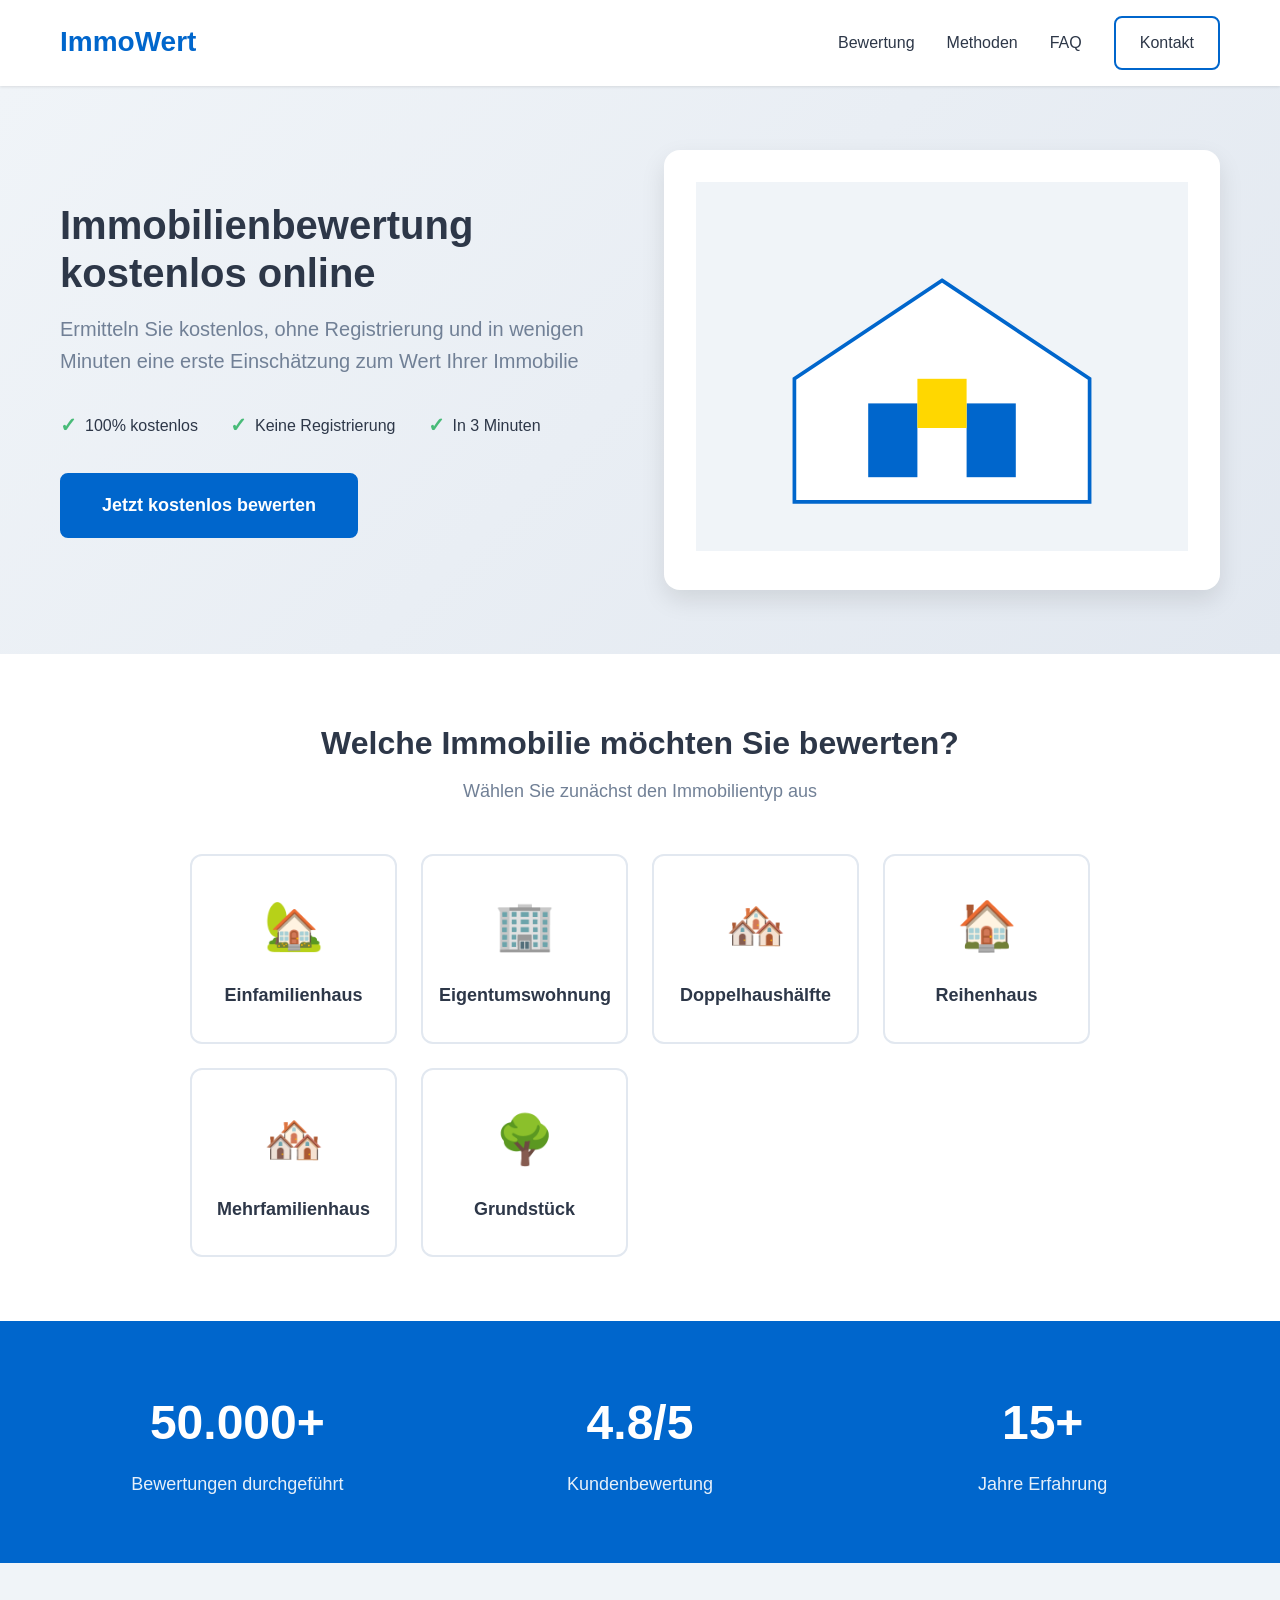
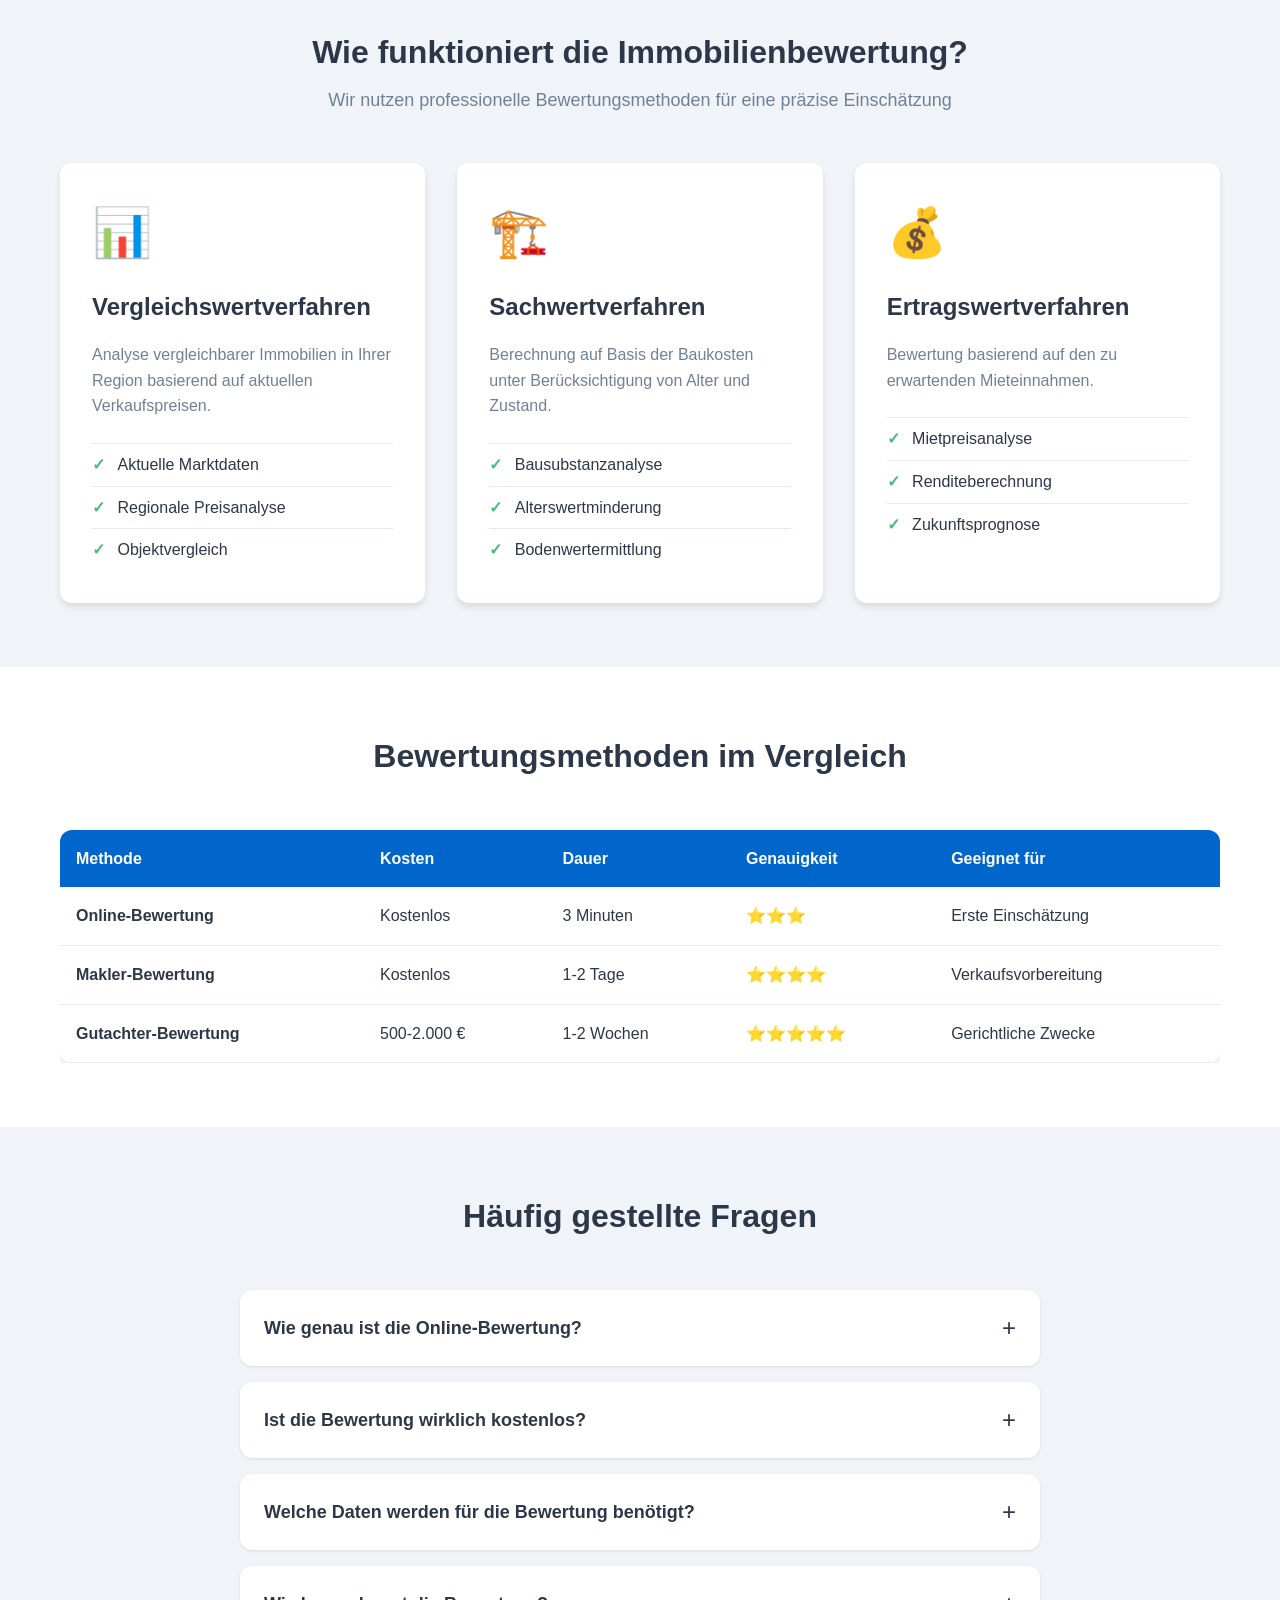
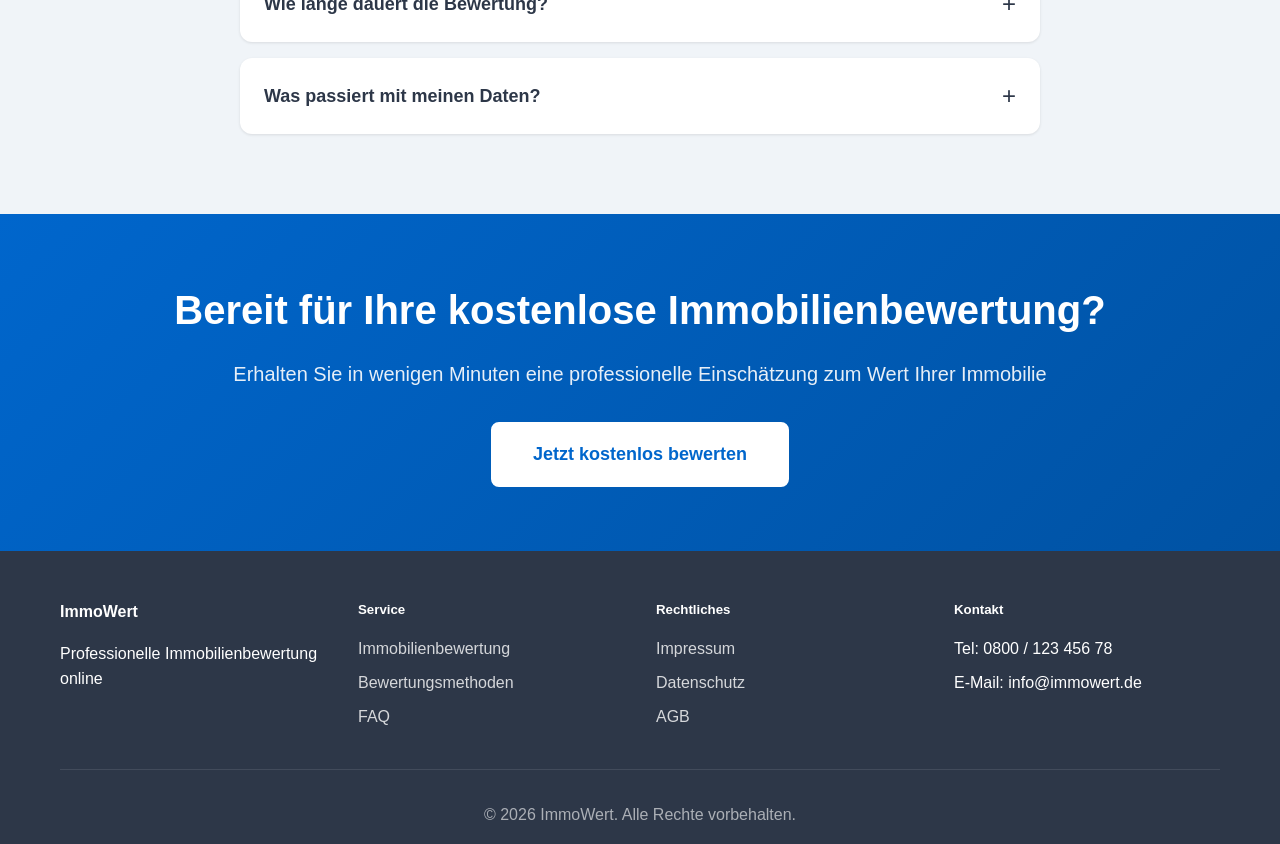
==== index.html @ 7e0a6a35 "Conversion-optimierte Immobilienbewertungs-Landingpage - Erstelle moderne, responsive Landingpage fü" ====
<!DOCTYPE html>
<html lang="de">
<head>
    <meta charset="UTF-8">
    <meta name="viewport" content="width=device-width, initial-scale=1.0">
    <meta name="description" content="Kostenlose Immobilienbewertung online - Ermitteln Sie den Wert Ihrer Immobilie in wenigen Minuten ohne Registrierung.">
    <title>Kostenlose Immobilienbewertung - Jetzt Immobilienwert ermitteln</title>
    <link rel="stylesheet" href="styles.css">
</head>
<body>
    <!-- Header -->
    <header class="header">
        <div class="container">
            <div class="header-content">
                <div class="logo">
                    <h1>ImmoWert</h1>
                </div>
                <nav class="main-nav">
                    <a href="#rechner">Bewertung</a>
                    <a href="#methoden">Methoden</a>
                    <a href="#faq">FAQ</a>
                    <a href="#kontakt" class="btn-secondary">Kontakt</a>
                </nav>
            </div>
        </div>
    </header>

    <!-- Hero Section -->
    <section class="hero">
        <div class="container">
            <div class="hero-content">
                <div class="hero-text">
                    <h2 class="hero-title">Immobilienbewertung kostenlos online</h2>
                    <p class="hero-subtitle">Ermitteln Sie kostenlos, ohne Registrierung und in wenigen Minuten eine erste Einschätzung zum Wert Ihrer Immobilie</p>
                    <div class="trust-badges">
                        <div class="trust-item">
                            <span class="trust-icon">✓</span>
                            <span>100% kostenlos</span>
                        </div>
                        <div class="trust-item">
                            <span class="trust-icon">✓</span>
                            <span>Keine Registrierung</span>
                        </div>
                        <div class="trust-item">
                            <span class="trust-icon">✓</span>
                            <span>In 3 Minuten</span>
                        </div>
                    </div>
                    <a href="#rechner" class="btn-primary btn-large">Jetzt kostenlos bewerten</a>
                </div>
                <div class="hero-image">
                    <div class="hero-image-placeholder">
                        <svg viewBox="0 0 400 300" xmlns="http://www.w3.org/2000/svg">
                            <rect width="400" height="300" fill="#f0f4f8"/>
                            <path d="M200 80 L320 160 L320 260 L80 260 L80 160 Z" fill="#fff" stroke="#0066cc" stroke-width="3"/>
                            <rect x="140" y="180" width="40" height="60" fill="#0066cc"/>
                            <rect x="220" y="180" width="40" height="60" fill="#0066cc"/>
                            <rect x="180" y="160" width="40" height="40" fill="#ffd700"/>
                        </svg>
                    </div>
                </div>
            </div>
        </div>
    </section>

    <!-- Calculator Section -->
    <section id="rechner" class="calculator-section">
        <div class="container">
            <div class="section-header">
                <h3>Welche Immobilie möchten Sie bewerten?</h3>
                <p>Wählen Sie zunächst den Immobilientyp aus</p>
            </div>

            <!-- Property Type Selection -->
            <div id="step-1" class="calculator-step active">
                <div class="property-types">
                    <div class="property-type-card" data-type="einfamilienhaus">
                        <div class="property-icon">🏡</div>
                        <h4>Einfamilienhaus</h4>
                    </div>
                    <div class="property-type-card" data-type="eigentumswohnung">
                        <div class="property-icon">🏢</div>
                        <h4>Eigentumswohnung</h4>
                    </div>
                    <div class="property-type-card" data-type="doppelhaushaelfte">
                        <div class="property-icon">🏘️</div>
                        <h4>Doppelhaushälfte</h4>
                    </div>
                    <div class="property-type-card" data-type="reihenhaus">
                        <div class="property-icon">🏠</div>
                        <h4>Reihenhaus</h4>
                    </div>
                    <div class="property-type-card" data-type="mehrfamilienhaus">
                        <div class="property-icon">🏘️</div>
                        <h4>Mehrfamilienhaus</h4>
                    </div>
                    <div class="property-type-card" data-type="grundstueck">
                        <div class="property-icon">🌳</div>
                        <h4>Grundstück</h4>
                    </div>
                </div>
            </div>

            <!-- Property Details Form -->
            <div id="step-2" class="calculator-step">
                <div class="progress-bar">
                    <div class="progress-bar-fill" style="width: 33%"></div>
                </div>
                <form id="property-form" class="property-form">
                    <div class="form-section">
                        <h4>Adresse der Immobilie</h4>
                        <div class="form-row">
                            <div class="form-group">
                                <label for="street">Straße und Hausnummer*</label>
                                <input type="text" id="street" name="street" required>
                            </div>
                        </div>
                        <div class="form-row">
                            <div class="form-group">
                                <label for="zipcode">Postleitzahl*</label>
                                <input type="text" id="zipcode" name="zipcode" pattern="[0-9]{5}" required>
                            </div>
                            <div class="form-group">
                                <label for="city">Ort*</label>
                                <input type="text" id="city" name="city" required>
                            </div>
                        </div>
                    </div>

                    <div class="form-section">
                        <h4>Details zur Immobilie</h4>
                        <div class="form-row">
                            <div class="form-group">
                                <label for="living-area">Wohnfläche (m²)*</label>
                                <input type="number" id="living-area" name="living-area" min="1" required>
                            </div>
                            <div class="form-group">
                                <label for="plot-area">Grundstücksfläche (m²)</label>
                                <input type="number" id="plot-area" name="plot-area" min="1">
                            </div>
                        </div>
                        <div class="form-row">
                            <div class="form-group">
                                <label for="rooms">Anzahl Zimmer*</label>
                                <input type="number" id="rooms" name="rooms" min="1" step="0.5" required>
                            </div>
                            <div class="form-group">
                                <label for="construction-year">Baujahr*</label>
                                <input type="number" id="construction-year" name="construction-year" min="1800" max="2026" required>
                            </div>
                        </div>
                        <div class="form-row">
                            <div class="form-group">
                                <label for="condition">Zustand*</label>
                                <select id="condition" name="condition" required>
                                    <option value="">Bitte wählen</option>
                                    <option value="neuwertig">Neuwertig</option>
                                    <option value="gepflegt">Gepflegt</option>
                                    <option value="renovierungsbeduerftig">Renovierungsbedürftig</option>
                                    <option value="sanierungsbeduerftig">Sanierungsbedürftig</option>
                                </select>
                            </div>
                            <div class="form-group">
                                <label for="renovation-year">Letzte Renovierung (Jahr)</label>
                                <input type="number" id="renovation-year" name="renovation-year" min="1900" max="2026">
                            </div>
                        </div>
                    </div>

                    <div class="form-section">
                        <h4>Ausstattung</h4>
                        <div class="checkbox-group">
                            <label class="checkbox-label">
                                <input type="checkbox" name="features" value="balkon">
                                <span>Balkon/Terrasse</span>
                            </label>
                            <label class="checkbox-label">
                                <input type="checkbox" name="features" value="garten">
                                <span>Garten</span>
                            </label>
                            <label class="checkbox-label">
                                <input type="checkbox" name="features" value="keller">
                                <span>Keller</span>
                            </label>
                            <label class="checkbox-label">
                                <input type="checkbox" name="features" value="garage">
                                <span>Garage/Stellplatz</span>
                            </label>
                            <label class="checkbox-label">
                                <input type="checkbox" name="features" value="aufzug">
                                <span>Aufzug</span>
                            </label>
                            <label class="checkbox-label">
                                <input type="checkbox" name="features" value="einbaukueche">
                                <span>Einbauküche</span>
                            </label>
                        </div>
                    </div>

                    <div class="form-section">
                        <h4>Kontaktdaten für Ihr Ergebnis</h4>
                        <div class="form-row">
                            <div class="form-group">
                                <label for="name">Name*</label>
                                <input type="text" id="name" name="name" required>
                            </div>
                            <div class="form-group">
                                <label for="email">E-Mail*</label>
                                <input type="email" id="email" name="email" required>
                            </div>
                        </div>
                        <div class="form-row">
                            <div class="form-group">
                                <label for="phone">Telefon (optional)</label>
                                <input type="tel" id="phone" name="phone">
                            </div>
                        </div>
                        <label class="checkbox-label">
                            <input type="checkbox" name="privacy" required>
                            <span>Ich akzeptiere die Datenschutzbestimmungen*</span>
                        </label>
                    </div>

                    <div class="form-actions">
                        <button type="button" class="btn-secondary" onclick="goToStep(1)">Zurück</button>
                        <button type="submit" class="btn-primary">Bewertung erhalten</button>
                    </div>
                </form>
            </div>

            <!-- Results Section -->
            <div id="step-3" class="calculator-step">
                <div class="result-container">
                    <div class="result-header">
                        <h3>Ihre Immobilienbewertung</h3>
                        <p>Basierend auf Ihren Angaben und aktuellen Marktdaten</p>
                    </div>
                    <div class="result-value">
                        <div class="value-range">
                            <span class="value-label">Geschätzter Wert</span>
                            <span class="value-amount" id="estimated-value">€ 0</span>
                            <span class="value-range-text">Wertspanne: <span id="value-range">€ 0 - € 0</span></span>
                        </div>
                    </div>
                    <div class="result-details">
                        <div class="detail-item">
                            <span class="detail-label">Quadratmeterpreis</span>
                            <span class="detail-value" id="price-per-sqm">€ 0/m²</span>
                        </div>
                        <div class="detail-item">
                            <span class="detail-label">Bewertungsmethode</span>
                            <span class="detail-value">Vergleichswertverfahren</span>
                        </div>
                    </div>
                    <div class="result-disclaimer">
                        <p><strong>Hinweis:</strong> Diese Bewertung ist eine unverbindliche Schätzung und ersetzt keine professionelle Immobilienbewertung durch einen Sachverständigen.</p>
                    </div>
                    <div class="result-actions">
                        <button class="btn-primary" onclick="window.print()">Bewertung als PDF speichern</button>
                        <button class="btn-secondary" onclick="resetCalculator()">Neue Bewertung</button>
                    </div>
                    <div class="next-steps">
                        <h4>Nächste Schritte</h4>
                        <div class="next-steps-cards">
                            <div class="next-step-card">
                                <h5>Professionelle Bewertung</h5>
                                <p>Erhalten Sie eine detaillierte Bewertung durch unsere Experten</p>
                                <a href="#kontakt" class="btn-link">Termin vereinbaren →</a>
                            </div>
                            <div class="next-step-card">
                                <h5>Verkaufsberatung</h5>
                                <p>Kostenlose Beratung zum optimalen Verkauf Ihrer Immobilie</p>
                                <a href="#kontakt" class="btn-link">Beratung anfordern →</a>
                            </div>
                        </div>
                    </div>
                </div>
            </div>
        </div>
    </section>

    <!-- Trust Section -->
    <section class="trust-section">
        <div class="container">
            <div class="trust-content">
                <div class="trust-stats">
                    <div class="stat-item">
                        <div class="stat-number">50.000+</div>
                        <div class="stat-label">Bewertungen durchgeführt</div>
                    </div>
                    <div class="stat-item">
                        <div class="stat-number">4.8/5</div>
                        <div class="stat-label">Kundenbewertung</div>
                    </div>
                    <div class="stat-item">
                        <div class="stat-number">15+</div>
                        <div class="stat-label">Jahre Erfahrung</div>
                    </div>
                </div>
            </div>
        </div>
    </section>

    <!-- Methods Section -->
    <section id="methoden" class="methods-section">
        <div class="container">
            <div class="section-header centered">
                <h3>Wie funktioniert die Immobilienbewertung?</h3>
                <p>Wir nutzen professionelle Bewertungsmethoden für eine präzise Einschätzung</p>
            </div>
            <div class="methods-grid">
                <div class="method-card">
                    <div class="method-icon">📊</div>
                    <h4>Vergleichswertverfahren</h4>
                    <p>Analyse vergleichbarer Immobilien in Ihrer Region basierend auf aktuellen Verkaufspreisen.</p>
                    <ul class="method-features">
                        <li>Aktuelle Marktdaten</li>
                        <li>Regionale Preisanalyse</li>
                        <li>Objektvergleich</li>
                    </ul>
                </div>
                <div class="method-card">
                    <div class="method-icon">🏗️</div>
                    <h4>Sachwertverfahren</h4>
                    <p>Berechnung auf Basis der Baukosten unter Berücksichtigung von Alter und Zustand.</p>
                    <ul class="method-features">
                        <li>Bausubstanzanalyse</li>
                        <li>Alterswertminderung</li>
                        <li>Bodenwertermittlung</li>
                    </ul>
                </div>
                <div class="method-card">
                    <div class="method-icon">💰</div>
                    <h4>Ertragswertverfahren</h4>
                    <p>Bewertung basierend auf den zu erwartenden Mieteinnahmen.</p>
                    <ul class="method-features">
                        <li>Mietpreisanalyse</li>
                        <li>Renditeberechnung</li>
                        <li>Zukunftsprognose</li>
                    </ul>
                </div>
            </div>
        </div>
    </section>

    <!-- Comparison Table -->
    <section class="comparison-section">
        <div class="container">
            <div class="section-header centered">
                <h3>Bewertungsmethoden im Vergleich</h3>
            </div>
            <div class="comparison-table">
                <table>
                    <thead>
                        <tr>
                            <th>Methode</th>
                            <th>Kosten</th>
                            <th>Dauer</th>
                            <th>Genauigkeit</th>
                            <th>Geeignet für</th>
                        </tr>
                    </thead>
                    <tbody>
                        <tr>
                            <td><strong>Online-Bewertung</strong></td>
                            <td>Kostenlos</td>
                            <td>3 Minuten</td>
                            <td>⭐⭐⭐</td>
                            <td>Erste Einschätzung</td>
                        </tr>
                        <tr>
                            <td><strong>Makler-Bewertung</strong></td>
                            <td>Kostenlos</td>
                            <td>1-2 Tage</td>
                            <td>⭐⭐⭐⭐</td>
                            <td>Verkaufsvorbereitung</td>
                        </tr>
                        <tr>
                            <td><strong>Gutachter-Bewertung</strong></td>
                            <td>500-2.000 €</td>
                            <td>1-2 Wochen</td>
                            <td>⭐⭐⭐⭐⭐</td>
                            <td>Gerichtliche Zwecke</td>
                        </tr>
                    </tbody>
                </table>
            </div>
        </div>
    </section>

    <!-- FAQ Section -->
    <section id="faq" class="faq-section">
        <div class="container">
            <div class="section-header centered">
                <h3>Häufig gestellte Fragen</h3>
            </div>
            <div class="faq-list">
                <div class="faq-item">
                    <button class="faq-question">
                        <span>Wie genau ist die Online-Bewertung?</span>
                        <span class="faq-icon">+</span>
                    </button>
                    <div class="faq-answer">
                        <p>Unsere Online-Bewertung bietet eine solide erste Einschätzung des Immobilienwerts basierend auf aktuellen Marktdaten und Vergleichsobjekten. Für rechtlich bindende Zwecke empfehlen wir eine professionelle Bewertung durch einen Sachverständigen.</p>
                    </div>
                </div>
                <div class="faq-item">
                    <button class="faq-question">
                        <span>Ist die Bewertung wirklich kostenlos?</span>
                        <span class="faq-icon">+</span>
                    </button>
                    <div class="faq-answer">
                        <p>Ja, unsere Online-Immobilienbewertung ist zu 100% kostenlos und unverbindlich. Es entstehen keinerlei Kosten oder Verpflichtungen.</p>
                    </div>
                </div>
                <div class="faq-item">
                    <button class="faq-question">
                        <span>Welche Daten werden für die Bewertung benötigt?</span>
                        <span class="faq-icon">+</span>
                    </button>
                    <div class="faq-answer">
                        <p>Für eine präzise Bewertung benötigen wir grundlegende Informationen wie Adresse, Wohnfläche, Grundstücksgröße, Baujahr, Zustand und Ausstattung der Immobilie.</p>
                    </div>
                </div>
                <div class="faq-item">
                    <button class="faq-question">
                        <span>Wie lange dauert die Bewertung?</span>
                        <span class="faq-icon">+</span>
                    </button>
                    <div class="faq-answer">
                        <p>Die Online-Bewertung erhalten Sie sofort nach Eingabe aller erforderlichen Daten - in der Regel dauert der gesamte Prozess nur 3-5 Minuten.</p>
                    </div>
                </div>
                <div class="faq-item">
                    <button class="faq-question">
                        <span>Was passiert mit meinen Daten?</span>
                        <span class="faq-icon">+</span>
                    </button>
                    <div class="faq-answer">
                        <p>Ihre Daten werden vertraulich behandelt und nur für die Erstellung der Immobilienbewertung verwendet. Wir geben Ihre Daten nicht an Dritte weiter.</p>
                    </div>
                </div>
            </div>
        </div>
    </section>

    <!-- CTA Section -->
    <section id="kontakt" class="cta-section">
        <div class="container">
            <div class="cta-content">
                <h3>Bereit für Ihre kostenlose Immobilienbewertung?</h3>
                <p>Erhalten Sie in wenigen Minuten eine professionelle Einschätzung zum Wert Ihrer Immobilie</p>
                <a href="#rechner" class="btn-primary btn-large">Jetzt kostenlos bewerten</a>
            </div>
        </div>
    </section>

    <!-- Footer -->
    <footer class="footer">
        <div class="container">
            <div class="footer-content">
                <div class="footer-section">
                    <h4>ImmoWert</h4>
                    <p>Professionelle Immobilienbewertung online</p>
                </div>
                <div class="footer-section">
                    <h5>Service</h5>
                    <ul>
                        <li><a href="#rechner">Immobilienbewertung</a></li>
                        <li><a href="#methoden">Bewertungsmethoden</a></li>
                        <li><a href="#faq">FAQ</a></li>
                    </ul>
                </div>
                <div class="footer-section">
                    <h5>Rechtliches</h5>
                    <ul>
                        <li><a href="#">Impressum</a></li>
                        <li><a href="#">Datenschutz</a></li>
                        <li><a href="#">AGB</a></li>
                    </ul>
                </div>
                <div class="footer-section">
                    <h5>Kontakt</h5>
                    <ul>
                        <li>Tel: 0800 / 123 456 78</li>
                        <li>E-Mail: info@immowert.de</li>
                    </ul>
                </div>
            </div>
            <div class="footer-bottom">
                <p>&copy; 2026 ImmoWert. Alle Rechte vorbehalten.</p>
            </div>
        </div>
    </footer>

    <script src="script.js"></script>
</body>
</html>
---- styles.css ----
/* Reset and Base Styles */
* {
    margin: 0;
    padding: 0;
    box-sizing: border-box;
}

:root {
    --primary-color: #0066cc;
    --primary-hover: #0052a3;
    --secondary-color: #f0f4f8;
    --text-color: #2d3748;
    --text-light: #718096;
    --border-color: #e2e8f0;
    --success-color: #48bb78;
    --warning-color: #f6ad55;
    --error-color: #fc8181;
    --white: #ffffff;
    --shadow-sm: 0 1px 3px rgba(0, 0, 0, 0.1);
    --shadow-md: 0 4px 6px rgba(0, 0, 0, 0.1);
    --shadow-lg: 0 10px 25px rgba(0, 0, 0, 0.1);
    --transition: all 0.3s ease;
}

body {
    font-family: -apple-system, BlinkMacSystemFont, 'Segoe UI', Roboto, Oxygen, Ubuntu, Cantarell, sans-serif;
    line-height: 1.6;
    color: var(--text-color);
    background-color: var(--white);
}

.container {
    max-width: 1200px;
    margin: 0 auto;
    padding: 0 20px;
}

/* Header */
.header {
    background: var(--white);
    box-shadow: var(--shadow-sm);
    position: sticky;
    top: 0;
    z-index: 1000;
    padding: 1rem 0;
}

.header-content {
    display: flex;
    justify-content: space-between;
    align-items: center;
}

.logo h1 {
    color: var(--primary-color);
    font-size: 1.75rem;
    font-weight: 700;
}

.main-nav {
    display: flex;
    gap: 2rem;
    align-items: center;
}

.main-nav a {
    text-decoration: none;
    color: var(--text-color);
    font-weight: 500;
    transition: var(--transition);
}

.main-nav a:hover {
    color: var(--primary-color);
}

/* Buttons */
.btn-primary,
.btn-secondary {
    display: inline-block;
    padding: 0.75rem 1.5rem;
    border-radius: 8px;
    font-weight: 600;
    text-decoration: none;
    transition: var(--transition);
    border: 2px solid transparent;
    cursor: pointer;
    font-size: 1rem;
}

.btn-primary {
    background: var(--primary-color);
    color: var(--white);
    border-color: var(--primary-color);
}

.btn-primary:hover {
    background: var(--primary-hover);
    transform: translateY(-2px);
    box-shadow: var(--shadow-md);
}

.btn-secondary {
    background: transparent;
    color: var(--primary-color);
    border-color: var(--primary-color);
}

.btn-secondary:hover {
    background: var(--secondary-color);
}

.btn-large {
    padding: 1rem 2.5rem;
    font-size: 1.125rem;
}

.btn-link {
    color: var(--primary-color);
    text-decoration: none;
    font-weight: 600;
    transition: var(--transition);
}

.btn-link:hover {
    color: var(--primary-hover);
}

/* Hero Section */
.hero {
    padding: 4rem 0;
    background: linear-gradient(135deg, #f0f4f8 0%, #e2e8f0 100%);
}

.hero-content {
    display: grid;
    grid-template-columns: 1fr 1fr;
    gap: 3rem;
    align-items: center;
}

.hero-title {
    font-size: 2.5rem;
    font-weight: 700;
    color: var(--text-color);
    margin-bottom: 1rem;
    line-height: 1.2;
}

.hero-subtitle {
    font-size: 1.25rem;
    color: var(--text-light);
    margin-bottom: 2rem;
}

.trust-badges {
    display: flex;
    gap: 2rem;
    margin-bottom: 2rem;
}

.trust-item {
    display: flex;
    align-items: center;
    gap: 0.5rem;
}

.trust-icon {
    color: var(--success-color);
    font-weight: 700;
    font-size: 1.25rem;
}

.hero-image-placeholder {
    background: var(--white);
    border-radius: 16px;
    padding: 2rem;
    box-shadow: var(--shadow-lg);
}

.hero-image-placeholder svg {
    width: 100%;
    height: auto;
}

/* Calculator Section */
.calculator-section {
    padding: 4rem 0;
    background: var(--white);
}

.section-header {
    text-align: center;
    margin-bottom: 3rem;
}

.section-header.centered {
    text-align: center;
}

.section-header h3 {
    font-size: 2rem;
    font-weight: 700;
    color: var(--text-color);
    margin-bottom: 0.5rem;
}

.section-header p {
    font-size: 1.125rem;
    color: var(--text-light);
}

.calculator-step {
    display: none;
}

.calculator-step.active {
    display: block;
    animation: fadeIn 0.5s ease;
}

@keyframes fadeIn {
    from {
        opacity: 0;
        transform: translateY(20px);
    }
    to {
        opacity: 1;
        transform: translateY(0);
    }
}

/* Property Type Selection */
.property-types {
    display: grid;
    grid-template-columns: repeat(auto-fit, minmax(200px, 1fr));
    gap: 1.5rem;
    max-width: 900px;
    margin: 0 auto;
}

.property-type-card {
    background: var(--white);
    border: 2px solid var(--border-color);
    border-radius: 12px;
    padding: 2rem 1rem;
    text-align: center;
    cursor: pointer;
    transition: var(--transition);
}

.property-type-card:hover {
    border-color: var(--primary-color);
    transform: translateY(-4px);
    box-shadow: var(--shadow-md);
}

.property-type-card.selected {
    border-color: var(--primary-color);
    background: var(--secondary-color);
}

.property-icon {
    font-size: 3rem;
    margin-bottom: 1rem;
}

.property-type-card h4 {
    font-size: 1.125rem;
    color: var(--text-color);
}

/* Progress Bar */
.progress-bar {
    width: 100%;
    height: 8px;
    background: var(--border-color);
    border-radius: 4px;
    margin-bottom: 3rem;
    overflow: hidden;
}

.progress-bar-fill {
    height: 100%;
    background: var(--primary-color);
    transition: width 0.5s ease;
}

/* Form Styles */
.property-form {
    max-width: 800px;
    margin: 0 auto;
}

.form-section {
    background: var(--secondary-color);
    padding: 2rem;
    border-radius: 12px;
    margin-bottom: 2rem;
}

.form-section h4 {
    font-size: 1.25rem;
    color: var(--text-color);
    margin-bottom: 1.5rem;
}

.form-row {
    display: grid;
    grid-template-columns: 1fr 1fr;
    gap: 1.5rem;
    margin-bottom: 1.5rem;
}

.form-row:last-child {
    margin-bottom: 0;
}

.form-group {
    display: flex;
    flex-direction: column;
}

.form-group label {
    font-weight: 600;
    color: var(--text-color);
    margin-bottom: 0.5rem;
    font-size: 0.9rem;
}

.form-group input,
.form-group select {
    padding: 0.75rem;
    border: 2px solid var(--border-color);
    border-radius: 8px;
    font-size: 1rem;
    transition: var(--transition);
    background: var(--white);
}

.form-group input:focus,
.form-group select:focus {
    outline: none;
    border-color: var(--primary-color);
    box-shadow: 0 0 0 3px rgba(0, 102, 204, 0.1);
}

.checkbox-group {
    display: grid;
    grid-template-columns: repeat(auto-fit, minmax(200px, 1fr));
    gap: 1rem;
}

.checkbox-label {
    display: flex;
    align-items: center;
    gap: 0.5rem;
    cursor: pointer;
    font-weight: 500;
}

.checkbox-label input[type="checkbox"] {
    width: 20px;
    height: 20px;
    cursor: pointer;
}

.form-actions {
    display: flex;
    justify-content: space-between;
    gap: 1rem;
    margin-top: 2rem;
}

/* Results Section */
.result-container {
    max-width: 800px;
    margin: 0 auto;
}

.result-header {
    text-align: center;
    margin-bottom: 2rem;
}

.result-header h3 {
    font-size: 2rem;
    color: var(--text-color);
    margin-bottom: 0.5rem;
}

.result-value {
    background: linear-gradient(135deg, var(--primary-color) 0%, #0052a3 100%);
    color: var(--white);
    padding: 3rem;
    border-radius: 16px;
    text-align: center;
    margin-bottom: 2rem;
    box-shadow: var(--shadow-lg);
}

.value-label {
    display: block;
    font-size: 1rem;
    opacity: 0.9;
    margin-bottom: 0.5rem;
}

.value-amount {
    display: block;
    font-size: 3rem;
    font-weight: 700;
    margin-bottom: 0.5rem;
}

.value-range-text {
    display: block;
    font-size: 1rem;
    opacity: 0.9;
}

.result-details {
    display: grid;
    grid-template-columns: 1fr 1fr;
    gap: 1.5rem;
    margin-bottom: 2rem;
}

.detail-item {
    background: var(--secondary-color);
    padding: 1.5rem;
    border-radius: 12px;
    display: flex;
    flex-direction: column;
}

.detail-label {
    font-size: 0.875rem;
    color: var(--text-light);
    margin-bottom: 0.5rem;
}

.detail-value {
    font-size: 1.5rem;
    font-weight: 700;
    color: var(--text-color);
}

.result-disclaimer {
    background: var(--warning-color);
    background: rgba(246, 173, 85, 0.1);
    border-left: 4px solid var(--warning-color);
    padding: 1.5rem;
    border-radius: 8px;
    margin-bottom: 2rem;
}

.result-disclaimer p {
    color: var(--text-color);
    font-size: 0.9rem;
}

.result-actions {
    display: flex;
    gap: 1rem;
    margin-bottom: 3rem;
}

.result-actions button {
    flex: 1;
}

.next-steps h4 {
    font-size: 1.5rem;
    color: var(--text-color);
    margin-bottom: 1.5rem;
    text-align: center;
}

.next-steps-cards {
    display: grid;
    grid-template-columns: 1fr 1fr;
    gap: 1.5rem;
}

.next-step-card {
    background: var(--secondary-color);
    padding: 2rem;
    border-radius: 12px;
    border: 2px solid var(--border-color);
    transition: var(--transition);
}

.next-step-card:hover {
    border-color: var(--primary-color);
    transform: translateY(-4px);
    box-shadow: var(--shadow-md);
}

.next-step-card h5 {
    font-size: 1.25rem;
    color: var(--text-color);
    margin-bottom: 0.5rem;
}

.next-step-card p {
    color: var(--text-light);
    margin-bottom: 1rem;
}

/* Trust Section */
.trust-section {
    padding: 4rem 0;
    background: var(--primary-color);
    color: var(--white);
}

.trust-stats {
    display: grid;
    grid-template-columns: repeat(3, 1fr);
    gap: 3rem;
    text-align: center;
}

.stat-number {
    font-size: 3rem;
    font-weight: 700;
    margin-bottom: 0.5rem;
}

.stat-label {
    font-size: 1.125rem;
    opacity: 0.9;
}

/* Methods Section */
.methods-section {
    padding: 4rem 0;
    background: var(--secondary-color);
}

.methods-grid {
    display: grid;
    grid-template-columns: repeat(auto-fit, minmax(300px, 1fr));
    gap: 2rem;
}

.method-card {
    background: var(--white);
    padding: 2rem;
    border-radius: 12px;
    box-shadow: var(--shadow-md);
    transition: var(--transition);
}

.method-card:hover {
    transform: translateY(-4px);
    box-shadow: var(--shadow-lg);
}

.method-icon {
    font-size: 3rem;
    margin-bottom: 1rem;
}

.method-card h4 {
    font-size: 1.5rem;
    color: var(--text-color);
    margin-bottom: 1rem;
}

.method-card p {
    color: var(--text-light);
    margin-bottom: 1.5rem;
}

.method-features {
    list-style: none;
}

.method-features li {
    padding: 0.5rem 0;
    border-top: 1px solid var(--border-color);
    color: var(--text-color);
}

.method-features li:before {
    content: "✓ ";
    color: var(--success-color);
    font-weight: 700;
    margin-right: 0.5rem;
}

/* Comparison Section */
.comparison-section {
    padding: 4rem 0;
    background: var(--white);
}

.comparison-table {
    overflow-x: auto;
}

.comparison-table table {
    width: 100%;
    border-collapse: collapse;
    background: var(--white);
    box-shadow: var(--shadow-md);
    border-radius: 12px;
    overflow: hidden;
}

.comparison-table th {
    background: var(--primary-color);
    color: var(--white);
    padding: 1rem;
    text-align: left;
    font-weight: 600;
}

.comparison-table td {
    padding: 1rem;
    border-bottom: 1px solid var(--border-color);
}

.comparison-table tbody tr:hover {
    background: var(--secondary-color);
}

/* FAQ Section */
.faq-section {
    padding: 4rem 0;
    background: var(--secondary-color);
}

.faq-list {
    max-width: 800px;
    margin: 0 auto;
}

.faq-item {
    background: var(--white);
    border-radius: 12px;
    margin-bottom: 1rem;
    overflow: hidden;
    box-shadow: var(--shadow-sm);
}

.faq-question {
    width: 100%;
    padding: 1.5rem;
    background: none;
    border: none;
    text-align: left;
    font-size: 1.125rem;
    font-weight: 600;
    color: var(--text-color);
    cursor: pointer;
    display: flex;
    justify-content: space-between;
    align-items: center;
    transition: var(--transition);
}

.faq-question:hover {
    color: var(--primary-color);
}

.faq-icon {
    font-size: 1.5rem;
    font-weight: 400;
    transition: var(--transition);
}

.faq-item.active .faq-icon {
    transform: rotate(45deg);
}

.faq-answer {
    max-height: 0;
    overflow: hidden;
    transition: max-height 0.3s ease;
}

.faq-item.active .faq-answer {
    max-height: 500px;
}

.faq-answer p {
    padding: 0 1.5rem 1.5rem;
    color: var(--text-light);
    line-height: 1.8;
}

/* CTA Section */
.cta-section {
    padding: 4rem 0;
    background: linear-gradient(135deg, var(--primary-color) 0%, #0052a3 100%);
    color: var(--white);
    text-align: center;
}

.cta-content h3 {
    font-size: 2.5rem;
    margin-bottom: 1rem;
}

.cta-content p {
    font-size: 1.25rem;
    margin-bottom: 2rem;
    opacity: 0.9;
}

.cta-section .btn-primary {
    background: var(--white);
    color: var(--primary-color);
    border-color: var(--white);
}

.cta-section .btn-primary:hover {
    background: var(--secondary-color);
}

/* Footer */
.footer {
    padding: 3rem 0 1rem;
    background: var(--text-color);
    color: var(--white);
}

.footer-content {
    display: grid;
    grid-template-columns: repeat(auto-fit, minmax(200px, 1fr));
    gap: 2rem;
    margin-bottom: 2rem;
}

.footer-section h4,
.footer-section h5 {
    margin-bottom: 1rem;
}

.footer-section ul {
    list-style: none;
}

.footer-section ul li {
    margin-bottom: 0.5rem;
}

.footer-section a {
    color: rgba(255, 255, 255, 0.8);
    text-decoration: none;
    transition: var(--transition);
}

.footer-section a:hover {
    color: var(--white);
}

.footer-bottom {
    text-align: center;
    padding-top: 2rem;
    border-top: 1px solid rgba(255, 255, 255, 0.1);
    color: rgba(255, 255, 255, 0.6);
}

/* Responsive Design */
@media (max-width: 768px) {
    .hero-content {
        grid-template-columns: 1fr;
    }

    .hero-title {
        font-size: 2rem;
    }

    .hero-subtitle {
        font-size: 1rem;
    }

    .trust-badges {
        flex-direction: column;
        gap: 1rem;
    }

    .property-types {
        grid-template-columns: repeat(auto-fit, minmax(150px, 1fr));
    }

    .form-row {
        grid-template-columns: 1fr;
    }

    .trust-stats {
        grid-template-columns: 1fr;
        gap: 2rem;
    }

    .methods-grid {
        grid-template-columns: 1fr;
    }

    .result-details,
    .next-steps-cards {
        grid-template-columns: 1fr;
    }

    .result-actions {
        flex-direction: column;
    }

    .main-nav {
        display: none;
    }

    .cta-content h3 {
        font-size: 1.75rem;
    }

    .value-amount {
        font-size: 2rem;
    }
}

/* Print Styles */
@media print {
    .header,
    .main-nav,
    .hero,
    .trust-section,
    .methods-section,
    .comparison-section,
    .faq-section,
    .cta-section,
    .footer,
    .result-actions,
    .next-steps {
        display: none !important;
    }

    .result-container {
        padding: 2rem;
    }
}
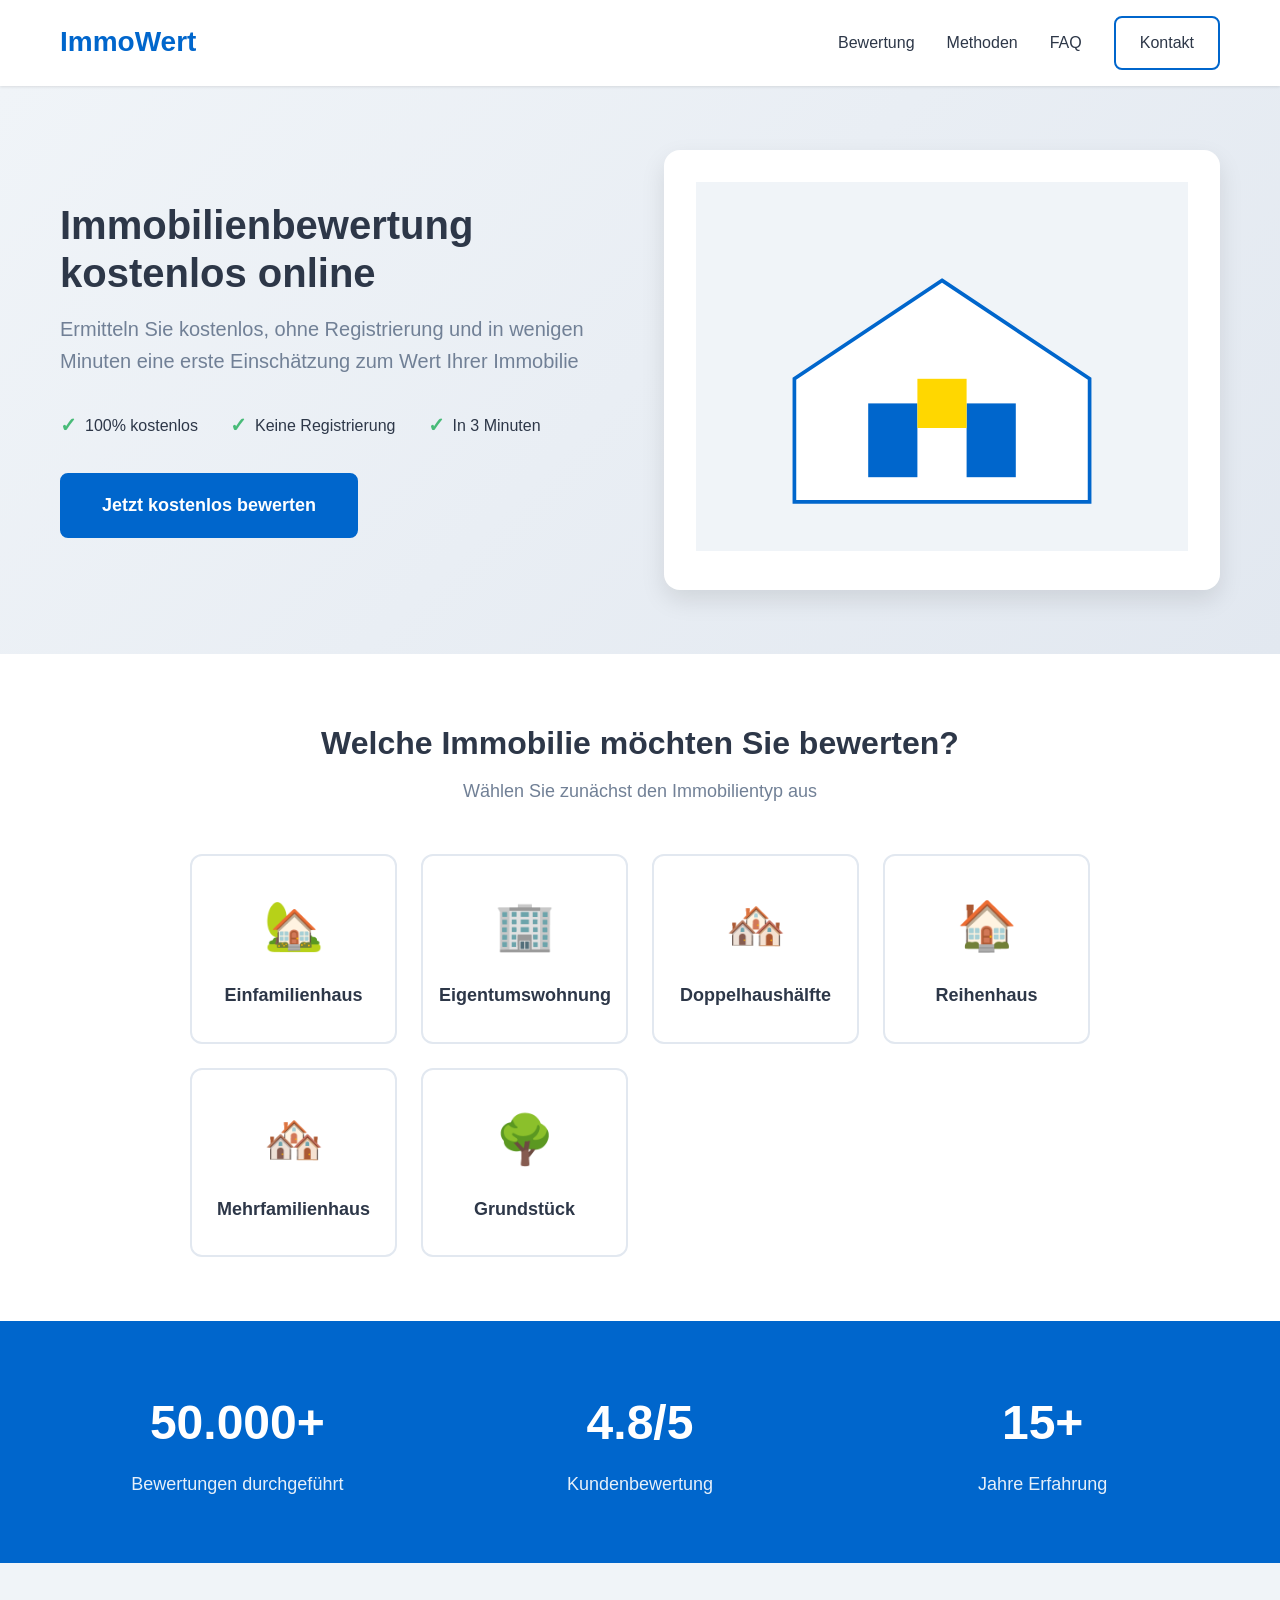
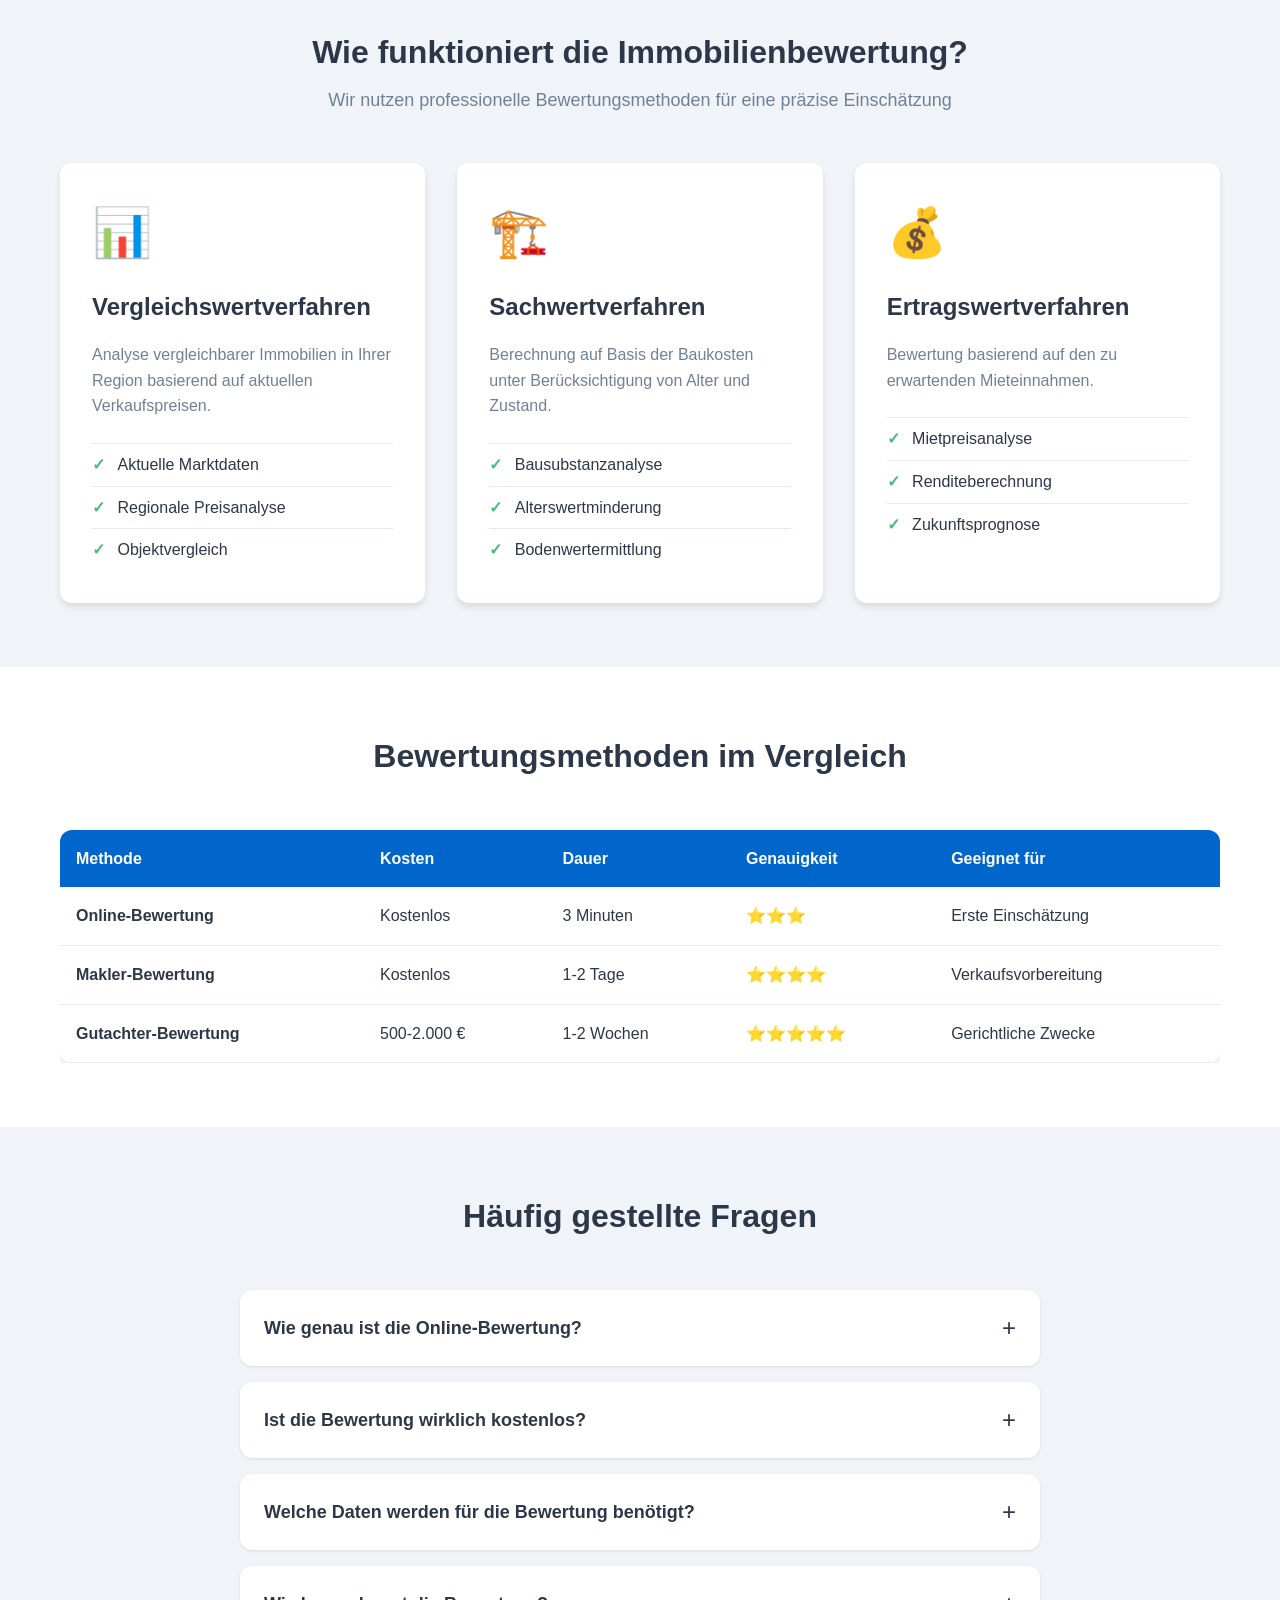
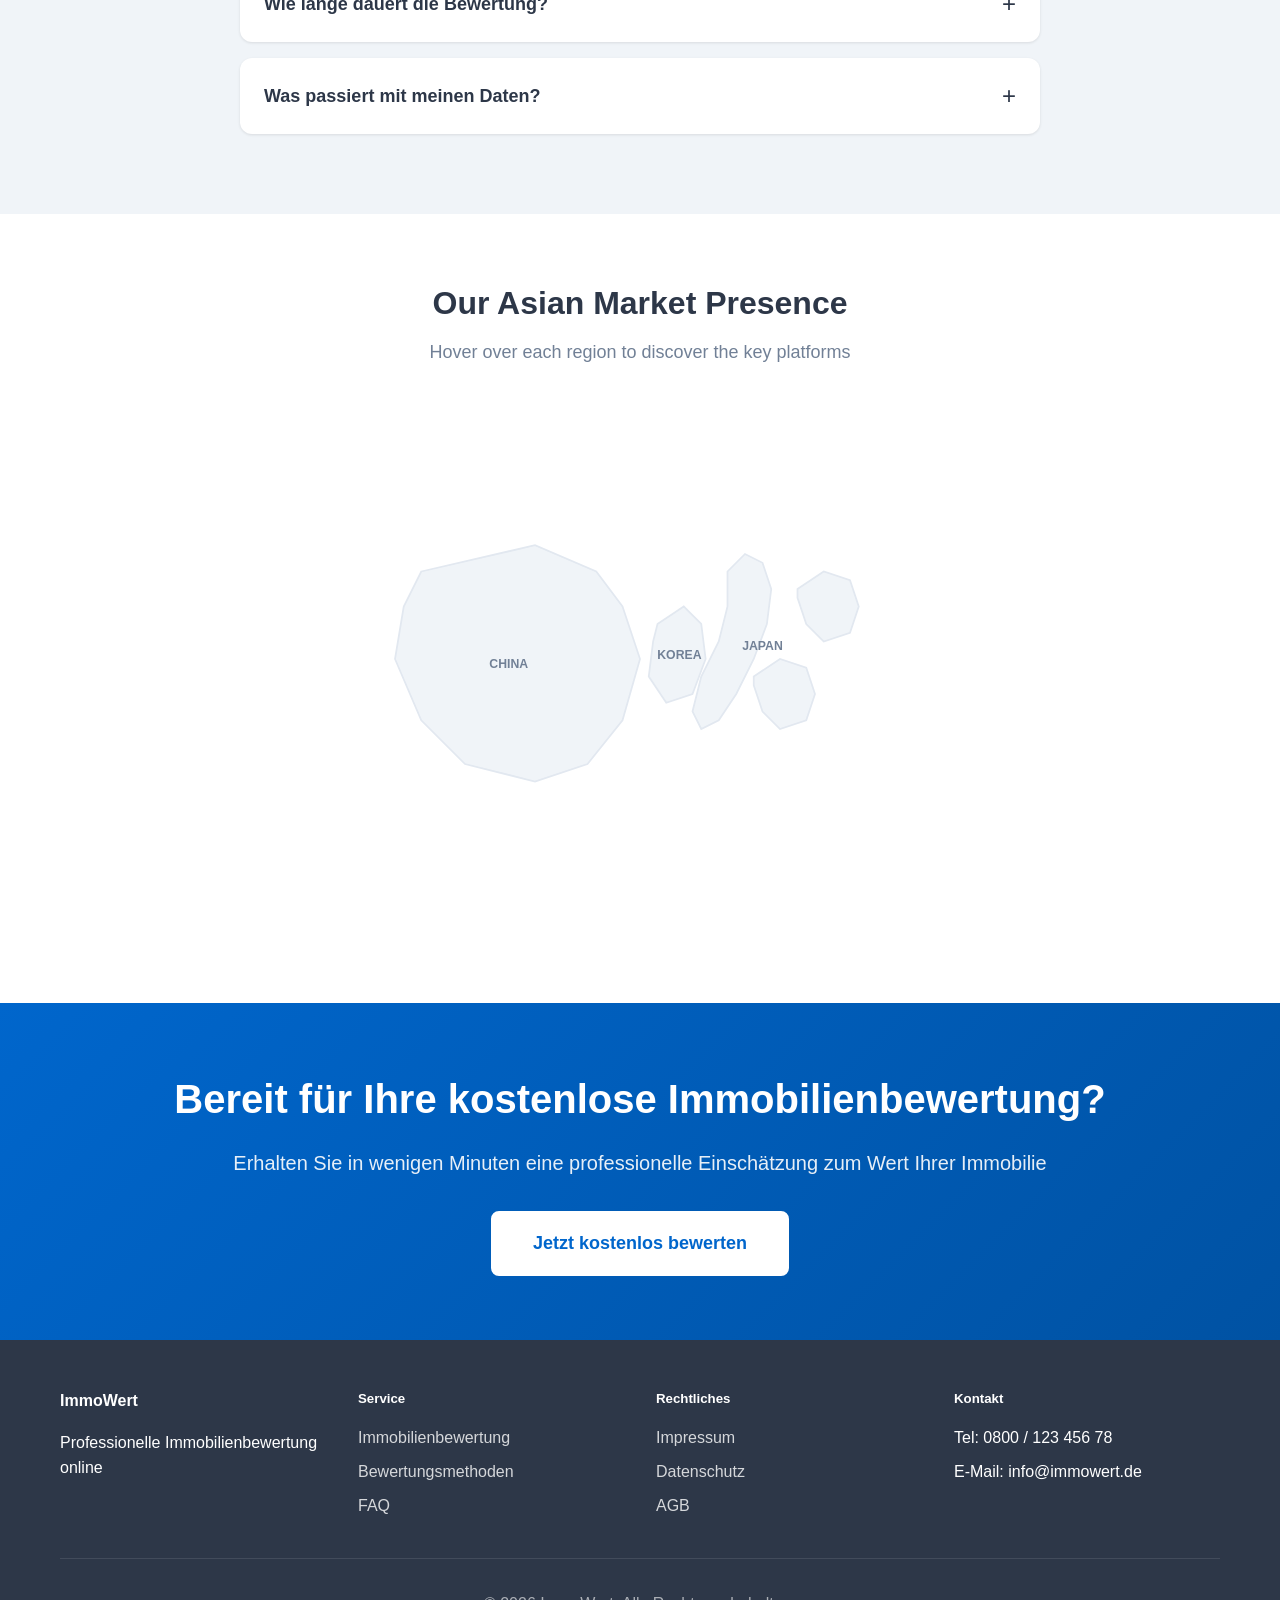
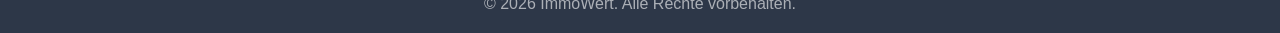
==== commit a132b91b: "Add interactive Asia market map section - Add SVG-based map highlighting China, Japan, and South Kor" ====
--- a/index.html
+++ b/index.html
@@ -444,6 +444,64 @@
         </div>
     </section>
 
+    <!-- Asia Market Map Section -->
+    <section id="asia-markets" class="asia-markets-section">
+        <div class="container">
+            <div class="section-header centered">
+                <h3>Our Asian Market Presence</h3>
+                <p>Hover over each region to discover the key platforms</p>
+            </div>
+            <div class="asia-map-container">
+                <svg viewBox="0 0 800 600" class="asia-map" xmlns="http://www.w3.org/2000/svg">
+                    <!-- China -->
+                    <path class="country china" data-country="china" d="M150 180 L280 150 L350 180 L380 220 L400 280 L380 350 L340 400 L280 420 L200 400 L150 350 L120 280 L130 220 Z" />
+
+                    <!-- South Korea -->
+                    <path class="country korea" data-country="korea" d="M420 240 L450 220 L470 240 L475 280 L460 320 L430 330 L410 300 L415 260 Z" />
+
+                    <!-- Japan (Main Islands) -->
+                    <path class="country japan" data-country="japan" d="M500 180 L520 160 L540 170 L550 200 L545 240 L530 280 L510 320 L490 350 L470 360 L460 340 L470 300 L490 260 L500 220 Z" />
+                    <path class="country japan" data-country="japan" d="M530 300 L560 280 L590 290 L600 320 L590 350 L560 360 L540 340 L530 310 Z" />
+                    <path class="country japan" data-country="japan" d="M580 200 L610 180 L640 190 L650 220 L640 250 L610 260 L590 240 L580 210 Z" />
+
+                    <!-- Country Labels -->
+                    <text x="250" y="290" class="country-label" data-country="china">CHINA</text>
+                    <text x="445" y="280" class="country-label" data-country="korea">KOREA</text>
+                    <text x="540" y="270" class="country-label" data-country="japan">JAPAN</text>
+                </svg>
+
+                <!-- Info Panels -->
+                <div class="market-info-panel" id="china-panel">
+                    <h4>China</h4>
+                    <p>Key Platforms:</p>
+                    <ul class="platform-list">
+                        <li><span class="platform-icon">💬</span> WeChat</li>
+                        <li><span class="platform-icon">📕</span> Red (Xiaohongshu)</li>
+                        <li><span class="platform-icon">📺</span> iQiyi</li>
+                    </ul>
+                </div>
+
+                <div class="market-info-panel" id="korea-panel">
+                    <h4>South Korea</h4>
+                    <p>Key Platforms:</p>
+                    <ul class="platform-list">
+                        <li><span class="platform-icon">🔍</span> Naver</li>
+                    </ul>
+                </div>
+
+                <div class="market-info-panel" id="japan-panel">
+                    <h4>Japan</h4>
+                    <p>Key Platforms:</p>
+                    <ul class="platform-list">
+                        <li><span class="platform-icon">🔍</span> Google</li>
+                        <li><span class="platform-icon">🌐</span> Yahoo Japan</li>
+                        <li><span class="platform-icon">💚</span> Line</li>
+                    </ul>
+                </div>
+            </div>
+        </div>
+    </section>
+
     <!-- CTA Section -->
     <section id="kontakt" class="cta-section">
         <div class="container">
--- a/styles.css
+++ b/styles.css
@@ -823,6 +823,202 @@
     }
 }
 
+/* Asia Markets Map Section */
+.asia-markets-section {
+    padding: 4rem 0;
+    background: var(--white);
+}
+
+.asia-map-container {
+    position: relative;
+    max-width: 800px;
+    margin: 0 auto;
+    display: flex;
+    justify-content: center;
+    align-items: center;
+    min-height: 500px;
+}
+
+.asia-map {
+    width: 100%;
+    max-width: 700px;
+    height: auto;
+}
+
+.asia-map .country {
+    fill: var(--secondary-color);
+    stroke: var(--border-color);
+    stroke-width: 2;
+    cursor: pointer;
+    transition: var(--transition);
+}
+
+.asia-map .country.china:hover,
+.asia-map .country.china.active {
+    fill: #e74c3c;
+    stroke: #c0392b;
+    filter: drop-shadow(0 4px 8px rgba(231, 76, 60, 0.3));
+}
+
+.asia-map .country.korea:hover,
+.asia-map .country.korea.active {
+    fill: #3498db;
+    stroke: #2980b9;
+    filter: drop-shadow(0 4px 8px rgba(52, 152, 219, 0.3));
+}
+
+.asia-map .country.japan:hover,
+.asia-map .country.japan.active {
+    fill: #e91e63;
+    stroke: #c2185b;
+    filter: drop-shadow(0 4px 8px rgba(233, 30, 99, 0.3));
+}
+
+.asia-map .country-label {
+    font-size: 14px;
+    font-weight: 700;
+    fill: var(--text-light);
+    text-anchor: middle;
+    pointer-events: none;
+    transition: var(--transition);
+}
+
+.asia-map .country.china:hover ~ .country-label[data-country="china"],
+.asia-map .country.china.active ~ .country-label[data-country="china"] {
+    fill: #c0392b;
+}
+
+.market-info-panel {
+    position: absolute;
+    background: var(--white);
+    border-radius: 12px;
+    padding: 1.5rem;
+    box-shadow: var(--shadow-lg);
+    border: 2px solid var(--border-color);
+    min-width: 200px;
+    opacity: 0;
+    visibility: hidden;
+    transform: translateY(10px);
+    transition: var(--transition);
+    z-index: 100;
+}
+
+.market-info-panel.active {
+    opacity: 1;
+    visibility: visible;
+    transform: translateY(0);
+}
+
+#china-panel {
+    left: 5%;
+    top: 50%;
+    transform: translateY(-50%);
+    border-color: #e74c3c;
+}
+
+#china-panel.active {
+    transform: translateY(-50%);
+}
+
+#korea-panel {
+    right: 25%;
+    top: 15%;
+    border-color: #3498db;
+}
+
+#japan-panel {
+    right: 5%;
+    top: 50%;
+    transform: translateY(-50%);
+    border-color: #e91e63;
+}
+
+#japan-panel.active {
+    transform: translateY(-50%);
+}
+
+.market-info-panel h4 {
+    font-size: 1.25rem;
+    color: var(--text-color);
+    margin-bottom: 0.5rem;
+}
+
+#china-panel h4 {
+    color: #e74c3c;
+}
+
+#korea-panel h4 {
+    color: #3498db;
+}
+
+#japan-panel h4 {
+    color: #e91e63;
+}
+
+.market-info-panel p {
+    font-size: 0.875rem;
+    color: var(--text-light);
+    margin-bottom: 0.75rem;
+}
+
+.platform-list {
+    list-style: none;
+    margin: 0;
+    padding: 0;
+}
+
+.platform-list li {
+    display: flex;
+    align-items: center;
+    gap: 0.5rem;
+    padding: 0.5rem 0;
+    border-top: 1px solid var(--border-color);
+    font-weight: 500;
+    color: var(--text-color);
+}
+
+.platform-list li:first-child {
+    border-top: none;
+}
+
+.platform-icon {
+    font-size: 1.25rem;
+}
+
+/* Responsive Asia Map */
+@media (max-width: 768px) {
+    .asia-map-container {
+        flex-direction: column;
+        min-height: auto;
+    }
+
+    .asia-map {
+        max-width: 100%;
+    }
+
+    .market-info-panel {
+        position: relative;
+        left: auto !important;
+        right: auto !important;
+        top: auto !important;
+        transform: none !important;
+        margin: 1rem 0;
+        width: 100%;
+    }
+
+    .market-info-panel.active {
+        transform: none !important;
+    }
+
+    .asia-markets-section .section-header p {
+        margin-bottom: 1rem;
+    }
+
+    .asia-markets-section .section-header p::after {
+        content: " (Tap on countries)";
+    }
+}
+
 /* Print Styles */
 @media print {
     .header,
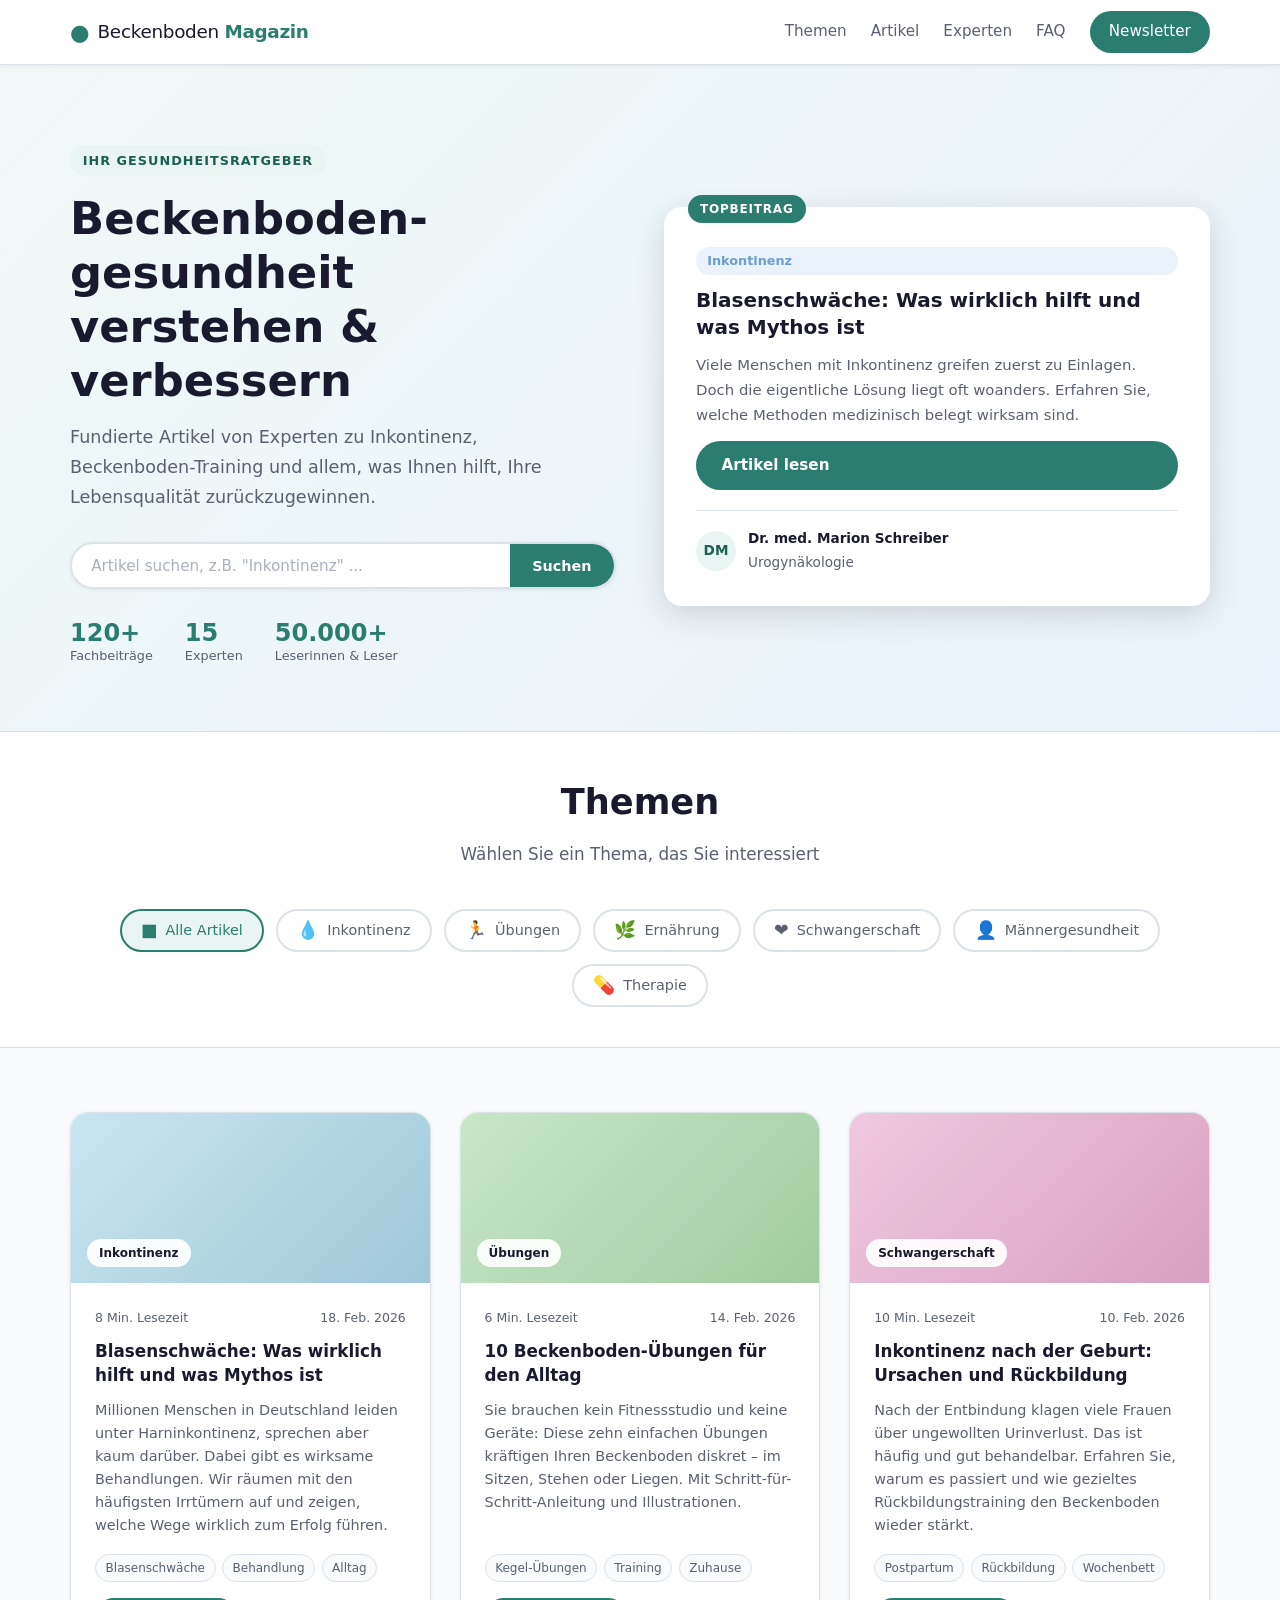
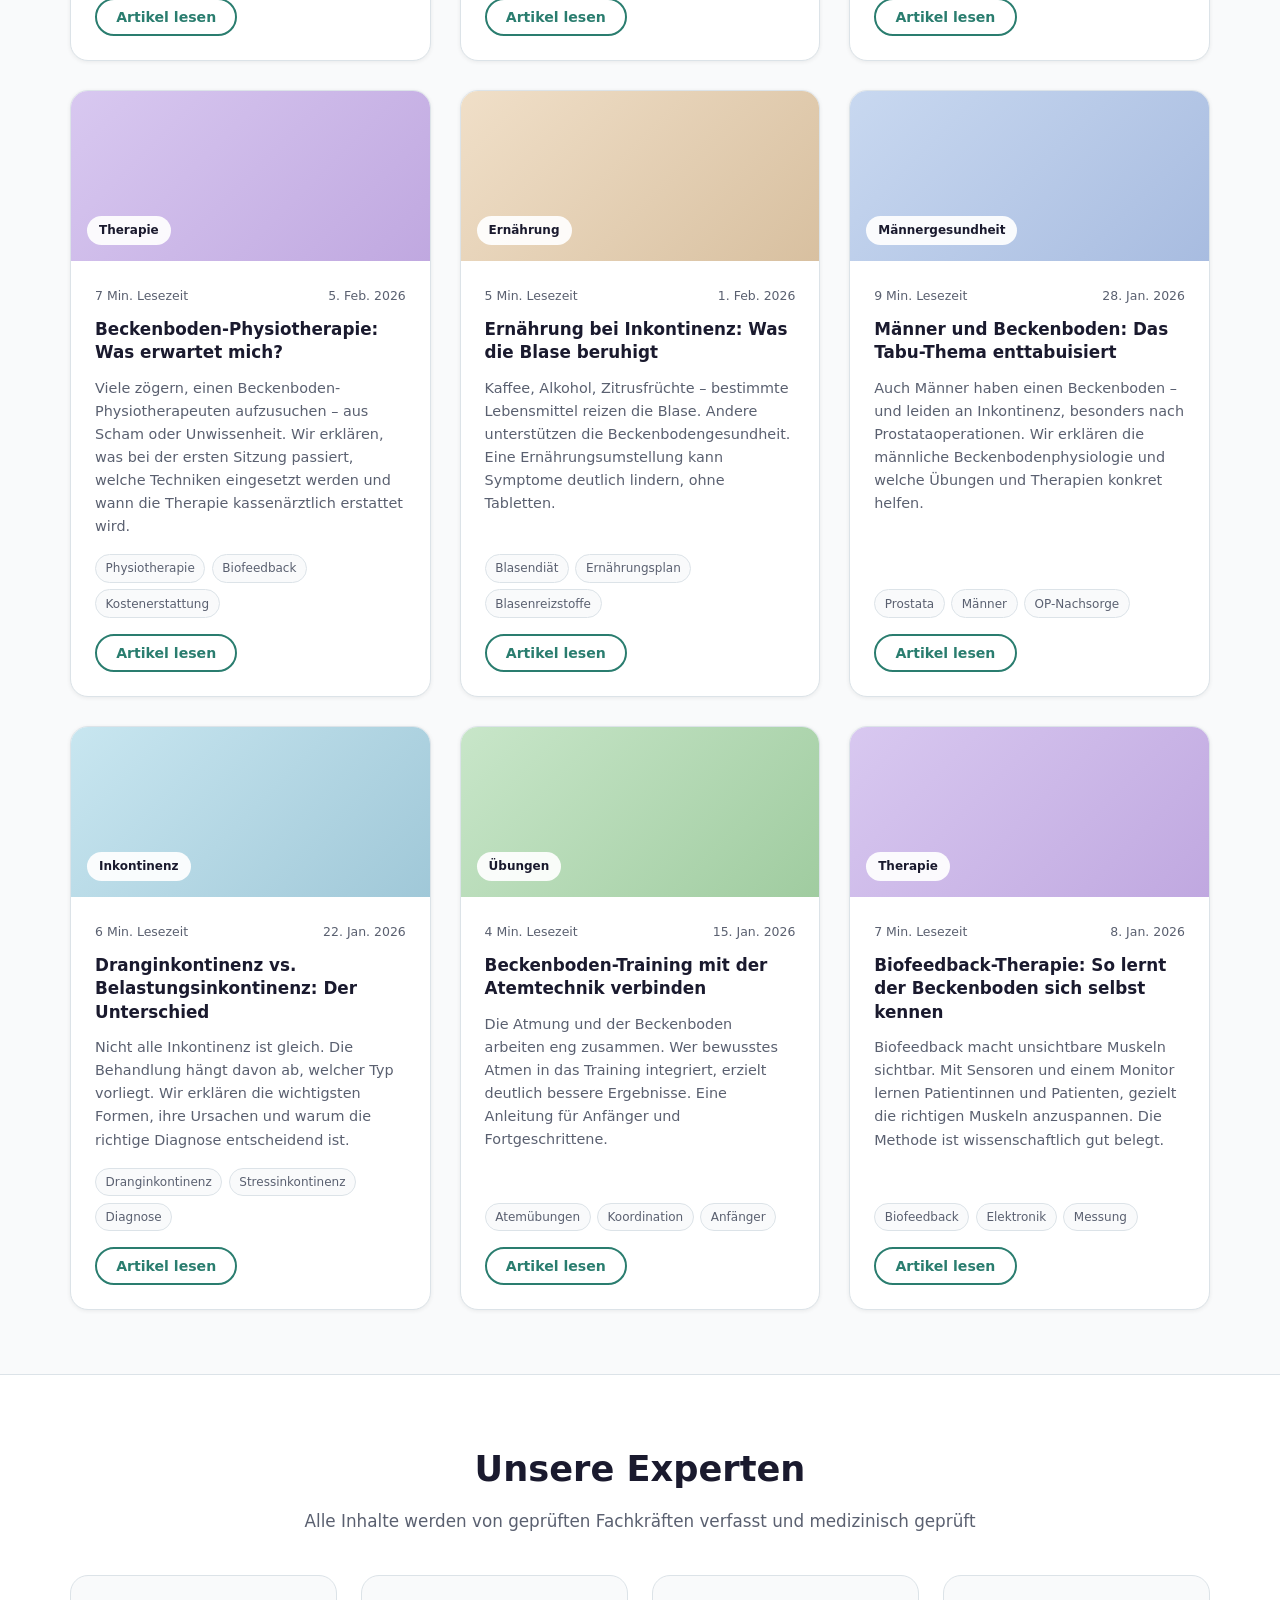
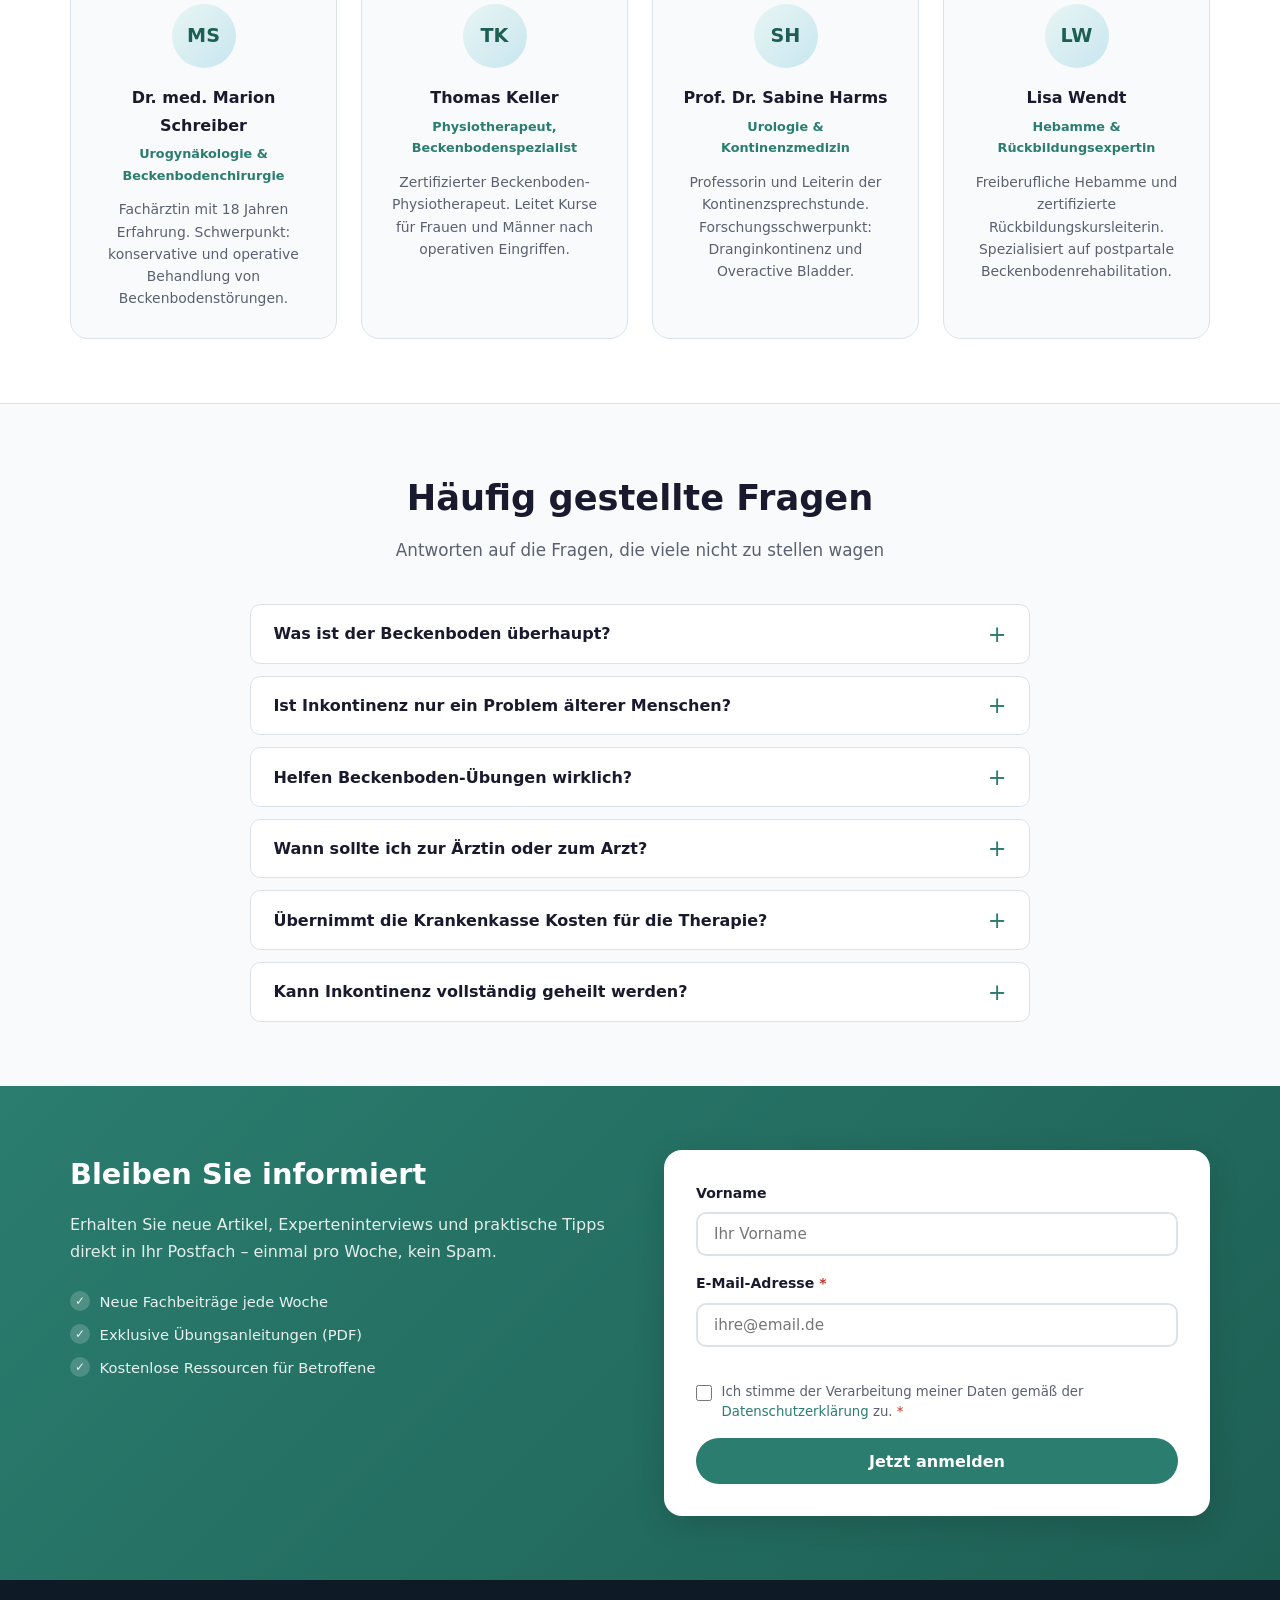
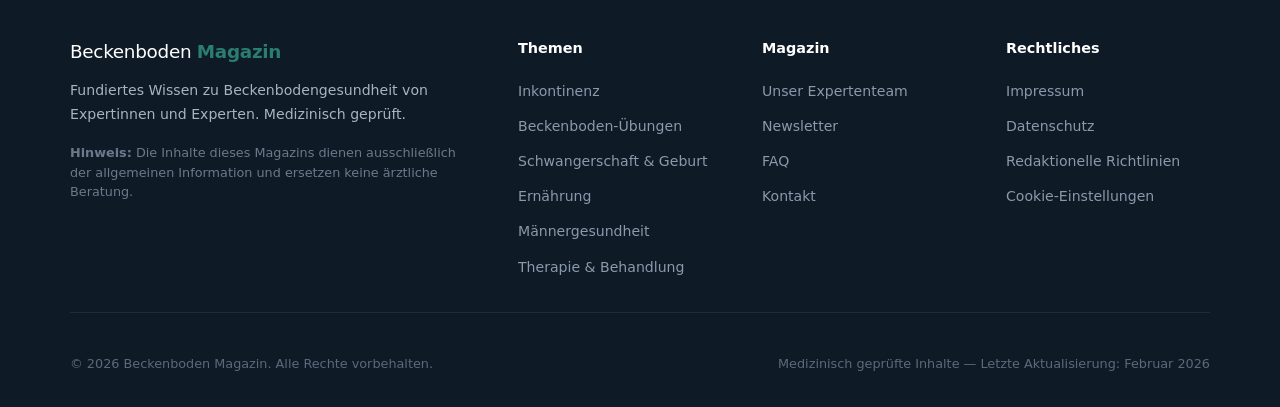
==== commit 176628ab: "feat: Beckenboden Magazin Website erstellt Vollständige HTML/CSS/JS-Website für das Beckenboden Maga" ====
--- a/index.html
+++ b/index.html
@@ -3,553 +3,519 @@
 <head>
     <meta charset="UTF-8">
     <meta name="viewport" content="width=device-width, initial-scale=1.0">
-    <meta name="description" content="Kostenlose Immobilienbewertung online - Ermitteln Sie den Wert Ihrer Immobilie in wenigen Minuten ohne Registrierung.">
-    <title>Kostenlose Immobilienbewertung - Jetzt Immobilienwert ermitteln</title>
+    <meta name="description" content="Beckenboden Magazin - Expertenwissen zu Inkontinenz, Beckenboden-Übungen und Blasenschwäche. Hilfreiche Artikel für Ihre Gesundheit.">
+    <title>Beckenboden Magazin - Ihr Ratgeber für Beckenbodengesundheit</title>
     <link rel="stylesheet" href="styles.css">
 </head>
 <body>
+
     <!-- Header -->
-    <header class="header">
+    <header class="header" id="top">
         <div class="container">
             <div class="header-content">
                 <div class="logo">
-                    <h1>ImmoWert</h1>
-                </div>
-                <nav class="main-nav">
-                    <a href="#rechner">Bewertung</a>
-                    <a href="#methoden">Methoden</a>
+                    <span class="logo-icon">&#9679;</span>
+                    <span class="logo-text">Beckenboden <strong>Magazin</strong></span>
+                </div>
+                <nav class="main-nav" id="main-nav">
+                    <a href="#kategorien">Themen</a>
+                    <a href="#artikel">Artikel</a>
+                    <a href="#experten">Experten</a>
                     <a href="#faq">FAQ</a>
-                    <a href="#kontakt" class="btn-secondary">Kontakt</a>
+                    <a href="#newsletter" class="btn-nav">Newsletter</a>
                 </nav>
+                <button class="nav-toggle" id="nav-toggle" aria-label="Menü öffnen">
+                    <span></span><span></span><span></span>
+                </button>
             </div>
         </div>
     </header>
 
-    <!-- Hero Section -->
+    <!-- Hero -->
     <section class="hero">
         <div class="container">
-            <div class="hero-content">
+            <div class="hero-inner">
                 <div class="hero-text">
-                    <h2 class="hero-title">Immobilienbewertung kostenlos online</h2>
-                    <p class="hero-subtitle">Ermitteln Sie kostenlos, ohne Registrierung und in wenigen Minuten eine erste Einschätzung zum Wert Ihrer Immobilie</p>
-                    <div class="trust-badges">
-                        <div class="trust-item">
-                            <span class="trust-icon">✓</span>
-                            <span>100% kostenlos</span>
-                        </div>
-                        <div class="trust-item">
-                            <span class="trust-icon">✓</span>
-                            <span>Keine Registrierung</span>
-                        </div>
-                        <div class="trust-item">
-                            <span class="trust-icon">✓</span>
-                            <span>In 3 Minuten</span>
-                        </div>
-                    </div>
-                    <a href="#rechner" class="btn-primary btn-large">Jetzt kostenlos bewerten</a>
-                </div>
-                <div class="hero-image">
-                    <div class="hero-image-placeholder">
-                        <svg viewBox="0 0 400 300" xmlns="http://www.w3.org/2000/svg">
-                            <rect width="400" height="300" fill="#f0f4f8"/>
-                            <path d="M200 80 L320 160 L320 260 L80 260 L80 160 Z" fill="#fff" stroke="#0066cc" stroke-width="3"/>
-                            <rect x="140" y="180" width="40" height="60" fill="#0066cc"/>
-                            <rect x="220" y="180" width="40" height="60" fill="#0066cc"/>
-                            <rect x="180" y="160" width="40" height="40" fill="#ffd700"/>
-                        </svg>
+                    <span class="hero-tag">Ihr Gesundheitsratgeber</span>
+                    <h1>Beckenboden&shy;gesundheit verstehen &amp; verbessern</h1>
+                    <p class="hero-lead">Fundierte Artikel von Experten zu Inkontinenz, Beckenboden-Training und allem, was Ihnen hilft, Ihre Lebensqualität zurückzugewinnen.</p>
+                    <div class="hero-search">
+                        <input type="text" id="search-input" placeholder="Artikel suchen, z.B. &quot;Inkontinenz&quot; ..." aria-label="Artikel suchen">
+                        <button id="search-btn" aria-label="Suchen">Suchen</button>
+                    </div>
+                    <div class="hero-stats">
+                        <div class="stat">
+                            <strong>120+</strong>
+                            <span>Fachbeiträge</span>
+                        </div>
+                        <div class="stat">
+                            <strong>15</strong>
+                            <span>Experten</span>
+                        </div>
+                        <div class="stat">
+                            <strong>50.000+</strong>
+                            <span>Leserinnen &amp; Leser</span>
+                        </div>
+                    </div>
+                </div>
+                <div class="hero-featured">
+                    <div class="featured-card">
+                        <span class="featured-label">Topbeitrag</span>
+                        <span class="featured-category">Inkontinenz</span>
+                        <h2>Blasenschwäche: Was wirklich hilft und was Mythos ist</h2>
+                        <p>Viele Menschen mit Inkontinenz greifen zuerst zu Einlagen. Doch die eigentliche Lösung liegt oft woanders. Erfahren Sie, welche Methoden medizinisch belegt wirksam sind.</p>
+                        <a href="#artikel-inkontinenz" class="btn-primary">Artikel lesen</a>
+                        <div class="author-row">
+                            <div class="author-avatar" aria-hidden="true">DM</div>
+                            <div class="author-info">
+                                <strong>Dr. med. Marion Schreiber</strong>
+                                <span>Urogynäkologie</span>
+                            </div>
+                        </div>
                     </div>
                 </div>
             </div>
         </div>
     </section>
 
-    <!-- Calculator Section -->
-    <section id="rechner" class="calculator-section">
-        <div class="container">
-            <div class="section-header">
-                <h3>Welche Immobilie möchten Sie bewerten?</h3>
-                <p>Wählen Sie zunächst den Immobilientyp aus</p>
-            </div>
-
-            <!-- Property Type Selection -->
-            <div id="step-1" class="calculator-step active">
-                <div class="property-types">
-                    <div class="property-type-card" data-type="einfamilienhaus">
-                        <div class="property-icon">🏡</div>
-                        <h4>Einfamilienhaus</h4>
-                    </div>
-                    <div class="property-type-card" data-type="eigentumswohnung">
-                        <div class="property-icon">🏢</div>
-                        <h4>Eigentumswohnung</h4>
-                    </div>
-                    <div class="property-type-card" data-type="doppelhaushaelfte">
-                        <div class="property-icon">🏘️</div>
-                        <h4>Doppelhaushälfte</h4>
-                    </div>
-                    <div class="property-type-card" data-type="reihenhaus">
-                        <div class="property-icon">🏠</div>
-                        <h4>Reihenhaus</h4>
-                    </div>
-                    <div class="property-type-card" data-type="mehrfamilienhaus">
-                        <div class="property-icon">🏘️</div>
-                        <h4>Mehrfamilienhaus</h4>
-                    </div>
-                    <div class="property-type-card" data-type="grundstueck">
-                        <div class="property-icon">🌳</div>
-                        <h4>Grundstück</h4>
-                    </div>
-                </div>
-            </div>
-
-            <!-- Property Details Form -->
-            <div id="step-2" class="calculator-step">
-                <div class="progress-bar">
-                    <div class="progress-bar-fill" style="width: 33%"></div>
-                </div>
-                <form id="property-form" class="property-form">
-                    <div class="form-section">
-                        <h4>Adresse der Immobilie</h4>
-                        <div class="form-row">
-                            <div class="form-group">
-                                <label for="street">Straße und Hausnummer*</label>
-                                <input type="text" id="street" name="street" required>
-                            </div>
-                        </div>
-                        <div class="form-row">
-                            <div class="form-group">
-                                <label for="zipcode">Postleitzahl*</label>
-                                <input type="text" id="zipcode" name="zipcode" pattern="[0-9]{5}" required>
-                            </div>
-                            <div class="form-group">
-                                <label for="city">Ort*</label>
-                                <input type="text" id="city" name="city" required>
-                            </div>
-                        </div>
-                    </div>
-
-                    <div class="form-section">
-                        <h4>Details zur Immobilie</h4>
-                        <div class="form-row">
-                            <div class="form-group">
-                                <label for="living-area">Wohnfläche (m²)*</label>
-                                <input type="number" id="living-area" name="living-area" min="1" required>
-                            </div>
-                            <div class="form-group">
-                                <label for="plot-area">Grundstücksfläche (m²)</label>
-                                <input type="number" id="plot-area" name="plot-area" min="1">
-                            </div>
-                        </div>
-                        <div class="form-row">
-                            <div class="form-group">
-                                <label for="rooms">Anzahl Zimmer*</label>
-                                <input type="number" id="rooms" name="rooms" min="1" step="0.5" required>
-                            </div>
-                            <div class="form-group">
-                                <label for="construction-year">Baujahr*</label>
-                                <input type="number" id="construction-year" name="construction-year" min="1800" max="2026" required>
-                            </div>
-                        </div>
-                        <div class="form-row">
-                            <div class="form-group">
-                                <label for="condition">Zustand*</label>
-                                <select id="condition" name="condition" required>
-                                    <option value="">Bitte wählen</option>
-                                    <option value="neuwertig">Neuwertig</option>
-                                    <option value="gepflegt">Gepflegt</option>
-                                    <option value="renovierungsbeduerftig">Renovierungsbedürftig</option>
-                                    <option value="sanierungsbeduerftig">Sanierungsbedürftig</option>
-                                </select>
-                            </div>
-                            <div class="form-group">
-                                <label for="renovation-year">Letzte Renovierung (Jahr)</label>
-                                <input type="number" id="renovation-year" name="renovation-year" min="1900" max="2026">
-                            </div>
-                        </div>
-                    </div>
-
-                    <div class="form-section">
-                        <h4>Ausstattung</h4>
-                        <div class="checkbox-group">
-                            <label class="checkbox-label">
-                                <input type="checkbox" name="features" value="balkon">
-                                <span>Balkon/Terrasse</span>
-                            </label>
-                            <label class="checkbox-label">
-                                <input type="checkbox" name="features" value="garten">
-                                <span>Garten</span>
-                            </label>
-                            <label class="checkbox-label">
-                                <input type="checkbox" name="features" value="keller">
-                                <span>Keller</span>
-                            </label>
-                            <label class="checkbox-label">
-                                <input type="checkbox" name="features" value="garage">
-                                <span>Garage/Stellplatz</span>
-                            </label>
-                            <label class="checkbox-label">
-                                <input type="checkbox" name="features" value="aufzug">
-                                <span>Aufzug</span>
-                            </label>
-                            <label class="checkbox-label">
-                                <input type="checkbox" name="features" value="einbaukueche">
-                                <span>Einbauküche</span>
-                            </label>
-                        </div>
-                    </div>
-
-                    <div class="form-section">
-                        <h4>Kontaktdaten für Ihr Ergebnis</h4>
-                        <div class="form-row">
-                            <div class="form-group">
-                                <label for="name">Name*</label>
-                                <input type="text" id="name" name="name" required>
-                            </div>
-                            <div class="form-group">
-                                <label for="email">E-Mail*</label>
-                                <input type="email" id="email" name="email" required>
-                            </div>
-                        </div>
-                        <div class="form-row">
-                            <div class="form-group">
-                                <label for="phone">Telefon (optional)</label>
-                                <input type="tel" id="phone" name="phone">
-                            </div>
-                        </div>
-                        <label class="checkbox-label">
-                            <input type="checkbox" name="privacy" required>
-                            <span>Ich akzeptiere die Datenschutzbestimmungen*</span>
-                        </label>
-                    </div>
-
-                    <div class="form-actions">
-                        <button type="button" class="btn-secondary" onclick="goToStep(1)">Zurück</button>
-                        <button type="submit" class="btn-primary">Bewertung erhalten</button>
-                    </div>
-                </form>
-            </div>
-
-            <!-- Results Section -->
-            <div id="step-3" class="calculator-step">
-                <div class="result-container">
-                    <div class="result-header">
-                        <h3>Ihre Immobilienbewertung</h3>
-                        <p>Basierend auf Ihren Angaben und aktuellen Marktdaten</p>
-                    </div>
-                    <div class="result-value">
-                        <div class="value-range">
-                            <span class="value-label">Geschätzter Wert</span>
-                            <span class="value-amount" id="estimated-value">€ 0</span>
-                            <span class="value-range-text">Wertspanne: <span id="value-range">€ 0 - € 0</span></span>
-                        </div>
-                    </div>
-                    <div class="result-details">
-                        <div class="detail-item">
-                            <span class="detail-label">Quadratmeterpreis</span>
-                            <span class="detail-value" id="price-per-sqm">€ 0/m²</span>
-                        </div>
-                        <div class="detail-item">
-                            <span class="detail-label">Bewertungsmethode</span>
-                            <span class="detail-value">Vergleichswertverfahren</span>
-                        </div>
-                    </div>
-                    <div class="result-disclaimer">
-                        <p><strong>Hinweis:</strong> Diese Bewertung ist eine unverbindliche Schätzung und ersetzt keine professionelle Immobilienbewertung durch einen Sachverständigen.</p>
-                    </div>
-                    <div class="result-actions">
-                        <button class="btn-primary" onclick="window.print()">Bewertung als PDF speichern</button>
-                        <button class="btn-secondary" onclick="resetCalculator()">Neue Bewertung</button>
-                    </div>
-                    <div class="next-steps">
-                        <h4>Nächste Schritte</h4>
-                        <div class="next-steps-cards">
-                            <div class="next-step-card">
-                                <h5>Professionelle Bewertung</h5>
-                                <p>Erhalten Sie eine detaillierte Bewertung durch unsere Experten</p>
-                                <a href="#kontakt" class="btn-link">Termin vereinbaren →</a>
-                            </div>
-                            <div class="next-step-card">
-                                <h5>Verkaufsberatung</h5>
-                                <p>Kostenlose Beratung zum optimalen Verkauf Ihrer Immobilie</p>
-                                <a href="#kontakt" class="btn-link">Beratung anfordern →</a>
-                            </div>
-                        </div>
-                    </div>
-                </div>
+    <!-- Kategorien -->
+    <section class="kategorien" id="kategorien">
+        <div class="container">
+            <h2 class="section-title">Themen</h2>
+            <p class="section-subtitle">Wählen Sie ein Thema, das Sie interessiert</p>
+            <div class="kategorie-grid">
+                <button class="kategorie-btn active" data-filter="alle">
+                    <span class="kat-icon">&#9632;</span>
+                    <span>Alle Artikel</span>
+                </button>
+                <button class="kategorie-btn" data-filter="inkontinenz">
+                    <span class="kat-icon">&#128167;</span>
+                    <span>Inkontinenz</span>
+                </button>
+                <button class="kategorie-btn" data-filter="uebungen">
+                    <span class="kat-icon">&#127939;</span>
+                    <span>Übungen</span>
+                </button>
+                <button class="kategorie-btn" data-filter="ernaehrung">
+                    <span class="kat-icon">&#127807;</span>
+                    <span>Ernährung</span>
+                </button>
+                <button class="kategorie-btn" data-filter="schwangerschaft">
+                    <span class="kat-icon">&#10084;</span>
+                    <span>Schwangerschaft</span>
+                </button>
+                <button class="kategorie-btn" data-filter="maenner">
+                    <span class="kat-icon">&#128100;</span>
+                    <span>Männergesundheit</span>
+                </button>
+                <button class="kategorie-btn" data-filter="therapie">
+                    <span class="kat-icon">&#128138;</span>
+                    <span>Therapie</span>
+                </button>
             </div>
         </div>
     </section>
 
-    <!-- Trust Section -->
-    <section class="trust-section">
-        <div class="container">
-            <div class="trust-content">
-                <div class="trust-stats">
-                    <div class="stat-item">
-                        <div class="stat-number">50.000+</div>
-                        <div class="stat-label">Bewertungen durchgeführt</div>
-                    </div>
-                    <div class="stat-item">
-                        <div class="stat-number">4.8/5</div>
-                        <div class="stat-label">Kundenbewertung</div>
-                    </div>
-                    <div class="stat-item">
-                        <div class="stat-number">15+</div>
-                        <div class="stat-label">Jahre Erfahrung</div>
-                    </div>
-                </div>
+    <!-- Artikel -->
+    <section class="artikel-section" id="artikel">
+        <div class="container">
+            <div id="no-results" class="no-results hidden">
+                <p>Keine Artikel gefunden. Versuchen Sie einen anderen Suchbegriff.</p>
+                <button id="reset-search">Alle Artikel anzeigen</button>
+            </div>
+            <div class="artikel-grid" id="artikel-grid">
+
+                <!-- Artikel 1 -->
+                <article class="artikel-karte" data-kategorie="inkontinenz" id="artikel-inkontinenz">
+                    <div class="artikel-bild inkontinenz-bg">
+                        <span class="artikel-kategorie-badge">Inkontinenz</span>
+                    </div>
+                    <div class="artikel-inhalt">
+                        <div class="artikel-meta">
+                            <span class="lesezeit">8 Min. Lesezeit</span>
+                            <span class="datum">18. Feb. 2026</span>
+                        </div>
+                        <h3>Blasenschwäche: Was wirklich hilft und was Mythos ist</h3>
+                        <p>Millionen Menschen in Deutschland leiden unter Harninkontinenz, sprechen aber kaum darüber. Dabei gibt es wirksame Behandlungen. Wir räumen mit den häufigsten Irrtümern auf und zeigen, welche Wege wirklich zum Erfolg führen.</p>
+                        <div class="artikel-tags">
+                            <span>Blasenschwäche</span>
+                            <span>Behandlung</span>
+                            <span>Alltag</span>
+                        </div>
+                        <button class="artikel-lesen-btn">Artikel lesen</button>
+                    </div>
+                </article>
+
+                <!-- Artikel 2 -->
+                <article class="artikel-karte" data-kategorie="uebungen">
+                    <div class="artikel-bild uebungen-bg">
+                        <span class="artikel-kategorie-badge">Übungen</span>
+                    </div>
+                    <div class="artikel-inhalt">
+                        <div class="artikel-meta">
+                            <span class="lesezeit">6 Min. Lesezeit</span>
+                            <span class="datum">14. Feb. 2026</span>
+                        </div>
+                        <h3>10 Beckenboden-Übungen für den Alltag</h3>
+                        <p>Sie brauchen kein Fitnessstudio und keine Geräte: Diese zehn einfachen Übungen kräftigen Ihren Beckenboden diskret – im Sitzen, Stehen oder Liegen. Mit Schritt-für-Schritt-Anleitung und Illustrationen.</p>
+                        <div class="artikel-tags">
+                            <span>Kegel-Übungen</span>
+                            <span>Training</span>
+                            <span>Zuhause</span>
+                        </div>
+                        <button class="artikel-lesen-btn">Artikel lesen</button>
+                    </div>
+                </article>
+
+                <!-- Artikel 3 -->
+                <article class="artikel-karte" data-kategorie="schwangerschaft">
+                    <div class="artikel-bild schwangerschaft-bg">
+                        <span class="artikel-kategorie-badge">Schwangerschaft</span>
+                    </div>
+                    <div class="artikel-inhalt">
+                        <div class="artikel-meta">
+                            <span class="lesezeit">10 Min. Lesezeit</span>
+                            <span class="datum">10. Feb. 2026</span>
+                        </div>
+                        <h3>Inkontinenz nach der Geburt: Ursachen und Rückbildung</h3>
+                        <p>Nach der Entbindung klagen viele Frauen über ungewollten Urinverlust. Das ist häufig und gut behandelbar. Erfahren Sie, warum es passiert und wie gezieltes Rückbildungstraining den Beckenboden wieder stärkt.</p>
+                        <div class="artikel-tags">
+                            <span>Postpartum</span>
+                            <span>Rückbildung</span>
+                            <span>Wochenbett</span>
+                        </div>
+                        <button class="artikel-lesen-btn">Artikel lesen</button>
+                    </div>
+                </article>
+
+                <!-- Artikel 4 -->
+                <article class="artikel-karte" data-kategorie="therapie">
+                    <div class="artikel-bild therapie-bg">
+                        <span class="artikel-kategorie-badge">Therapie</span>
+                    </div>
+                    <div class="artikel-inhalt">
+                        <div class="artikel-meta">
+                            <span class="lesezeit">7 Min. Lesezeit</span>
+                            <span class="datum">5. Feb. 2026</span>
+                        </div>
+                        <h3>Beckenboden-Physiotherapie: Was erwartet mich?</h3>
+                        <p>Viele zögern, einen Beckenboden-Physiotherapeuten aufzusuchen – aus Scham oder Unwissenheit. Wir erklären, was bei der ersten Sitzung passiert, welche Techniken eingesetzt werden und wann die Therapie kassenärztlich erstattet wird.</p>
+                        <div class="artikel-tags">
+                            <span>Physiotherapie</span>
+                            <span>Biofeedback</span>
+                            <span>Kostenerstattung</span>
+                        </div>
+                        <button class="artikel-lesen-btn">Artikel lesen</button>
+                    </div>
+                </article>
+
+                <!-- Artikel 5 -->
+                <article class="artikel-karte" data-kategorie="ernaehrung">
+                    <div class="artikel-bild ernaehrung-bg">
+                        <span class="artikel-kategorie-badge">Ernährung</span>
+                    </div>
+                    <div class="artikel-inhalt">
+                        <div class="artikel-meta">
+                            <span class="lesezeit">5 Min. Lesezeit</span>
+                            <span class="datum">1. Feb. 2026</span>
+                        </div>
+                        <h3>Ernährung bei Inkontinenz: Was die Blase beruhigt</h3>
+                        <p>Kaffee, Alkohol, Zitrusfrüchte – bestimmte Lebensmittel reizen die Blase. Andere unterstützen die Beckenbodengesundheit. Eine Ernährungsumstellung kann Symptome deutlich lindern, ohne Tabletten.</p>
+                        <div class="artikel-tags">
+                            <span>Blasendiät</span>
+                            <span>Ernährungsplan</span>
+                            <span>Blasenreizstoffe</span>
+                        </div>
+                        <button class="artikel-lesen-btn">Artikel lesen</button>
+                    </div>
+                </article>
+
+                <!-- Artikel 6 -->
+                <article class="artikel-karte" data-kategorie="maenner">
+                    <div class="artikel-bild maenner-bg">
+                        <span class="artikel-kategorie-badge">Männergesundheit</span>
+                    </div>
+                    <div class="artikel-inhalt">
+                        <div class="artikel-meta">
+                            <span class="lesezeit">9 Min. Lesezeit</span>
+                            <span class="datum">28. Jan. 2026</span>
+                        </div>
+                        <h3>Männer und Beckenboden: Das Tabu-Thema enttabuisiert</h3>
+                        <p>Auch Männer haben einen Beckenboden – und leiden an Inkontinenz, besonders nach Prostataoperationen. Wir erklären die männliche Beckenbodenphysiologie und welche Übungen und Therapien konkret helfen.</p>
+                        <div class="artikel-tags">
+                            <span>Prostata</span>
+                            <span>Männer</span>
+                            <span>OP-Nachsorge</span>
+                        </div>
+                        <button class="artikel-lesen-btn">Artikel lesen</button>
+                    </div>
+                </article>
+
+                <!-- Artikel 7 -->
+                <article class="artikel-karte" data-kategorie="inkontinenz">
+                    <div class="artikel-bild inkontinenz-bg">
+                        <span class="artikel-kategorie-badge">Inkontinenz</span>
+                    </div>
+                    <div class="artikel-inhalt">
+                        <div class="artikel-meta">
+                            <span class="lesezeit">6 Min. Lesezeit</span>
+                            <span class="datum">22. Jan. 2026</span>
+                        </div>
+                        <h3>Dranginkontinenz vs. Belastungsinkontinenz: Der Unterschied</h3>
+                        <p>Nicht alle Inkontinenz ist gleich. Die Behandlung hängt davon ab, welcher Typ vorliegt. Wir erklären die wichtigsten Formen, ihre Ursachen und warum die richtige Diagnose entscheidend ist.</p>
+                        <div class="artikel-tags">
+                            <span>Dranginkontinenz</span>
+                            <span>Stressinkontinenz</span>
+                            <span>Diagnose</span>
+                        </div>
+                        <button class="artikel-lesen-btn">Artikel lesen</button>
+                    </div>
+                </article>
+
+                <!-- Artikel 8 -->
+                <article class="artikel-karte" data-kategorie="uebungen">
+                    <div class="artikel-bild uebungen-bg">
+                        <span class="artikel-kategorie-badge">Übungen</span>
+                    </div>
+                    <div class="artikel-inhalt">
+                        <div class="artikel-meta">
+                            <span class="lesezeit">4 Min. Lesezeit</span>
+                            <span class="datum">15. Jan. 2026</span>
+                        </div>
+                        <h3>Beckenboden-Training mit der Atemtechnik verbinden</h3>
+                        <p>Die Atmung und der Beckenboden arbeiten eng zusammen. Wer bewusstes Atmen in das Training integriert, erzielt deutlich bessere Ergebnisse. Eine Anleitung für Anfänger und Fortgeschrittene.</p>
+                        <div class="artikel-tags">
+                            <span>Atemübungen</span>
+                            <span>Koordination</span>
+                            <span>Anfänger</span>
+                        </div>
+                        <button class="artikel-lesen-btn">Artikel lesen</button>
+                    </div>
+                </article>
+
+                <!-- Artikel 9 -->
+                <article class="artikel-karte" data-kategorie="therapie">
+                    <div class="artikel-bild therapie-bg">
+                        <span class="artikel-kategorie-badge">Therapie</span>
+                    </div>
+                    <div class="artikel-inhalt">
+                        <div class="artikel-meta">
+                            <span class="lesezeit">7 Min. Lesezeit</span>
+                            <span class="datum">8. Jan. 2026</span>
+                        </div>
+                        <h3>Biofeedback-Therapie: So lernt der Beckenboden sich selbst kennen</h3>
+                        <p>Biofeedback macht unsichtbare Muskeln sichtbar. Mit Sensoren und einem Monitor lernen Patientinnen und Patienten, gezielt die richtigen Muskeln anzuspannen. Die Methode ist wissenschaftlich gut belegt.</p>
+                        <div class="artikel-tags">
+                            <span>Biofeedback</span>
+                            <span>Elektronik</span>
+                            <span>Messung</span>
+                        </div>
+                        <button class="artikel-lesen-btn">Artikel lesen</button>
+                    </div>
+                </article>
+
             </div>
         </div>
     </section>
 
-    <!-- Methods Section -->
-    <section id="methoden" class="methods-section">
-        <div class="container">
-            <div class="section-header centered">
-                <h3>Wie funktioniert die Immobilienbewertung?</h3>
-                <p>Wir nutzen professionelle Bewertungsmethoden für eine präzise Einschätzung</p>
-            </div>
-            <div class="methods-grid">
-                <div class="method-card">
-                    <div class="method-icon">📊</div>
-                    <h4>Vergleichswertverfahren</h4>
-                    <p>Analyse vergleichbarer Immobilien in Ihrer Region basierend auf aktuellen Verkaufspreisen.</p>
-                    <ul class="method-features">
-                        <li>Aktuelle Marktdaten</li>
-                        <li>Regionale Preisanalyse</li>
-                        <li>Objektvergleich</li>
+    <!-- Experten -->
+    <section class="experten-section" id="experten">
+        <div class="container">
+            <h2 class="section-title">Unsere Experten</h2>
+            <p class="section-subtitle">Alle Inhalte werden von geprüften Fachkräften verfasst und medizinisch geprüft</p>
+            <div class="experten-grid">
+                <div class="experten-karte">
+                    <div class="experte-avatar" aria-hidden="true">MS</div>
+                    <h3>Dr. med. Marion Schreiber</h3>
+                    <span class="experte-fach">Urogynäkologie &amp; Beckenbodenchirurgie</span>
+                    <p>Fachärztin mit 18 Jahren Erfahrung. Schwerpunkt: konservative und operative Behandlung von Beckenbodenstörungen.</p>
+                </div>
+                <div class="experten-karte">
+                    <div class="experte-avatar" aria-hidden="true">TK</div>
+                    <h3>Thomas Keller</h3>
+                    <span class="experte-fach">Physiotherapeut, Beckenbodenspezialist</span>
+                    <p>Zertifizierter Beckenboden-Physiotherapeut. Leitet Kurse für Frauen und Männer nach operativen Eingriffen.</p>
+                </div>
+                <div class="experten-karte">
+                    <div class="experte-avatar" aria-hidden="true">SH</div>
+                    <h3>Prof. Dr. Sabine Harms</h3>
+                    <span class="experte-fach">Urologie &amp; Kontinenzmedizin</span>
+                    <p>Professorin und Leiterin der Kontinenzsprechstunde. Forschungsschwerpunkt: Dranginkontinenz und Overactive Bladder.</p>
+                </div>
+                <div class="experten-karte">
+                    <div class="experte-avatar" aria-hidden="true">LW</div>
+                    <h3>Lisa Wendt</h3>
+                    <span class="experte-fach">Hebamme &amp; Rückbildungsexpertin</span>
+                    <p>Freiberufliche Hebamme und zertifizierte Rückbildungskursleiterin. Spezialisiert auf postpartale Beckenbodenrehabilitation.</p>
+                </div>
+            </div>
+        </div>
+    </section>
+
+    <!-- FAQ -->
+    <section class="faq-section" id="faq">
+        <div class="container">
+            <h2 class="section-title">Häufig gestellte Fragen</h2>
+            <p class="section-subtitle">Antworten auf die Fragen, die viele nicht zu stellen wagen</p>
+            <div class="faq-liste" id="faq-liste">
+
+                <div class="faq-item">
+                    <button class="faq-frage" aria-expanded="false">
+                        <span>Was ist der Beckenboden überhaupt?</span>
+                        <span class="faq-icon" aria-hidden="true">+</span>
+                    </button>
+                    <div class="faq-antwort" hidden>
+                        <p>Der Beckenboden ist eine Muskelplatte, die das Becken nach unten abschließt. Er besteht aus mehreren Schichten von Muskeln und Bindegewebe und trägt die Organe des kleinen Beckens: Blase, Darm und – bei Frauen – die Gebärmutter. Er spielt eine zentrale Rolle bei der Kontrolle von Blase und Darm sowie bei der sexuellen Funktion.</p>
+                    </div>
+                </div>
+
+                <div class="faq-item">
+                    <button class="faq-frage" aria-expanded="false">
+                        <span>Ist Inkontinenz nur ein Problem älterer Menschen?</span>
+                        <span class="faq-icon" aria-hidden="true">+</span>
+                    </button>
+                    <div class="faq-antwort" hidden>
+                        <p>Nein. Inkontinenz betrifft Menschen jeden Alters. Besonders häufig tritt sie nach Schwangerschaften und Geburten auf, nach Prostataoperationen bei Männern sowie in den Wechseljahren. Schätzungsweise leidet jede dritte Frau und jeder zehnte Mann im Laufe des Lebens an Harninkontinenz – unabhängig vom Alter.</p>
+                    </div>
+                </div>
+
+                <div class="faq-item">
+                    <button class="faq-frage" aria-expanded="false">
+                        <span>Helfen Beckenboden-Übungen wirklich?</span>
+                        <span class="faq-icon" aria-hidden="true">+</span>
+                    </button>
+                    <div class="faq-antwort" hidden>
+                        <p>Ja – bei vielen Formen der Inkontinenz sind gezielte Beckenboden-Übungen die erste und wirksamste Behandlungsoption. Studien zeigen, dass regelmäßiges Training (3–4 Mal täglich, über mindestens 12 Wochen) die Symptome bei 60–80 % der Betroffenen deutlich reduziert. Wichtig ist, die Übungen korrekt auszuführen – viele Menschen spannen unbewusst die falschen Muskeln an.</p>
+                    </div>
+                </div>
+
+                <div class="faq-item">
+                    <button class="faq-frage" aria-expanded="false">
+                        <span>Wann sollte ich zur Ärztin oder zum Arzt?</span>
+                        <span class="faq-icon" aria-hidden="true">+</span>
+                    </button>
+                    <div class="faq-antwort" hidden>
+                        <p>Suchen Sie ärztliche Hilfe, wenn: ungewollter Urinverlust Ihren Alltag einschränkt, die Symptome plötzlich auftreten oder sich verschlechtern, Sie Blut im Urin bemerken, Sie Schmerzen beim Wasserlassen haben, oder Hausmittel und Übungen nach 8–12 Wochen keine Verbesserung bringen. Inkontinenz ist behandelbar – sprechen Sie offen mit Ihrer Ärztin oder Ihrem Arzt.</p>
+                    </div>
+                </div>
+
+                <div class="faq-item">
+                    <button class="faq-frage" aria-expanded="false">
+                        <span>Übernimmt die Krankenkasse Kosten für die Therapie?</span>
+                        <span class="faq-icon" aria-hidden="true">+</span>
+                    </button>
+                    <div class="faq-antwort" hidden>
+                        <p>Ja, in vielen Fällen. Gesetzliche Krankenkassen übernehmen in der Regel die Kosten für Beckenboden-Physiotherapie, wenn sie ärztlich verordnet wird. Auch Biofeedback-Therapie und bestimmte Hilfsmittel können erstattet werden. Fragen Sie Ihre Krankenkasse nach den genauen Bedingungen. Privatkassen erstatten häufig ein breiteres Spektrum an Behandlungen.</p>
+                    </div>
+                </div>
+
+                <div class="faq-item">
+                    <button class="faq-frage" aria-expanded="false">
+                        <span>Kann Inkontinenz vollständig geheilt werden?</span>
+                        <span class="faq-icon" aria-hidden="true">+</span>
+                    </button>
+                    <div class="faq-antwort" hidden>
+                        <p>Das hängt von der Art und Ursache der Inkontinenz ab. Viele Betroffene erreichen durch konservative Behandlung (Übungen, Physiotherapie, Verhaltensänderungen) eine deutliche oder vollständige Besserung. In anderen Fällen können Medikamente oder operative Eingriffe helfen. Selbst wenn eine vollständige Heilung nicht möglich ist, lässt sich die Lebensqualität in fast allen Fällen erheblich verbessern.</p>
+                    </div>
+                </div>
+
+            </div>
+        </div>
+    </section>
+
+    <!-- Newsletter -->
+    <section class="newsletter-section" id="newsletter">
+        <div class="container">
+            <div class="newsletter-inner">
+                <div class="newsletter-text">
+                    <h2>Bleiben Sie informiert</h2>
+                    <p>Erhalten Sie neue Artikel, Experteninterviews und praktische Tipps direkt in Ihr Postfach – einmal pro Woche, kein Spam.</p>
+                    <ul class="newsletter-vorteile">
+                        <li>Neue Fachbeiträge jede Woche</li>
+                        <li>Exklusive Übungsanleitungen (PDF)</li>
+                        <li>Kostenlose Ressourcen für Betroffene</li>
                     </ul>
                 </div>
-                <div class="method-card">
-                    <div class="method-icon">🏗️</div>
-                    <h4>Sachwertverfahren</h4>
-                    <p>Berechnung auf Basis der Baukosten unter Berücksichtigung von Alter und Zustand.</p>
-                    <ul class="method-features">
-                        <li>Bausubstanzanalyse</li>
-                        <li>Alterswertminderung</li>
-                        <li>Bodenwertermittlung</li>
+                <div class="newsletter-form-wrap">
+                    <form class="newsletter-form" id="newsletter-form" novalidate>
+                        <div class="form-group">
+                            <label for="nl-name">Vorname</label>
+                            <input type="text" id="nl-name" name="name" placeholder="Ihr Vorname" autocomplete="given-name">
+                        </div>
+                        <div class="form-group">
+                            <label for="nl-email">E-Mail-Adresse <span class="required" aria-hidden="true">*</span></label>
+                            <input type="email" id="nl-email" name="email" placeholder="ihre@email.de" required autocomplete="email">
+                            <span class="field-error" id="email-error" role="alert"></span>
+                        </div>
+                        <div class="form-group form-checkbox">
+                            <input type="checkbox" id="nl-datenschutz" name="datenschutz" required>
+                            <label for="nl-datenschutz">Ich stimme der Verarbeitung meiner Daten gemäß der <a href="#datenschutz">Datenschutzerklärung</a> zu. <span class="required" aria-hidden="true">*</span></label>
+                        </div>
+                        <button type="submit" class="btn-primary btn-full">Jetzt anmelden</button>
+                        <div class="form-success hidden" id="form-success" role="status">
+                            Danke! Bitte bestatigen Sie Ihre Anmeldung per E-Mail.
+                        </div>
+                    </form>
+                </div>
+            </div>
+        </div>
+    </section>
+
+    <!-- Footer -->
+    <footer class="footer" id="datenschutz">
+        <div class="container">
+            <div class="footer-grid">
+                <div class="footer-brand">
+                    <span class="logo-text footer-logo">Beckenboden <strong>Magazin</strong></span>
+                    <p>Fundiertes Wissen zu Beckenbodengesundheit von Expertinnen und Experten. Medizinisch geprüft.</p>
+                    <p class="disclaimer"><strong>Hinweis:</strong> Die Inhalte dieses Magazins dienen ausschließlich der allgemeinen Information und ersetzen keine ärztliche Beratung.</p>
+                </div>
+                <div class="footer-nav">
+                    <h4>Themen</h4>
+                    <ul>
+                        <li><a href="#" data-filter="inkontinenz">Inkontinenz</a></li>
+                        <li><a href="#" data-filter="uebungen">Beckenboden-Übungen</a></li>
+                        <li><a href="#" data-filter="schwangerschaft">Schwangerschaft &amp; Geburt</a></li>
+                        <li><a href="#" data-filter="ernaehrung">Ernährung</a></li>
+                        <li><a href="#" data-filter="maenner">Männergesundheit</a></li>
+                        <li><a href="#" data-filter="therapie">Therapie &amp; Behandlung</a></li>
                     </ul>
                 </div>
-                <div class="method-card">
-                    <div class="method-icon">💰</div>
-                    <h4>Ertragswertverfahren</h4>
-                    <p>Bewertung basierend auf den zu erwartenden Mieteinnahmen.</p>
-                    <ul class="method-features">
-                        <li>Mietpreisanalyse</li>
-                        <li>Renditeberechnung</li>
-                        <li>Zukunftsprognose</li>
+                <div class="footer-nav">
+                    <h4>Magazin</h4>
+                    <ul>
+                        <li><a href="#experten">Unser Expertenteam</a></li>
+                        <li><a href="#newsletter">Newsletter</a></li>
+                        <li><a href="#faq">FAQ</a></li>
+                        <li><a href="#kontakt">Kontakt</a></li>
                     </ul>
                 </div>
-            </div>
-        </div>
-    </section>
-
-    <!-- Comparison Table -->
-    <section class="comparison-section">
-        <div class="container">
-            <div class="section-header centered">
-                <h3>Bewertungsmethoden im Vergleich</h3>
-            </div>
-            <div class="comparison-table">
-                <table>
-                    <thead>
-                        <tr>
-                            <th>Methode</th>
-                            <th>Kosten</th>
-                            <th>Dauer</th>
-                            <th>Genauigkeit</th>
-                            <th>Geeignet für</th>
-                        </tr>
-                    </thead>
-                    <tbody>
-                        <tr>
-                            <td><strong>Online-Bewertung</strong></td>
-                            <td>Kostenlos</td>
-                            <td>3 Minuten</td>
-                            <td>⭐⭐⭐</td>
-                            <td>Erste Einschätzung</td>
-                        </tr>
-                        <tr>
-                            <td><strong>Makler-Bewertung</strong></td>
-                            <td>Kostenlos</td>
-                            <td>1-2 Tage</td>
-                            <td>⭐⭐⭐⭐</td>
-                            <td>Verkaufsvorbereitung</td>
-                        </tr>
-                        <tr>
-                            <td><strong>Gutachter-Bewertung</strong></td>
-                            <td>500-2.000 €</td>
-                            <td>1-2 Wochen</td>
-                            <td>⭐⭐⭐⭐⭐</td>
-                            <td>Gerichtliche Zwecke</td>
-                        </tr>
-                    </tbody>
-                </table>
-            </div>
-        </div>
-    </section>
-
-    <!-- FAQ Section -->
-    <section id="faq" class="faq-section">
-        <div class="container">
-            <div class="section-header centered">
-                <h3>Häufig gestellte Fragen</h3>
-            </div>
-            <div class="faq-list">
-                <div class="faq-item">
-                    <button class="faq-question">
-                        <span>Wie genau ist die Online-Bewertung?</span>
-                        <span class="faq-icon">+</span>
-                    </button>
-                    <div class="faq-answer">
-                        <p>Unsere Online-Bewertung bietet eine solide erste Einschätzung des Immobilienwerts basierend auf aktuellen Marktdaten und Vergleichsobjekten. Für rechtlich bindende Zwecke empfehlen wir eine professionelle Bewertung durch einen Sachverständigen.</p>
-                    </div>
-                </div>
-                <div class="faq-item">
-                    <button class="faq-question">
-                        <span>Ist die Bewertung wirklich kostenlos?</span>
-                        <span class="faq-icon">+</span>
-                    </button>
-                    <div class="faq-answer">
-                        <p>Ja, unsere Online-Immobilienbewertung ist zu 100% kostenlos und unverbindlich. Es entstehen keinerlei Kosten oder Verpflichtungen.</p>
-                    </div>
-                </div>
-                <div class="faq-item">
-                    <button class="faq-question">
-                        <span>Welche Daten werden für die Bewertung benötigt?</span>
-                        <span class="faq-icon">+</span>
-                    </button>
-                    <div class="faq-answer">
-                        <p>Für eine präzise Bewertung benötigen wir grundlegende Informationen wie Adresse, Wohnfläche, Grundstücksgröße, Baujahr, Zustand und Ausstattung der Immobilie.</p>
-                    </div>
-                </div>
-                <div class="faq-item">
-                    <button class="faq-question">
-                        <span>Wie lange dauert die Bewertung?</span>
-                        <span class="faq-icon">+</span>
-                    </button>
-                    <div class="faq-answer">
-                        <p>Die Online-Bewertung erhalten Sie sofort nach Eingabe aller erforderlichen Daten - in der Regel dauert der gesamte Prozess nur 3-5 Minuten.</p>
-                    </div>
-                </div>
-                <div class="faq-item">
-                    <button class="faq-question">
-                        <span>Was passiert mit meinen Daten?</span>
-                        <span class="faq-icon">+</span>
-                    </button>
-                    <div class="faq-answer">
-                        <p>Ihre Daten werden vertraulich behandelt und nur für die Erstellung der Immobilienbewertung verwendet. Wir geben Ihre Daten nicht an Dritte weiter.</p>
-                    </div>
-                </div>
-            </div>
-        </div>
-    </section>
-
-    <!-- Asia Market Map Section -->
-    <section id="asia-markets" class="asia-markets-section">
-        <div class="container">
-            <div class="section-header centered">
-                <h3>Our Asian Market Presence</h3>
-                <p>Hover over each region to discover the key platforms</p>
-            </div>
-            <div class="asia-map-container">
-                <svg viewBox="0 0 800 600" class="asia-map" xmlns="http://www.w3.org/2000/svg">
-                    <!-- China -->
-                    <path class="country china" data-country="china" d="M150 180 L280 150 L350 180 L380 220 L400 280 L380 350 L340 400 L280 420 L200 400 L150 350 L120 280 L130 220 Z" />
-
-                    <!-- South Korea -->
-                    <path class="country korea" data-country="korea" d="M420 240 L450 220 L470 240 L475 280 L460 320 L430 330 L410 300 L415 260 Z" />
-
-                    <!-- Japan (Main Islands) -->
-                    <path class="country japan" data-country="japan" d="M500 180 L520 160 L540 170 L550 200 L545 240 L530 280 L510 320 L490 350 L470 360 L460 340 L470 300 L490 260 L500 220 Z" />
-                    <path class="country japan" data-country="japan" d="M530 300 L560 280 L590 290 L600 320 L590 350 L560 360 L540 340 L530 310 Z" />
-                    <path class="country japan" data-country="japan" d="M580 200 L610 180 L640 190 L650 220 L640 250 L610 260 L590 240 L580 210 Z" />
-
-                    <!-- Country Labels -->
-                    <text x="250" y="290" class="country-label" data-country="china">CHINA</text>
-                    <text x="445" y="280" class="country-label" data-country="korea">KOREA</text>
-                    <text x="540" y="270" class="country-label" data-country="japan">JAPAN</text>
-                </svg>
-
-                <!-- Info Panels -->
-                <div class="market-info-panel" id="china-panel">
-                    <h4>China</h4>
-                    <p>Key Platforms:</p>
-                    <ul class="platform-list">
-                        <li><span class="platform-icon">💬</span> WeChat</li>
-                        <li><span class="platform-icon">📕</span> Red (Xiaohongshu)</li>
-                        <li><span class="platform-icon">📺</span> iQiyi</li>
-                    </ul>
-                </div>
-
-                <div class="market-info-panel" id="korea-panel">
-                    <h4>South Korea</h4>
-                    <p>Key Platforms:</p>
-                    <ul class="platform-list">
-                        <li><span class="platform-icon">🔍</span> Naver</li>
-                    </ul>
-                </div>
-
-                <div class="market-info-panel" id="japan-panel">
-                    <h4>Japan</h4>
-                    <p>Key Platforms:</p>
-                    <ul class="platform-list">
-                        <li><span class="platform-icon">🔍</span> Google</li>
-                        <li><span class="platform-icon">🌐</span> Yahoo Japan</li>
-                        <li><span class="platform-icon">💚</span> Line</li>
-                    </ul>
-                </div>
-            </div>
-        </div>
-    </section>
-
-    <!-- CTA Section -->
-    <section id="kontakt" class="cta-section">
-        <div class="container">
-            <div class="cta-content">
-                <h3>Bereit für Ihre kostenlose Immobilienbewertung?</h3>
-                <p>Erhalten Sie in wenigen Minuten eine professionelle Einschätzung zum Wert Ihrer Immobilie</p>
-                <a href="#rechner" class="btn-primary btn-large">Jetzt kostenlos bewerten</a>
-            </div>
-        </div>
-    </section>
-
-    <!-- Footer -->
-    <footer class="footer">
-        <div class="container">
-            <div class="footer-content">
-                <div class="footer-section">
-                    <h4>ImmoWert</h4>
-                    <p>Professionelle Immobilienbewertung online</p>
-                </div>
-                <div class="footer-section">
-                    <h5>Service</h5>
-                    <ul>
-                        <li><a href="#rechner">Immobilienbewertung</a></li>
-                        <li><a href="#methoden">Bewertungsmethoden</a></li>
-                        <li><a href="#faq">FAQ</a></li>
-                    </ul>
-                </div>
-                <div class="footer-section">
-                    <h5>Rechtliches</h5>
+                <div class="footer-nav" id="kontakt">
+                    <h4>Rechtliches</h4>
                     <ul>
                         <li><a href="#">Impressum</a></li>
                         <li><a href="#">Datenschutz</a></li>
-                        <li><a href="#">AGB</a></li>
+                        <li><a href="#">Redaktionelle Richtlinien</a></li>
+                        <li><a href="#">Cookie-Einstellungen</a></li>
                     </ul>
                 </div>
-                <div class="footer-section">
-                    <h5>Kontakt</h5>
-                    <ul>
-                        <li>Tel: 0800 / 123 456 78</li>
-                        <li>E-Mail: info@immowert.de</li>
-                    </ul>
-                </div>
             </div>
             <div class="footer-bottom">
-                <p>&copy; 2026 ImmoWert. Alle Rechte vorbehalten.</p>
+                <p>&copy; 2026 Beckenboden Magazin. Alle Rechte vorbehalten.</p>
+                <p>Medizinisch geprüfte Inhalte &mdash; Letzte Aktualisierung: Februar 2026</p>
             </div>
         </div>
     </footer>
+
+    <!-- Artikel-Modal -->
+    <div class="modal-overlay" id="modal-overlay" hidden>
+        <div class="modal" role="dialog" aria-modal="true" aria-labelledby="modal-title">
+            <button class="modal-close" id="modal-close" aria-label="Artikel schließen">&times;</button>
+            <div class="modal-inhalt" id="modal-inhalt">
+                <!-- Wird dynamisch befüllt -->
+            </div>
+        </div>
+    </div>
 
     <script src="script.js"></script>
 </body>
--- a/styles.css
+++ b/styles.css
@@ -1,1041 +1,1040 @@
-/* Reset and Base Styles */
-* {
+/* =============================================
+   Beckenboden Magazin – Hauptstylesheet
+   ============================================= */
+
+/* --- Variablen --- */
+:root {
+    --primary:        #2a7d6f;
+    --primary-dark:   #1e5f54;
+    --primary-light:  #e8f5f3;
+    --accent:         #6c9ecf;
+    --accent-light:   #eaf2fb;
+    --text:           #1a1a2e;
+    --text-muted:     #5a6070;
+    --border:         #dce3e8;
+    --bg:             #f9fafb;
+    --white:          #ffffff;
+    --radius:         10px;
+    --radius-lg:      18px;
+    --shadow-sm:      0 1px 4px rgba(0,0,0,.07);
+    --shadow:         0 4px 16px rgba(0,0,0,.10);
+    --shadow-lg:      0 8px 32px rgba(0,0,0,.14);
+    --transition:     .22s ease;
+}
+
+/* --- Reset & Base --- */
+*, *::before, *::after {
+    box-sizing: border-box;
     margin: 0;
     padding: 0;
-    box-sizing: border-box;
-}
-
-:root {
-    --primary-color: #0066cc;
-    --primary-hover: #0052a3;
-    --secondary-color: #f0f4f8;
-    --text-color: #2d3748;
-    --text-light: #718096;
-    --border-color: #e2e8f0;
-    --success-color: #48bb78;
-    --warning-color: #f6ad55;
-    --error-color: #fc8181;
-    --white: #ffffff;
-    --shadow-sm: 0 1px 3px rgba(0, 0, 0, 0.1);
-    --shadow-md: 0 4px 6px rgba(0, 0, 0, 0.1);
-    --shadow-lg: 0 10px 25px rgba(0, 0, 0, 0.1);
-    --transition: all 0.3s ease;
+}
+
+html {
+    scroll-behavior: smooth;
+    font-size: 16px;
 }
 
 body {
-    font-family: -apple-system, BlinkMacSystemFont, 'Segoe UI', Roboto, Oxygen, Ubuntu, Cantarell, sans-serif;
-    line-height: 1.6;
-    color: var(--text-color);
-    background-color: var(--white);
-}
-
+    font-family: 'Segoe UI', system-ui, -apple-system, Arial, sans-serif;
+    color: var(--text);
+    background: var(--bg);
+    line-height: 1.7;
+    -webkit-font-smoothing: antialiased;
+}
+
+img { max-width: 100%; display: block; }
+
+a {
+    color: var(--primary);
+    text-decoration: none;
+    transition: color var(--transition);
+}
+a:hover { color: var(--primary-dark); text-decoration: underline; }
+
+ul { list-style: none; }
+
+button {
+    cursor: pointer;
+    font-family: inherit;
+    border: none;
+    background: none;
+}
+
+/* --- Utilities --- */
 .container {
-    max-width: 1200px;
+    width: 100%;
+    max-width: 1180px;
     margin: 0 auto;
     padding: 0 20px;
 }
 
-/* Header */
+.section-title {
+    font-size: clamp(1.6rem, 3vw, 2.2rem);
+    font-weight: 700;
+    color: var(--text);
+    margin-bottom: .5rem;
+    text-align: center;
+}
+
+.section-subtitle {
+    color: var(--text-muted);
+    text-align: center;
+    margin-bottom: 2.5rem;
+    font-size: 1.05rem;
+}
+
+.hidden { display: none !important; }
+
+/* --- Buttons --- */
+.btn-primary {
+    display: inline-block;
+    background: var(--primary);
+    color: var(--white);
+    padding: .75rem 1.6rem;
+    border-radius: 50px;
+    font-weight: 600;
+    font-size: .95rem;
+    transition: background var(--transition), transform var(--transition), box-shadow var(--transition);
+    border: none;
+    cursor: pointer;
+}
+.btn-primary:hover {
+    background: var(--primary-dark);
+    color: var(--white);
+    text-decoration: none;
+    transform: translateY(-1px);
+    box-shadow: 0 4px 12px rgba(42,125,111,.3);
+}
+
+.btn-full { width: 100%; text-align: center; padding: .85rem; font-size: 1rem; }
+
+.btn-nav {
+    background: var(--primary);
+    color: var(--white) !important;
+    padding: .5rem 1.2rem;
+    border-radius: 50px;
+    font-weight: 600;
+    font-size: .9rem;
+    transition: background var(--transition);
+}
+.btn-nav:hover { background: var(--primary-dark); text-decoration: none; }
+
+/* =============================================
+   Header
+   ============================================= */
 .header {
-    background: var(--white);
-    box-shadow: var(--shadow-sm);
     position: sticky;
     top: 0;
-    z-index: 1000;
-    padding: 1rem 0;
+    z-index: 100;
+    background: var(--white);
+    border-bottom: 1px solid var(--border);
+    box-shadow: var(--shadow-sm);
 }
 
 .header-content {
     display: flex;
+    align-items: center;
     justify-content: space-between;
-    align-items: center;
-}
-
-.logo h1 {
-    color: var(--primary-color);
-    font-size: 1.75rem;
-    font-weight: 700;
-}
+    height: 64px;
+    gap: 1rem;
+}
+
+.logo {
+    display: flex;
+    align-items: center;
+    gap: .5rem;
+    flex-shrink: 0;
+}
+
+.logo-icon {
+    color: var(--primary);
+    font-size: 1.4rem;
+}
+
+.logo-text {
+    font-size: 1.15rem;
+    color: var(--text);
+    letter-spacing: -.3px;
+}
+.logo-text strong { color: var(--primary); }
 
 .main-nav {
     display: flex;
-    gap: 2rem;
-    align-items: center;
+    align-items: center;
+    gap: 1.5rem;
 }
 
 .main-nav a {
-    text-decoration: none;
-    color: var(--text-color);
+    color: var(--text-muted);
+    font-size: .95rem;
     font-weight: 500;
+    transition: color var(--transition);
+}
+.main-nav a:hover { color: var(--primary); text-decoration: none; }
+
+.nav-toggle {
+    display: none;
+    flex-direction: column;
+    gap: 5px;
+    padding: 6px;
+    border-radius: 6px;
+    background: none;
+}
+.nav-toggle span {
+    display: block;
+    width: 22px;
+    height: 2px;
+    background: var(--text);
+    border-radius: 2px;
     transition: var(--transition);
 }
 
-.main-nav a:hover {
-    color: var(--primary-color);
-}
-
-/* Buttons */
-.btn-primary,
-.btn-secondary {
-    display: inline-block;
-    padding: 0.75rem 1.5rem;
-    border-radius: 8px;
-    font-weight: 600;
-    text-decoration: none;
-    transition: var(--transition);
-    border: 2px solid transparent;
-    cursor: pointer;
-    font-size: 1rem;
-}
-
-.btn-primary {
-    background: var(--primary-color);
-    color: var(--white);
-    border-color: var(--primary-color);
-}
-
-.btn-primary:hover {
-    background: var(--primary-hover);
-    transform: translateY(-2px);
-    box-shadow: var(--shadow-md);
-}
-
-.btn-secondary {
-    background: transparent;
-    color: var(--primary-color);
-    border-color: var(--primary-color);
-}
-
-.btn-secondary:hover {
-    background: var(--secondary-color);
-}
-
-.btn-large {
-    padding: 1rem 2.5rem;
-    font-size: 1.125rem;
-}
-
-.btn-link {
-    color: var(--primary-color);
-    text-decoration: none;
-    font-weight: 600;
-    transition: var(--transition);
-}
-
-.btn-link:hover {
-    color: var(--primary-hover);
-}
-
-/* Hero Section */
+/* =============================================
+   Hero
+   ============================================= */
 .hero {
-    padding: 4rem 0;
-    background: linear-gradient(135deg, #f0f4f8 0%, #e2e8f0 100%);
-}
-
-.hero-content {
+    background: linear-gradient(135deg, #f0f9f7 0%, #eaf2fb 100%);
+    padding: 5rem 0 4rem;
+    border-bottom: 1px solid var(--border);
+}
+
+.hero-inner {
     display: grid;
     grid-template-columns: 1fr 1fr;
     gap: 3rem;
     align-items: center;
 }
 
-.hero-title {
-    font-size: 2.5rem;
-    font-weight: 700;
-    color: var(--text-color);
+.hero-tag {
+    display: inline-block;
+    background: var(--primary-light);
+    color: var(--primary-dark);
+    font-size: .8rem;
+    font-weight: 700;
+    text-transform: uppercase;
+    letter-spacing: 1px;
+    padding: .3rem .8rem;
+    border-radius: 50px;
     margin-bottom: 1rem;
+}
+
+.hero-text h1 {
+    font-size: clamp(1.9rem, 4vw, 2.8rem);
+    font-weight: 800;
     line-height: 1.2;
-}
-
-.hero-subtitle {
-    font-size: 1.25rem;
-    color: var(--text-light);
+    color: var(--text);
+    margin-bottom: 1rem;
+}
+
+.hero-lead {
+    color: var(--text-muted);
+    font-size: 1.1rem;
+    margin-bottom: 1.8rem;
+    max-width: 480px;
+}
+
+.hero-search {
+    display: flex;
+    border: 2px solid var(--border);
+    border-radius: 50px;
+    overflow: hidden;
+    background: var(--white);
     margin-bottom: 2rem;
-}
-
-.trust-badges {
+    transition: border-color var(--transition);
+    box-shadow: var(--shadow-sm);
+}
+.hero-search:focus-within { border-color: var(--primary); }
+
+.hero-search input {
+    flex: 1;
+    border: none;
+    outline: none;
+    padding: .8rem 1.2rem;
+    font-size: .95rem;
+    font-family: inherit;
+    background: transparent;
+    color: var(--text);
+}
+.hero-search input::placeholder { color: #aab0bb; }
+
+.hero-search button {
+    background: var(--primary);
+    color: var(--white);
+    border: none;
+    padding: .8rem 1.4rem;
+    font-weight: 600;
+    font-size: .9rem;
+    transition: background var(--transition);
+}
+.hero-search button:hover { background: var(--primary-dark); }
+
+.hero-stats {
     display: flex;
     gap: 2rem;
-    margin-bottom: 2rem;
-}
-
-.trust-item {
-    display: flex;
-    align-items: center;
-    gap: 0.5rem;
-}
-
-.trust-icon {
-    color: var(--success-color);
-    font-weight: 700;
-    font-size: 1.25rem;
-}
-
-.hero-image-placeholder {
+}
+
+.stat {
+    display: flex;
+    flex-direction: column;
+}
+.stat strong {
+    font-size: 1.5rem;
+    font-weight: 800;
+    color: var(--primary);
+    line-height: 1;
+}
+.stat span {
+    font-size: .8rem;
+    color: var(--text-muted);
+    font-weight: 500;
+}
+
+/* Featured Card */
+.featured-card {
     background: var(--white);
-    border-radius: 16px;
+    border-radius: var(--radius-lg);
     padding: 2rem;
     box-shadow: var(--shadow-lg);
-}
-
-.hero-image-placeholder svg {
+    display: flex;
+    flex-direction: column;
+    gap: .75rem;
+    position: relative;
+}
+
+.featured-label {
+    position: absolute;
+    top: -12px;
+    left: 1.5rem;
+    background: var(--primary);
+    color: var(--white);
+    font-size: .75rem;
+    font-weight: 700;
+    text-transform: uppercase;
+    letter-spacing: .8px;
+    padding: .25rem .75rem;
+    border-radius: 50px;
+}
+
+.featured-category {
+    display: inline-block;
+    background: var(--accent-light);
+    color: var(--accent);
+    font-size: .8rem;
+    font-weight: 600;
+    padding: .2rem .7rem;
+    border-radius: 50px;
+    margin-top: .5rem;
+}
+
+.featured-card h2 {
+    font-size: 1.25rem;
+    font-weight: 700;
+    line-height: 1.35;
+    color: var(--text);
+}
+
+.featured-card p {
+    color: var(--text-muted);
+    font-size: .93rem;
+}
+
+.author-row {
+    display: flex;
+    align-items: center;
+    gap: .75rem;
+    margin-top: .5rem;
+    padding-top: 1rem;
+    border-top: 1px solid var(--border);
+}
+
+.author-avatar {
+    width: 40px;
+    height: 40px;
+    border-radius: 50%;
+    background: var(--primary-light);
+    color: var(--primary-dark);
+    display: flex;
+    align-items: center;
+    justify-content: center;
+    font-weight: 700;
+    font-size: .85rem;
+    flex-shrink: 0;
+}
+
+.author-info {
+    display: flex;
+    flex-direction: column;
+    font-size: .85rem;
+}
+.author-info strong { color: var(--text); }
+.author-info span { color: var(--text-muted); }
+
+/* =============================================
+   Kategorien
+   ============================================= */
+.kategorien {
+    background: var(--white);
+    padding: 2.5rem 0;
+    border-bottom: 1px solid var(--border);
+}
+
+.kategorie-grid {
+    display: flex;
+    flex-wrap: wrap;
+    gap: .75rem;
+    justify-content: center;
+}
+
+.kategorie-btn {
+    display: flex;
+    align-items: center;
+    gap: .5rem;
+    padding: .6rem 1.2rem;
+    border: 2px solid var(--border);
+    border-radius: 50px;
+    font-size: .9rem;
+    font-weight: 500;
+    color: var(--text-muted);
+    background: var(--white);
+    transition: all var(--transition);
+}
+
+.kategorie-btn:hover,
+.kategorie-btn.active {
+    border-color: var(--primary);
+    color: var(--primary);
+    background: var(--primary-light);
+}
+
+.kat-icon { font-size: 1.1rem; }
+
+/* =============================================
+   Artikel
+   ============================================= */
+.artikel-section {
+    padding: 4rem 0;
+}
+
+.artikel-grid {
+    display: grid;
+    grid-template-columns: repeat(auto-fill, minmax(320px, 1fr));
+    gap: 1.8rem;
+}
+
+.artikel-karte {
+    background: var(--white);
+    border-radius: var(--radius-lg);
+    overflow: hidden;
+    box-shadow: var(--shadow-sm);
+    border: 1px solid var(--border);
+    transition: transform var(--transition), box-shadow var(--transition);
+    display: flex;
+    flex-direction: column;
+}
+
+.artikel-karte:hover {
+    transform: translateY(-4px);
+    box-shadow: var(--shadow-lg);
+}
+
+.artikel-karte.filtered-out {
+    display: none;
+}
+
+.artikel-bild {
+    height: 170px;
+    display: flex;
+    align-items: flex-end;
+    padding: 1rem;
+    position: relative;
+}
+
+/* Kategorie-spezifische Hintergründe */
+.inkontinenz-bg     { background: linear-gradient(135deg, #c8e6f0 0%, #a0c8d8 100%); }
+.uebungen-bg        { background: linear-gradient(135deg, #c8e6c9 0%, #a0cca0 100%); }
+.schwangerschaft-bg { background: linear-gradient(135deg, #f0c8e0 0%, #d8a0c0 100%); }
+.therapie-bg        { background: linear-gradient(135deg, #d8c8f0 0%, #c0a8e0 100%); }
+.ernaehrung-bg      { background: linear-gradient(135deg, #f0dfc8 0%, #d8c0a0 100%); }
+.maenner-bg         { background: linear-gradient(135deg, #c8d8f0 0%, #a8bce0 100%); }
+
+.artikel-kategorie-badge {
+    background: rgba(255,255,255,.92);
+    color: var(--text);
+    font-size: .75rem;
+    font-weight: 700;
+    padding: .25rem .75rem;
+    border-radius: 50px;
+}
+
+.artikel-inhalt {
+    padding: 1.5rem;
+    display: flex;
+    flex-direction: column;
+    flex: 1;
+}
+
+.artikel-meta {
+    display: flex;
+    justify-content: space-between;
+    font-size: .78rem;
+    color: var(--text-muted);
+    margin-bottom: .75rem;
+}
+
+.artikel-inhalt h3 {
+    font-size: 1.05rem;
+    font-weight: 700;
+    line-height: 1.4;
+    color: var(--text);
+    margin-bottom: .75rem;
+}
+
+.artikel-inhalt p {
+    font-size: .9rem;
+    color: var(--text-muted);
+    line-height: 1.6;
+    flex: 1;
+    margin-bottom: 1rem;
+}
+
+.artikel-tags {
+    display: flex;
+    flex-wrap: wrap;
+    gap: .4rem;
+    margin-bottom: 1rem;
+}
+
+.artikel-tags span {
+    background: var(--bg);
+    color: var(--text-muted);
+    font-size: .75rem;
+    padding: .2rem .6rem;
+    border-radius: 50px;
+    border: 1px solid var(--border);
+}
+
+.artikel-lesen-btn {
+    background: transparent;
+    color: var(--primary);
+    border: 2px solid var(--primary);
+    border-radius: 50px;
+    padding: .55rem 1.2rem;
+    font-size: .88rem;
+    font-weight: 600;
+    transition: all var(--transition);
+    width: fit-content;
+}
+.artikel-lesen-btn:hover {
+    background: var(--primary);
+    color: var(--white);
+}
+
+/* Keine Ergebnisse */
+.no-results {
+    text-align: center;
+    padding: 3rem 1rem;
+    color: var(--text-muted);
+}
+.no-results button {
+    margin-top: 1rem;
+    color: var(--primary);
+    font-weight: 600;
+    font-size: .95rem;
+    text-decoration: underline;
+}
+
+/* =============================================
+   Experten
+   ============================================= */
+.experten-section {
+    background: var(--white);
+    padding: 4rem 0;
+    border-top: 1px solid var(--border);
+    border-bottom: 1px solid var(--border);
+}
+
+.experten-grid {
+    display: grid;
+    grid-template-columns: repeat(auto-fill, minmax(240px, 1fr));
+    gap: 1.5rem;
+}
+
+.experten-karte {
+    background: var(--bg);
+    border: 1px solid var(--border);
+    border-radius: var(--radius-lg);
+    padding: 1.75rem;
+    text-align: center;
+    transition: box-shadow var(--transition);
+}
+
+.experten-karte:hover { box-shadow: var(--shadow); }
+
+.experte-avatar {
+    width: 64px;
+    height: 64px;
+    border-radius: 50%;
+    background: linear-gradient(135deg, var(--primary-light), #c8e6f0);
+    color: var(--primary-dark);
+    display: flex;
+    align-items: center;
+    justify-content: center;
+    font-size: 1.2rem;
+    font-weight: 700;
+    margin: 0 auto 1rem;
+}
+
+.experten-karte h3 {
+    font-size: 1rem;
+    font-weight: 700;
+    margin-bottom: .25rem;
+}
+
+.experte-fach {
+    display: block;
+    color: var(--primary);
+    font-size: .8rem;
+    font-weight: 600;
+    margin-bottom: .75rem;
+}
+
+.experten-karte p {
+    font-size: .87rem;
+    color: var(--text-muted);
+    line-height: 1.6;
+}
+
+/* =============================================
+   FAQ
+   ============================================= */
+.faq-section {
+    padding: 4rem 0;
+}
+
+.faq-liste {
+    max-width: 780px;
+    margin: 0 auto;
+    display: flex;
+    flex-direction: column;
+    gap: .75rem;
+}
+
+.faq-item {
+    background: var(--white);
+    border: 1px solid var(--border);
+    border-radius: var(--radius);
+    overflow: hidden;
+}
+
+.faq-frage {
     width: 100%;
-    height: auto;
-}
-
-/* Calculator Section */
-.calculator-section {
+    display: flex;
+    align-items: center;
+    justify-content: space-between;
+    padding: 1.1rem 1.4rem;
+    text-align: left;
+    font-size: 1rem;
+    font-weight: 600;
+    color: var(--text);
+    background: none;
+    border: none;
+    transition: background var(--transition);
+    gap: 1rem;
+}
+
+.faq-frage:hover { background: var(--primary-light); }
+
+.faq-frage[aria-expanded="true"] {
+    color: var(--primary);
+    background: var(--primary-light);
+}
+
+.faq-icon {
+    font-size: 1.4rem;
+    font-weight: 400;
+    color: var(--primary);
+    transition: transform var(--transition);
+    flex-shrink: 0;
+    line-height: 1;
+}
+
+.faq-frage[aria-expanded="true"] .faq-icon {
+    transform: rotate(45deg);
+}
+
+.faq-antwort {
+    padding: 0 1.4rem 1.2rem;
+    color: var(--text-muted);
+    font-size: .95rem;
+    line-height: 1.7;
+    border-top: 1px solid var(--border);
+}
+
+/* =============================================
+   Newsletter
+   ============================================= */
+.newsletter-section {
+    background: linear-gradient(135deg, var(--primary) 0%, var(--primary-dark) 100%);
     padding: 4rem 0;
-    background: var(--white);
-}
-
-.section-header {
-    text-align: center;
-    margin-bottom: 3rem;
-}
-
-.section-header.centered {
-    text-align: center;
-}
-
-.section-header h3 {
-    font-size: 2rem;
-    font-weight: 700;
-    color: var(--text-color);
-    margin-bottom: 0.5rem;
-}
-
-.section-header p {
-    font-size: 1.125rem;
-    color: var(--text-light);
-}
-
-.calculator-step {
-    display: none;
-}
-
-.calculator-step.active {
-    display: block;
-    animation: fadeIn 0.5s ease;
-}
-
-@keyframes fadeIn {
-    from {
-        opacity: 0;
-        transform: translateY(20px);
-    }
-    to {
-        opacity: 1;
-        transform: translateY(0);
-    }
-}
-
-/* Property Type Selection */
-.property-types {
-    display: grid;
-    grid-template-columns: repeat(auto-fit, minmax(200px, 1fr));
-    gap: 1.5rem;
-    max-width: 900px;
-    margin: 0 auto;
-}
-
-.property-type-card {
-    background: var(--white);
-    border: 2px solid var(--border-color);
-    border-radius: 12px;
-    padding: 2rem 1rem;
-    text-align: center;
-    cursor: pointer;
-    transition: var(--transition);
-}
-
-.property-type-card:hover {
-    border-color: var(--primary-color);
-    transform: translateY(-4px);
-    box-shadow: var(--shadow-md);
-}
-
-.property-type-card.selected {
-    border-color: var(--primary-color);
-    background: var(--secondary-color);
-}
-
-.property-icon {
-    font-size: 3rem;
-    margin-bottom: 1rem;
-}
-
-.property-type-card h4 {
-    font-size: 1.125rem;
-    color: var(--text-color);
-}
-
-/* Progress Bar */
-.progress-bar {
-    width: 100%;
-    height: 8px;
-    background: var(--border-color);
-    border-radius: 4px;
-    margin-bottom: 3rem;
-    overflow: hidden;
-}
-
-.progress-bar-fill {
-    height: 100%;
-    background: var(--primary-color);
-    transition: width 0.5s ease;
-}
-
-/* Form Styles */
-.property-form {
-    max-width: 800px;
-    margin: 0 auto;
-}
-
-.form-section {
-    background: var(--secondary-color);
-    padding: 2rem;
-    border-radius: 12px;
-    margin-bottom: 2rem;
-}
-
-.form-section h4 {
-    font-size: 1.25rem;
-    color: var(--text-color);
-    margin-bottom: 1.5rem;
-}
-
-.form-row {
+    color: var(--white);
+}
+
+.newsletter-inner {
     display: grid;
     grid-template-columns: 1fr 1fr;
-    gap: 1.5rem;
+    gap: 3rem;
+    align-items: start;
+}
+
+.newsletter-text h2 {
+    font-size: 1.8rem;
+    font-weight: 700;
+    margin-bottom: .75rem;
+}
+
+.newsletter-text p {
+    opacity: .88;
     margin-bottom: 1.5rem;
-}
-
-.form-row:last-child {
-    margin-bottom: 0;
-}
-
-.form-group {
+    line-height: 1.7;
+}
+
+.newsletter-vorteile {
     display: flex;
     flex-direction: column;
-}
-
-.form-group label {
-    font-weight: 600;
-    color: var(--text-color);
-    margin-bottom: 0.5rem;
-    font-size: 0.9rem;
-}
-
-.form-group input,
-.form-group select {
-    padding: 0.75rem;
-    border: 2px solid var(--border-color);
-    border-radius: 8px;
-    font-size: 1rem;
-    transition: var(--transition);
-    background: var(--white);
-}
-
-.form-group input:focus,
-.form-group select:focus {
-    outline: none;
-    border-color: var(--primary-color);
-    box-shadow: 0 0 0 3px rgba(0, 102, 204, 0.1);
-}
-
-.checkbox-group {
-    display: grid;
-    grid-template-columns: repeat(auto-fit, minmax(200px, 1fr));
-    gap: 1rem;
-}
-
-.checkbox-label {
-    display: flex;
-    align-items: center;
-    gap: 0.5rem;
-    cursor: pointer;
-    font-weight: 500;
-}
-
-.checkbox-label input[type="checkbox"] {
+    gap: .5rem;
+}
+
+.newsletter-vorteile li {
+    display: flex;
+    align-items: center;
+    gap: .6rem;
+    font-size: .92rem;
+    opacity: .9;
+}
+
+.newsletter-vorteile li::before {
+    content: "\2713";
+    background: rgba(255,255,255,.2);
     width: 20px;
     height: 20px;
-    cursor: pointer;
-}
-
-.form-actions {
+    border-radius: 50%;
+    display: flex;
+    align-items: center;
+    justify-content: center;
+    font-size: .75rem;
+    flex-shrink: 0;
+}
+
+.newsletter-form-wrap {
+    background: var(--white);
+    border-radius: var(--radius-lg);
+    padding: 2rem;
+    box-shadow: var(--shadow-lg);
+}
+
+.form-group {
+    display: flex;
+    flex-direction: column;
+    gap: .4rem;
+    margin-bottom: 1rem;
+}
+
+.form-group label {
+    font-size: .88rem;
+    font-weight: 600;
+    color: var(--text);
+}
+
+.form-group input[type="text"],
+.form-group input[type="email"] {
+    border: 2px solid var(--border);
+    border-radius: var(--radius);
+    padding: .7rem 1rem;
+    font-size: .95rem;
+    font-family: inherit;
+    color: var(--text);
+    transition: border-color var(--transition);
+    outline: none;
+}
+
+.form-group input:focus { border-color: var(--primary); }
+
+.form-checkbox {
+    flex-direction: row;
+    align-items: flex-start;
+    gap: .6rem;
+}
+
+.form-checkbox input[type="checkbox"] {
+    margin-top: .2rem;
+    accent-color: var(--primary);
+    flex-shrink: 0;
+    width: 16px;
+    height: 16px;
+}
+
+.form-checkbox label {
+    font-size: .83rem;
+    font-weight: 400;
+    color: var(--text-muted);
+    line-height: 1.5;
+}
+
+.field-error {
+    color: #c0392b;
+    font-size: .8rem;
+    min-height: 1em;
+}
+
+.form-success {
+    margin-top: 1rem;
+    padding: .75rem 1rem;
+    background: var(--primary-light);
+    color: var(--primary-dark);
+    border-radius: var(--radius);
+    font-size: .9rem;
+    font-weight: 600;
+    text-align: center;
+}
+
+.required { color: #c0392b; }
+
+/* =============================================
+   Footer
+   ============================================= */
+.footer {
+    background: #0f1a27;
+    color: #a8b4c0;
+    padding: 3.5rem 0 2rem;
+}
+
+.footer-logo { color: var(--white); }
+.footer-logo strong { color: var(--primary); }
+
+.footer-grid {
+    display: grid;
+    grid-template-columns: 2fr 1fr 1fr 1fr;
+    gap: 2.5rem;
+    margin-bottom: 2.5rem;
+    padding-bottom: 2rem;
+    border-bottom: 1px solid #1e2d3d;
+}
+
+.footer-brand p {
+    font-size: .88rem;
+    line-height: 1.7;
+    margin-top: .75rem;
+}
+
+.disclaimer {
+    font-size: .8rem !important;
+    color: #6a7a8a !important;
+    margin-top: 1rem !important;
+    line-height: 1.5 !important;
+}
+
+.footer-nav h4 {
+    color: var(--white);
+    font-size: .9rem;
+    font-weight: 700;
+    margin-bottom: 1rem;
+}
+
+.footer-nav ul {
+    display: flex;
+    flex-direction: column;
+    gap: .5rem;
+}
+
+.footer-nav ul li a {
+    color: #8a9aaa;
+    font-size: .88rem;
+    transition: color var(--transition);
+}
+.footer-nav ul li a:hover {
+    color: var(--white);
+    text-decoration: none;
+}
+
+.footer-bottom {
     display: flex;
     justify-content: space-between;
-    gap: 1rem;
-    margin-top: 2rem;
-}
-
-/* Results Section */
-.result-container {
-    max-width: 800px;
-    margin: 0 auto;
-}
-
-.result-header {
-    text-align: center;
-    margin-bottom: 2rem;
-}
-
-.result-header h3 {
-    font-size: 2rem;
-    color: var(--text-color);
-    margin-bottom: 0.5rem;
-}
-
-.result-value {
-    background: linear-gradient(135deg, var(--primary-color) 0%, #0052a3 100%);
-    color: var(--white);
-    padding: 3rem;
-    border-radius: 16px;
-    text-align: center;
-    margin-bottom: 2rem;
+    font-size: .8rem;
+    color: #5a6a7a;
+    flex-wrap: wrap;
+    gap: .5rem;
+}
+
+/* =============================================
+   Modal
+   ============================================= */
+.modal-overlay {
+    position: fixed;
+    inset: 0;
+    background: rgba(0,0,0,.5);
+    z-index: 200;
+    display: flex;
+    align-items: center;
+    justify-content: center;
+    padding: 1rem;
+    animation: fadeIn .2s ease;
+}
+
+.modal-overlay[hidden] { display: none; }
+
+@keyframes fadeIn {
+    from { opacity: 0; }
+    to   { opacity: 1; }
+}
+
+.modal {
+    background: var(--white);
+    border-radius: var(--radius-lg);
+    max-width: 680px;
+    width: 100%;
+    max-height: 85vh;
+    overflow-y: auto;
+    padding: 2.5rem;
+    position: relative;
+    animation: slideUp .25s ease;
     box-shadow: var(--shadow-lg);
 }
 
-.value-label {
-    display: block;
-    font-size: 1rem;
-    opacity: 0.9;
-    margin-bottom: 0.5rem;
-}
-
-.value-amount {
-    display: block;
-    font-size: 3rem;
-    font-weight: 700;
-    margin-bottom: 0.5rem;
-}
-
-.value-range-text {
-    display: block;
-    font-size: 1rem;
-    opacity: 0.9;
-}
-
-.result-details {
-    display: grid;
-    grid-template-columns: 1fr 1fr;
-    gap: 1.5rem;
-    margin-bottom: 2rem;
-}
-
-.detail-item {
-    background: var(--secondary-color);
-    padding: 1.5rem;
-    border-radius: 12px;
-    display: flex;
-    flex-direction: column;
-}
-
-.detail-label {
-    font-size: 0.875rem;
-    color: var(--text-light);
-    margin-bottom: 0.5rem;
-}
-
-.detail-value {
+@keyframes slideUp {
+    from { transform: translateY(20px); opacity: 0; }
+    to   { transform: translateY(0);    opacity: 1; }
+}
+
+.modal-close {
+    position: absolute;
+    top: 1rem;
+    right: 1rem;
+    width: 34px;
+    height: 34px;
+    border-radius: 50%;
+    background: var(--bg);
+    border: 1px solid var(--border);
+    font-size: 1.3rem;
+    line-height: 1;
+    color: var(--text-muted);
+    display: flex;
+    align-items: center;
+    justify-content: center;
+    transition: background var(--transition);
+}
+.modal-close:hover { background: var(--primary-light); color: var(--primary); }
+
+.modal-inhalt h2 {
     font-size: 1.5rem;
     font-weight: 700;
-    color: var(--text-color);
-}
-
-.result-disclaimer {
-    background: var(--warning-color);
-    background: rgba(246, 173, 85, 0.1);
-    border-left: 4px solid var(--warning-color);
-    padding: 1.5rem;
-    border-radius: 8px;
-    margin-bottom: 2rem;
-}
-
-.result-disclaimer p {
-    color: var(--text-color);
-    font-size: 0.9rem;
-}
-
-.result-actions {
-    display: flex;
-    gap: 1rem;
-    margin-bottom: 3rem;
-}
-
-.result-actions button {
-    flex: 1;
-}
-
-.next-steps h4 {
-    font-size: 1.5rem;
-    color: var(--text-color);
+    line-height: 1.3;
+    margin-bottom: 1rem;
+    color: var(--text);
+}
+
+.modal-inhalt .modal-kategorie {
+    display: inline-block;
+    background: var(--primary-light);
+    color: var(--primary-dark);
+    font-size: .8rem;
+    font-weight: 700;
+    padding: .25rem .75rem;
+    border-radius: 50px;
+    margin-bottom: .75rem;
+}
+
+.modal-inhalt .modal-meta {
+    font-size: .85rem;
+    color: var(--text-muted);
     margin-bottom: 1.5rem;
-    text-align: center;
-}
-
-.next-steps-cards {
-    display: grid;
-    grid-template-columns: 1fr 1fr;
-    gap: 1.5rem;
-}
-
-.next-step-card {
-    background: var(--secondary-color);
-    padding: 2rem;
-    border-radius: 12px;
-    border: 2px solid var(--border-color);
-    transition: var(--transition);
-}
-
-.next-step-card:hover {
-    border-color: var(--primary-color);
-    transform: translateY(-4px);
-    box-shadow: var(--shadow-md);
-}
-
-.next-step-card h5 {
-    font-size: 1.25rem;
-    color: var(--text-color);
-    margin-bottom: 0.5rem;
-}
-
-.next-step-card p {
-    color: var(--text-light);
+    padding-bottom: 1rem;
+    border-bottom: 1px solid var(--border);
+}
+
+.modal-inhalt p {
+    color: var(--text-muted);
+    line-height: 1.8;
     margin-bottom: 1rem;
 }
 
-/* Trust Section */
-.trust-section {
-    padding: 4rem 0;
-    background: var(--primary-color);
-    color: var(--white);
-}
-
-.trust-stats {
-    display: grid;
-    grid-template-columns: repeat(3, 1fr);
-    gap: 3rem;
-    text-align: center;
-}
-
-.stat-number {
-    font-size: 3rem;
-    font-weight: 700;
-    margin-bottom: 0.5rem;
-}
-
-.stat-label {
-    font-size: 1.125rem;
-    opacity: 0.9;
-}
-
-/* Methods Section */
-.methods-section {
-    padding: 4rem 0;
-    background: var(--secondary-color);
-}
-
-.methods-grid {
-    display: grid;
-    grid-template-columns: repeat(auto-fit, minmax(300px, 1fr));
-    gap: 2rem;
-}
-
-.method-card {
-    background: var(--white);
-    padding: 2rem;
-    border-radius: 12px;
-    box-shadow: var(--shadow-md);
-    transition: var(--transition);
-}
-
-.method-card:hover {
-    transform: translateY(-4px);
-    box-shadow: var(--shadow-lg);
-}
-
-.method-icon {
-    font-size: 3rem;
+.modal-inhalt h3 {
+    font-size: 1.1rem;
+    font-weight: 700;
+    color: var(--text);
+    margin: 1.5rem 0 .5rem;
+}
+
+.modal-inhalt ul {
+    list-style: disc;
+    padding-left: 1.5rem;
+    color: var(--text-muted);
+    line-height: 1.8;
     margin-bottom: 1rem;
 }
 
-.method-card h4 {
-    font-size: 1.5rem;
-    color: var(--text-color);
-    margin-bottom: 1rem;
-}
-
-.method-card p {
-    color: var(--text-light);
-    margin-bottom: 1.5rem;
-}
-
-.method-features {
-    list-style: none;
-}
-
-.method-features li {
-    padding: 0.5rem 0;
-    border-top: 1px solid var(--border-color);
-    color: var(--text-color);
-}
-
-.method-features li:before {
-    content: "✓ ";
-    color: var(--success-color);
-    font-weight: 700;
-    margin-right: 0.5rem;
-}
-
-/* Comparison Section */
-.comparison-section {
-    padding: 4rem 0;
-    background: var(--white);
-}
-
-.comparison-table {
-    overflow-x: auto;
-}
-
-.comparison-table table {
-    width: 100%;
-    border-collapse: collapse;
-    background: var(--white);
-    box-shadow: var(--shadow-md);
-    border-radius: 12px;
-    overflow: hidden;
-}
-
-.comparison-table th {
-    background: var(--primary-color);
-    color: var(--white);
-    padding: 1rem;
-    text-align: left;
-    font-weight: 600;
-}
-
-.comparison-table td {
-    padding: 1rem;
-    border-bottom: 1px solid var(--border-color);
-}
-
-.comparison-table tbody tr:hover {
-    background: var(--secondary-color);
-}
-
-/* FAQ Section */
-.faq-section {
-    padding: 4rem 0;
-    background: var(--secondary-color);
-}
-
-.faq-list {
-    max-width: 800px;
-    margin: 0 auto;
-}
-
-.faq-item {
-    background: var(--white);
-    border-radius: 12px;
-    margin-bottom: 1rem;
-    overflow: hidden;
-    box-shadow: var(--shadow-sm);
-}
-
-.faq-question {
-    width: 100%;
-    padding: 1.5rem;
-    background: none;
-    border: none;
-    text-align: left;
-    font-size: 1.125rem;
-    font-weight: 600;
-    color: var(--text-color);
-    cursor: pointer;
-    display: flex;
-    justify-content: space-between;
-    align-items: center;
-    transition: var(--transition);
-}
-
-.faq-question:hover {
-    color: var(--primary-color);
-}
-
-.faq-icon {
-    font-size: 1.5rem;
-    font-weight: 400;
-    transition: var(--transition);
-}
-
-.faq-item.active .faq-icon {
-    transform: rotate(45deg);
-}
-
-.faq-answer {
-    max-height: 0;
-    overflow: hidden;
-    transition: max-height 0.3s ease;
-}
-
-.faq-item.active .faq-answer {
-    max-height: 500px;
-}
-
-.faq-answer p {
-    padding: 0 1.5rem 1.5rem;
-    color: var(--text-light);
-    line-height: 1.8;
-}
-
-/* CTA Section */
-.cta-section {
-    padding: 4rem 0;
-    background: linear-gradient(135deg, var(--primary-color) 0%, #0052a3 100%);
-    color: var(--white);
-    text-align: center;
-}
-
-.cta-content h3 {
-    font-size: 2.5rem;
-    margin-bottom: 1rem;
-}
-
-.cta-content p {
-    font-size: 1.25rem;
-    margin-bottom: 2rem;
-    opacity: 0.9;
-}
-
-.cta-section .btn-primary {
-    background: var(--white);
-    color: var(--primary-color);
-    border-color: var(--white);
-}
-
-.cta-section .btn-primary:hover {
-    background: var(--secondary-color);
-}
-
-/* Footer */
-.footer {
-    padding: 3rem 0 1rem;
-    background: var(--text-color);
-    color: var(--white);
-}
-
-.footer-content {
-    display: grid;
-    grid-template-columns: repeat(auto-fit, minmax(200px, 1fr));
-    gap: 2rem;
-    margin-bottom: 2rem;
-}
-
-.footer-section h4,
-.footer-section h5 {
-    margin-bottom: 1rem;
-}
-
-.footer-section ul {
-    list-style: none;
-}
-
-.footer-section ul li {
-    margin-bottom: 0.5rem;
-}
-
-.footer-section a {
-    color: rgba(255, 255, 255, 0.8);
-    text-decoration: none;
-    transition: var(--transition);
-}
-
-.footer-section a:hover {
-    color: var(--white);
-}
-
-.footer-bottom {
-    text-align: center;
-    padding-top: 2rem;
-    border-top: 1px solid rgba(255, 255, 255, 0.1);
-    color: rgba(255, 255, 255, 0.6);
-}
-
-/* Responsive Design */
-@media (max-width: 768px) {
-    .hero-content {
+.modal-hinweis {
+    background: #fff8e8;
+    border-left: 4px solid #f0b030;
+    padding: 1rem 1.2rem;
+    border-radius: 0 var(--radius) var(--radius) 0;
+    font-size: .88rem;
+    color: #7a5a10;
+    margin-top: 1.5rem;
+}
+
+/* =============================================
+   Responsive
+   ============================================= */
+@media (max-width: 900px) {
+    .hero-inner {
         grid-template-columns: 1fr;
     }
 
-    .hero-title {
-        font-size: 2rem;
+    .newsletter-inner {
+        grid-template-columns: 1fr;
     }
 
-    .hero-subtitle {
-        font-size: 1rem;
+    .footer-grid {
+        grid-template-columns: 1fr 1fr;
     }
-
-    .trust-badges {
+}
+
+@media (max-width: 680px) {
+    .main-nav {
+        display: none;
+        position: absolute;
+        top: 64px;
+        left: 0;
+        right: 0;
+        background: var(--white);
         flex-direction: column;
+        align-items: flex-start;
+        padding: 1rem 1.5rem 1.5rem;
+        border-bottom: 1px solid var(--border);
+        box-shadow: var(--shadow);
         gap: 1rem;
     }
 
-    .property-types {
-        grid-template-columns: repeat(auto-fit, minmax(150px, 1fr));
-    }
-
-    .form-row {
-        grid-template-columns: 1fr;
-    }
-
-    .trust-stats {
-        grid-template-columns: 1fr;
-        gap: 2rem;
-    }
-
-    .methods-grid {
-        grid-template-columns: 1fr;
-    }
-
-    .result-details,
-    .next-steps-cards {
-        grid-template-columns: 1fr;
-    }
-
-    .result-actions {
-        flex-direction: column;
-    }
-
-    .main-nav {
-        display: none;
-    }
-
-    .cta-content h3 {
-        font-size: 1.75rem;
-    }
-
-    .value-amount {
-        font-size: 2rem;
-    }
-}
-
-/* Asia Markets Map Section */
-.asia-markets-section {
-    padding: 4rem 0;
-    background: var(--white);
-}
-
-.asia-map-container {
-    position: relative;
-    max-width: 800px;
-    margin: 0 auto;
-    display: flex;
-    justify-content: center;
-    align-items: center;
-    min-height: 500px;
-}
-
-.asia-map {
-    width: 100%;
-    max-width: 700px;
-    height: auto;
-}
-
-.asia-map .country {
-    fill: var(--secondary-color);
-    stroke: var(--border-color);
-    stroke-width: 2;
-    cursor: pointer;
-    transition: var(--transition);
-}
-
-.asia-map .country.china:hover,
-.asia-map .country.china.active {
-    fill: #e74c3c;
-    stroke: #c0392b;
-    filter: drop-shadow(0 4px 8px rgba(231, 76, 60, 0.3));
-}
-
-.asia-map .country.korea:hover,
-.asia-map .country.korea.active {
-    fill: #3498db;
-    stroke: #2980b9;
-    filter: drop-shadow(0 4px 8px rgba(52, 152, 219, 0.3));
-}
-
-.asia-map .country.japan:hover,
-.asia-map .country.japan.active {
-    fill: #e91e63;
-    stroke: #c2185b;
-    filter: drop-shadow(0 4px 8px rgba(233, 30, 99, 0.3));
-}
-
-.asia-map .country-label {
-    font-size: 14px;
-    font-weight: 700;
-    fill: var(--text-light);
-    text-anchor: middle;
-    pointer-events: none;
-    transition: var(--transition);
-}
-
-.asia-map .country.china:hover ~ .country-label[data-country="china"],
-.asia-map .country.china.active ~ .country-label[data-country="china"] {
-    fill: #c0392b;
-}
-
-.market-info-panel {
-    position: absolute;
-    background: var(--white);
-    border-radius: 12px;
-    padding: 1.5rem;
-    box-shadow: var(--shadow-lg);
-    border: 2px solid var(--border-color);
-    min-width: 200px;
-    opacity: 0;
-    visibility: hidden;
-    transform: translateY(10px);
-    transition: var(--transition);
-    z-index: 100;
-}
-
-.market-info-panel.active {
-    opacity: 1;
-    visibility: visible;
-    transform: translateY(0);
-}
-
-#china-panel {
-    left: 5%;
-    top: 50%;
-    transform: translateY(-50%);
-    border-color: #e74c3c;
-}
-
-#china-panel.active {
-    transform: translateY(-50%);
-}
-
-#korea-panel {
-    right: 25%;
-    top: 15%;
-    border-color: #3498db;
-}
-
-#japan-panel {
-    right: 5%;
-    top: 50%;
-    transform: translateY(-50%);
-    border-color: #e91e63;
-}
-
-#japan-panel.active {
-    transform: translateY(-50%);
-}
-
-.market-info-panel h4 {
-    font-size: 1.25rem;
-    color: var(--text-color);
-    margin-bottom: 0.5rem;
-}
-
-#china-panel h4 {
-    color: #e74c3c;
-}
-
-#korea-panel h4 {
-    color: #3498db;
-}
-
-#japan-panel h4 {
-    color: #e91e63;
-}
-
-.market-info-panel p {
-    font-size: 0.875rem;
-    color: var(--text-light);
-    margin-bottom: 0.75rem;
-}
-
-.platform-list {
-    list-style: none;
-    margin: 0;
-    padding: 0;
-}
-
-.platform-list li {
-    display: flex;
-    align-items: center;
-    gap: 0.5rem;
-    padding: 0.5rem 0;
-    border-top: 1px solid var(--border-color);
-    font-weight: 500;
-    color: var(--text-color);
-}
-
-.platform-list li:first-child {
-    border-top: none;
-}
-
-.platform-icon {
-    font-size: 1.25rem;
-}
-
-/* Responsive Asia Map */
-@media (max-width: 768px) {
-    .asia-map-container {
-        flex-direction: column;
-        min-height: auto;
-    }
-
-    .asia-map {
-        max-width: 100%;
-    }
-
-    .market-info-panel {
-        position: relative;
-        left: auto !important;
-        right: auto !important;
-        top: auto !important;
-        transform: none !important;
-        margin: 1rem 0;
-        width: 100%;
-    }
-
-    .market-info-panel.active {
-        transform: none !important;
-    }
-
-    .asia-markets-section .section-header p {
-        margin-bottom: 1rem;
-    }
-
-    .asia-markets-section .section-header p::after {
-        content: " (Tap on countries)";
-    }
-}
-
-/* Print Styles */
-@media print {
-    .header,
-    .main-nav,
-    .hero,
-    .trust-section,
-    .methods-section,
-    .comparison-section,
-    .faq-section,
-    .cta-section,
-    .footer,
-    .result-actions,
-    .next-steps {
-        display: none !important;
-    }
-
-    .result-container {
-        padding: 2rem;
-    }
-}
+    .main-nav.nav-open { display: flex; }
+
+    .nav-toggle { display: flex; }
+
+    .hero { padding: 3rem 0; }
+
+    .hero-stats { gap: 1.5rem; }
+
+    .artikel-grid { grid-template-columns: 1fr; }
+
+    .experten-grid { grid-template-columns: 1fr 1fr; }
+
+    .footer-grid { grid-template-columns: 1fr; }
+
+    .footer-bottom { flex-direction: column; }
+
+    .kategorie-grid { justify-content: flex-start; }
+}
+
+@media (max-width: 420px) {
+    .experten-grid { grid-template-columns: 1fr; }
+    .hero-stats { flex-wrap: wrap; gap: 1rem; }
+}
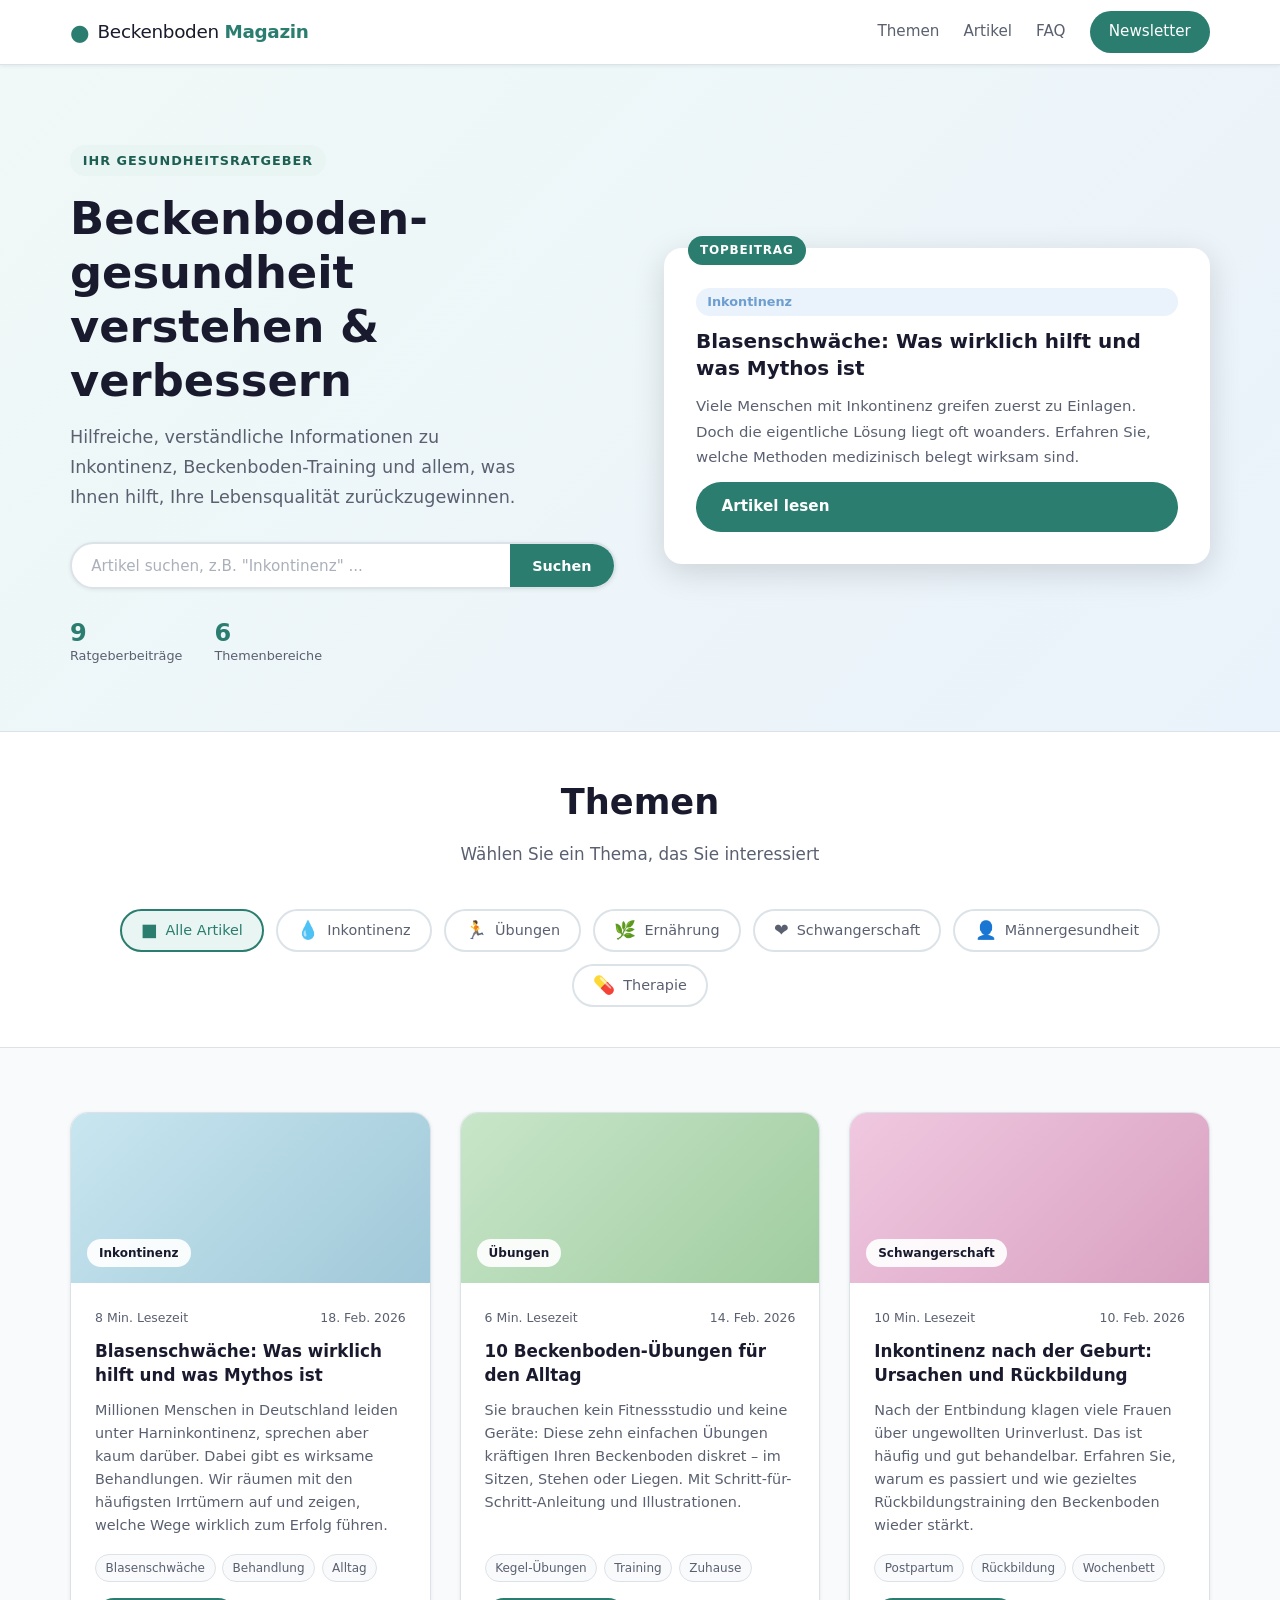
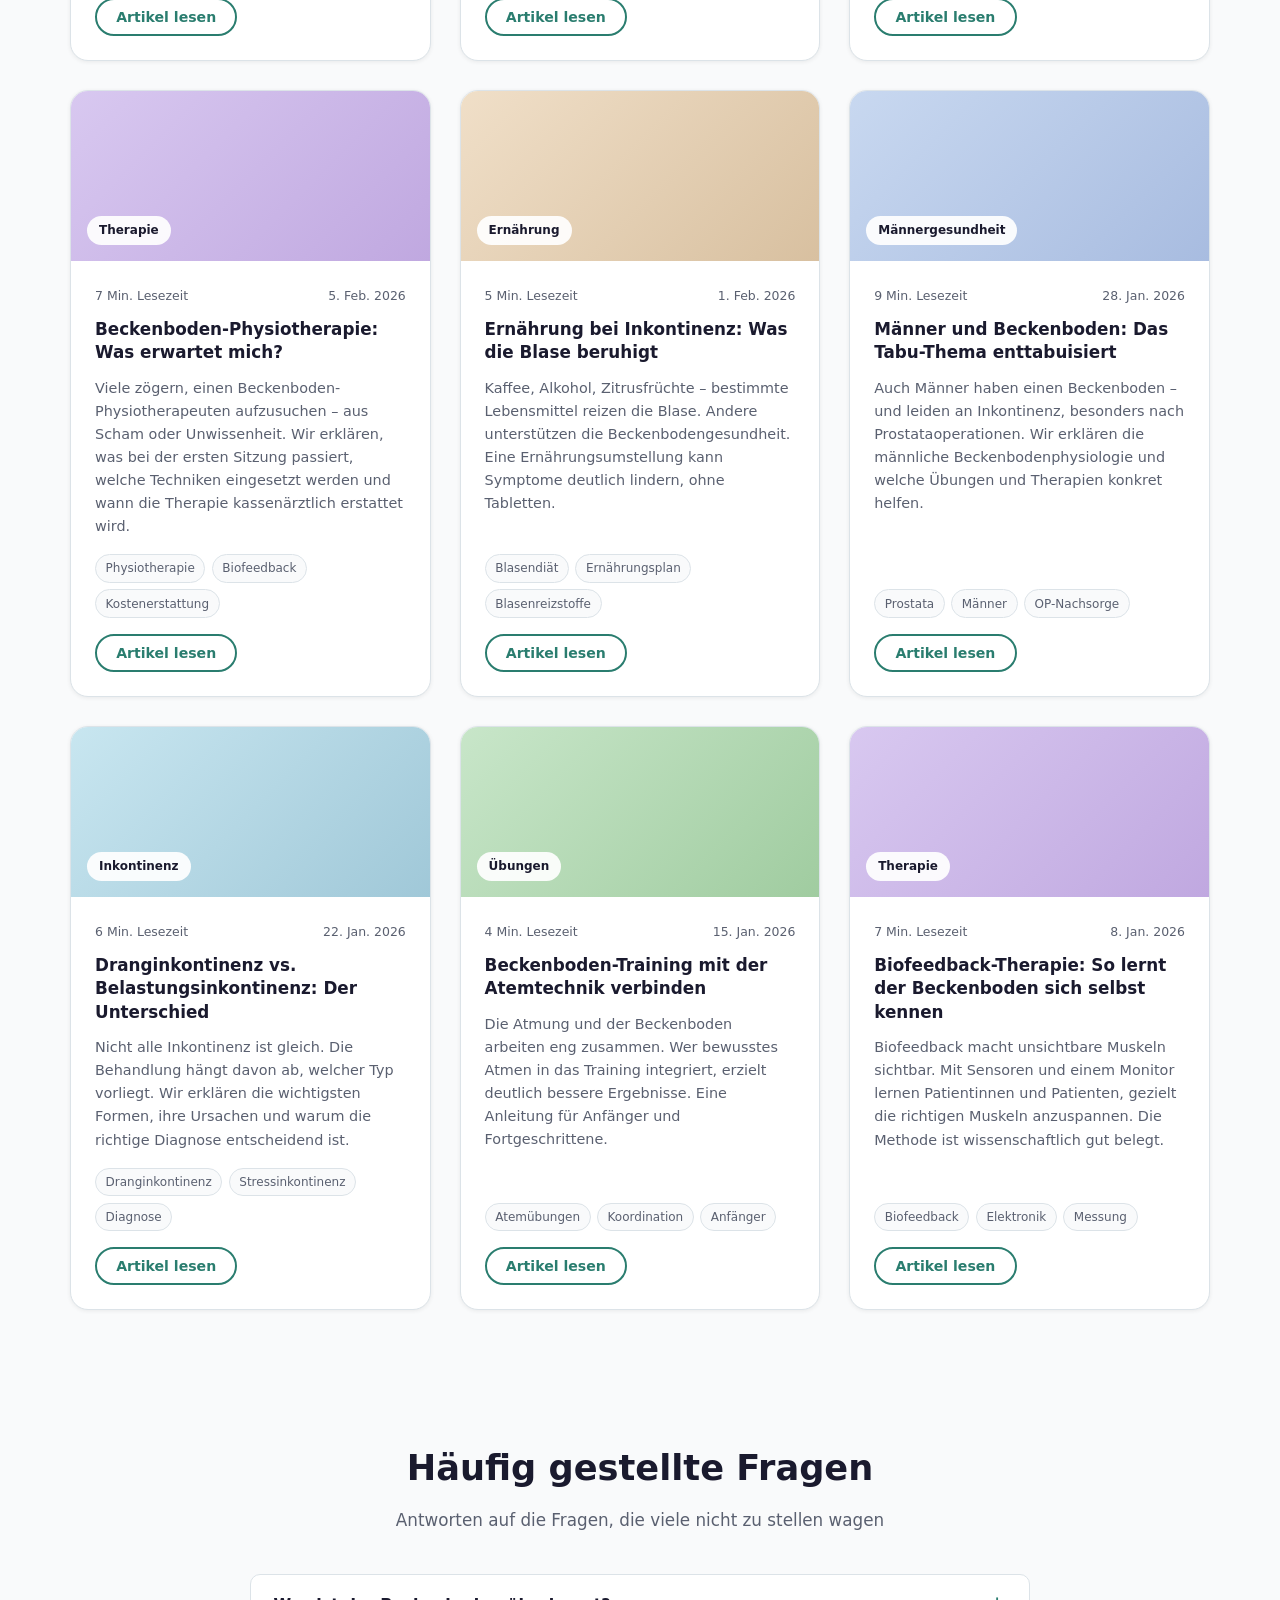
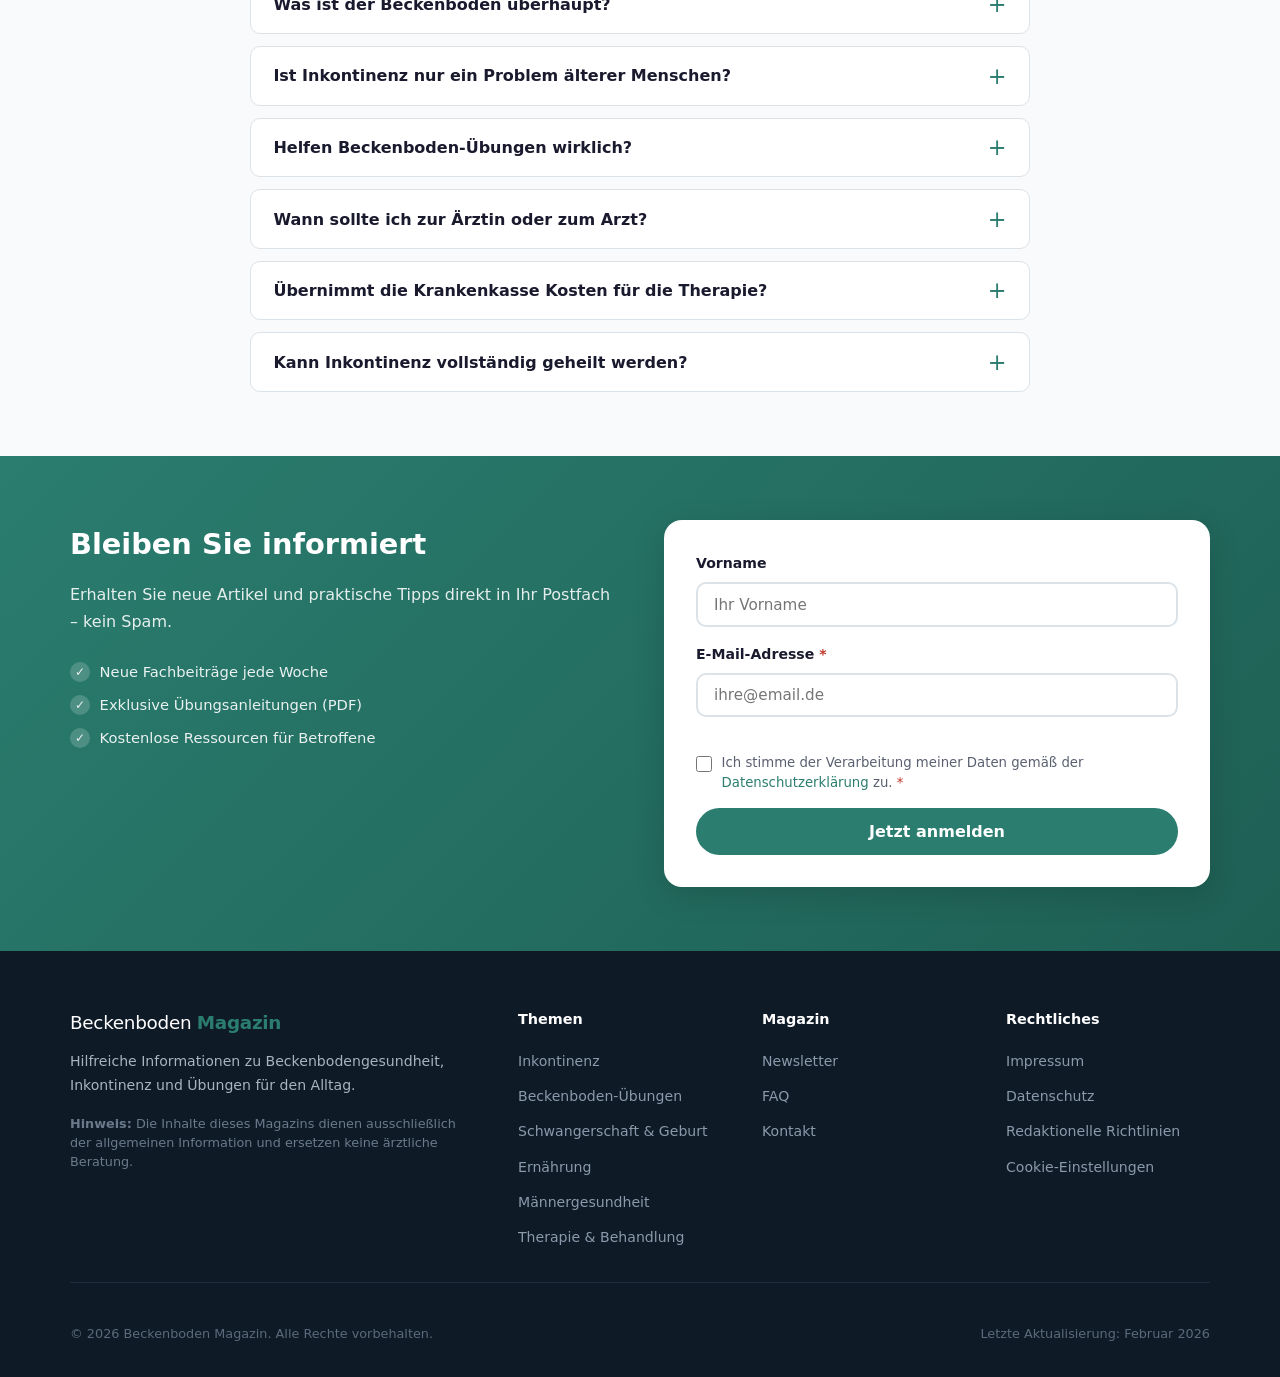
==== commit 9d56fa98: "refactor: Expertenprofile und Autorenangaben entfernt Alle gefakten Personenprofile (Expertenbereich" ====
--- a/index.html
+++ b/index.html
@@ -20,7 +20,6 @@
                 <nav class="main-nav" id="main-nav">
                     <a href="#kategorien">Themen</a>
                     <a href="#artikel">Artikel</a>
-                    <a href="#experten">Experten</a>
                     <a href="#faq">FAQ</a>
                     <a href="#newsletter" class="btn-nav">Newsletter</a>
                 </nav>
@@ -38,23 +37,19 @@
                 <div class="hero-text">
                     <span class="hero-tag">Ihr Gesundheitsratgeber</span>
                     <h1>Beckenboden&shy;gesundheit verstehen &amp; verbessern</h1>
-                    <p class="hero-lead">Fundierte Artikel von Experten zu Inkontinenz, Beckenboden-Training und allem, was Ihnen hilft, Ihre Lebensqualität zurückzugewinnen.</p>
+                    <p class="hero-lead">Hilfreiche, verständliche Informationen zu Inkontinenz, Beckenboden-Training und allem, was Ihnen hilft, Ihre Lebensqualität zurückzugewinnen.</p>
                     <div class="hero-search">
                         <input type="text" id="search-input" placeholder="Artikel suchen, z.B. &quot;Inkontinenz&quot; ..." aria-label="Artikel suchen">
                         <button id="search-btn" aria-label="Suchen">Suchen</button>
                     </div>
                     <div class="hero-stats">
                         <div class="stat">
-                            <strong>120+</strong>
-                            <span>Fachbeiträge</span>
+                            <strong>9</strong>
+                            <span>Ratgeberbeiträge</span>
                         </div>
                         <div class="stat">
-                            <strong>15</strong>
-                            <span>Experten</span>
-                        </div>
-                        <div class="stat">
-                            <strong>50.000+</strong>
-                            <span>Leserinnen &amp; Leser</span>
+                            <strong>6</strong>
+                            <span>Themenbereiche</span>
                         </div>
                     </div>
                 </div>
@@ -65,13 +60,6 @@
                         <h2>Blasenschwäche: Was wirklich hilft und was Mythos ist</h2>
                         <p>Viele Menschen mit Inkontinenz greifen zuerst zu Einlagen. Doch die eigentliche Lösung liegt oft woanders. Erfahren Sie, welche Methoden medizinisch belegt wirksam sind.</p>
                         <a href="#artikel-inkontinenz" class="btn-primary">Artikel lesen</a>
-                        <div class="author-row">
-                            <div class="author-avatar" aria-hidden="true">DM</div>
-                            <div class="author-info">
-                                <strong>Dr. med. Marion Schreiber</strong>
-                                <span>Urogynäkologie</span>
-                            </div>
-                        </div>
                     </div>
                 </div>
             </div>
@@ -318,40 +306,6 @@
         </div>
     </section>
 
-    <!-- Experten -->
-    <section class="experten-section" id="experten">
-        <div class="container">
-            <h2 class="section-title">Unsere Experten</h2>
-            <p class="section-subtitle">Alle Inhalte werden von geprüften Fachkräften verfasst und medizinisch geprüft</p>
-            <div class="experten-grid">
-                <div class="experten-karte">
-                    <div class="experte-avatar" aria-hidden="true">MS</div>
-                    <h3>Dr. med. Marion Schreiber</h3>
-                    <span class="experte-fach">Urogynäkologie &amp; Beckenbodenchirurgie</span>
-                    <p>Fachärztin mit 18 Jahren Erfahrung. Schwerpunkt: konservative und operative Behandlung von Beckenbodenstörungen.</p>
-                </div>
-                <div class="experten-karte">
-                    <div class="experte-avatar" aria-hidden="true">TK</div>
-                    <h3>Thomas Keller</h3>
-                    <span class="experte-fach">Physiotherapeut, Beckenbodenspezialist</span>
-                    <p>Zertifizierter Beckenboden-Physiotherapeut. Leitet Kurse für Frauen und Männer nach operativen Eingriffen.</p>
-                </div>
-                <div class="experten-karte">
-                    <div class="experte-avatar" aria-hidden="true">SH</div>
-                    <h3>Prof. Dr. Sabine Harms</h3>
-                    <span class="experte-fach">Urologie &amp; Kontinenzmedizin</span>
-                    <p>Professorin und Leiterin der Kontinenzsprechstunde. Forschungsschwerpunkt: Dranginkontinenz und Overactive Bladder.</p>
-                </div>
-                <div class="experten-karte">
-                    <div class="experte-avatar" aria-hidden="true">LW</div>
-                    <h3>Lisa Wendt</h3>
-                    <span class="experte-fach">Hebamme &amp; Rückbildungsexpertin</span>
-                    <p>Freiberufliche Hebamme und zertifizierte Rückbildungskursleiterin. Spezialisiert auf postpartale Beckenbodenrehabilitation.</p>
-                </div>
-            </div>
-        </div>
-    </section>
-
     <!-- FAQ -->
     <section class="faq-section" id="faq">
         <div class="container">
@@ -429,7 +383,7 @@
             <div class="newsletter-inner">
                 <div class="newsletter-text">
                     <h2>Bleiben Sie informiert</h2>
-                    <p>Erhalten Sie neue Artikel, Experteninterviews und praktische Tipps direkt in Ihr Postfach – einmal pro Woche, kein Spam.</p>
+                    <p>Erhalten Sie neue Artikel und praktische Tipps direkt in Ihr Postfach – kein Spam.</p>
                     <ul class="newsletter-vorteile">
                         <li>Neue Fachbeiträge jede Woche</li>
                         <li>Exklusive Übungsanleitungen (PDF)</li>
@@ -467,7 +421,7 @@
             <div class="footer-grid">
                 <div class="footer-brand">
                     <span class="logo-text footer-logo">Beckenboden <strong>Magazin</strong></span>
-                    <p>Fundiertes Wissen zu Beckenbodengesundheit von Expertinnen und Experten. Medizinisch geprüft.</p>
+                    <p>Hilfreiche Informationen zu Beckenbodengesundheit, Inkontinenz und Übungen für den Alltag.</p>
                     <p class="disclaimer"><strong>Hinweis:</strong> Die Inhalte dieses Magazins dienen ausschließlich der allgemeinen Information und ersetzen keine ärztliche Beratung.</p>
                 </div>
                 <div class="footer-nav">
@@ -484,7 +438,6 @@
                 <div class="footer-nav">
                     <h4>Magazin</h4>
                     <ul>
-                        <li><a href="#experten">Unser Expertenteam</a></li>
                         <li><a href="#newsletter">Newsletter</a></li>
                         <li><a href="#faq">FAQ</a></li>
                         <li><a href="#kontakt">Kontakt</a></li>
@@ -502,7 +455,7 @@
             </div>
             <div class="footer-bottom">
                 <p>&copy; 2026 Beckenboden Magazin. Alle Rechte vorbehalten.</p>
-                <p>Medizinisch geprüfte Inhalte &mdash; Letzte Aktualisierung: Februar 2026</p>
+                <p>Letzte Aktualisierung: Februar 2026</p>
             </div>
         </div>
     </footer>
--- a/styles.css
+++ b/styles.css
@@ -338,37 +338,6 @@
     font-size: .93rem;
 }
 
-.author-row {
-    display: flex;
-    align-items: center;
-    gap: .75rem;
-    margin-top: .5rem;
-    padding-top: 1rem;
-    border-top: 1px solid var(--border);
-}
-
-.author-avatar {
-    width: 40px;
-    height: 40px;
-    border-radius: 50%;
-    background: var(--primary-light);
-    color: var(--primary-dark);
-    display: flex;
-    align-items: center;
-    justify-content: center;
-    font-weight: 700;
-    font-size: .85rem;
-    flex-shrink: 0;
-}
-
-.author-info {
-    display: flex;
-    flex-direction: column;
-    font-size: .85rem;
-}
-.author-info strong { color: var(--text); }
-.author-info span { color: var(--text-muted); }
-
 /* =============================================
    Kategorien
    ============================================= */
@@ -541,67 +510,6 @@
     font-weight: 600;
     font-size: .95rem;
     text-decoration: underline;
-}
-
-/* =============================================
-   Experten
-   ============================================= */
-.experten-section {
-    background: var(--white);
-    padding: 4rem 0;
-    border-top: 1px solid var(--border);
-    border-bottom: 1px solid var(--border);
-}
-
-.experten-grid {
-    display: grid;
-    grid-template-columns: repeat(auto-fill, minmax(240px, 1fr));
-    gap: 1.5rem;
-}
-
-.experten-karte {
-    background: var(--bg);
-    border: 1px solid var(--border);
-    border-radius: var(--radius-lg);
-    padding: 1.75rem;
-    text-align: center;
-    transition: box-shadow var(--transition);
-}
-
-.experten-karte:hover { box-shadow: var(--shadow); }
-
-.experte-avatar {
-    width: 64px;
-    height: 64px;
-    border-radius: 50%;
-    background: linear-gradient(135deg, var(--primary-light), #c8e6f0);
-    color: var(--primary-dark);
-    display: flex;
-    align-items: center;
-    justify-content: center;
-    font-size: 1.2rem;
-    font-weight: 700;
-    margin: 0 auto 1rem;
-}
-
-.experten-karte h3 {
-    font-size: 1rem;
-    font-weight: 700;
-    margin-bottom: .25rem;
-}
-
-.experte-fach {
-    display: block;
-    color: var(--primary);
-    font-size: .8rem;
-    font-weight: 600;
-    margin-bottom: .75rem;
-}
-
-.experten-karte p {
-    font-size: .87rem;
-    color: var(--text-muted);
-    line-height: 1.6;
 }
 
 /* =============================================
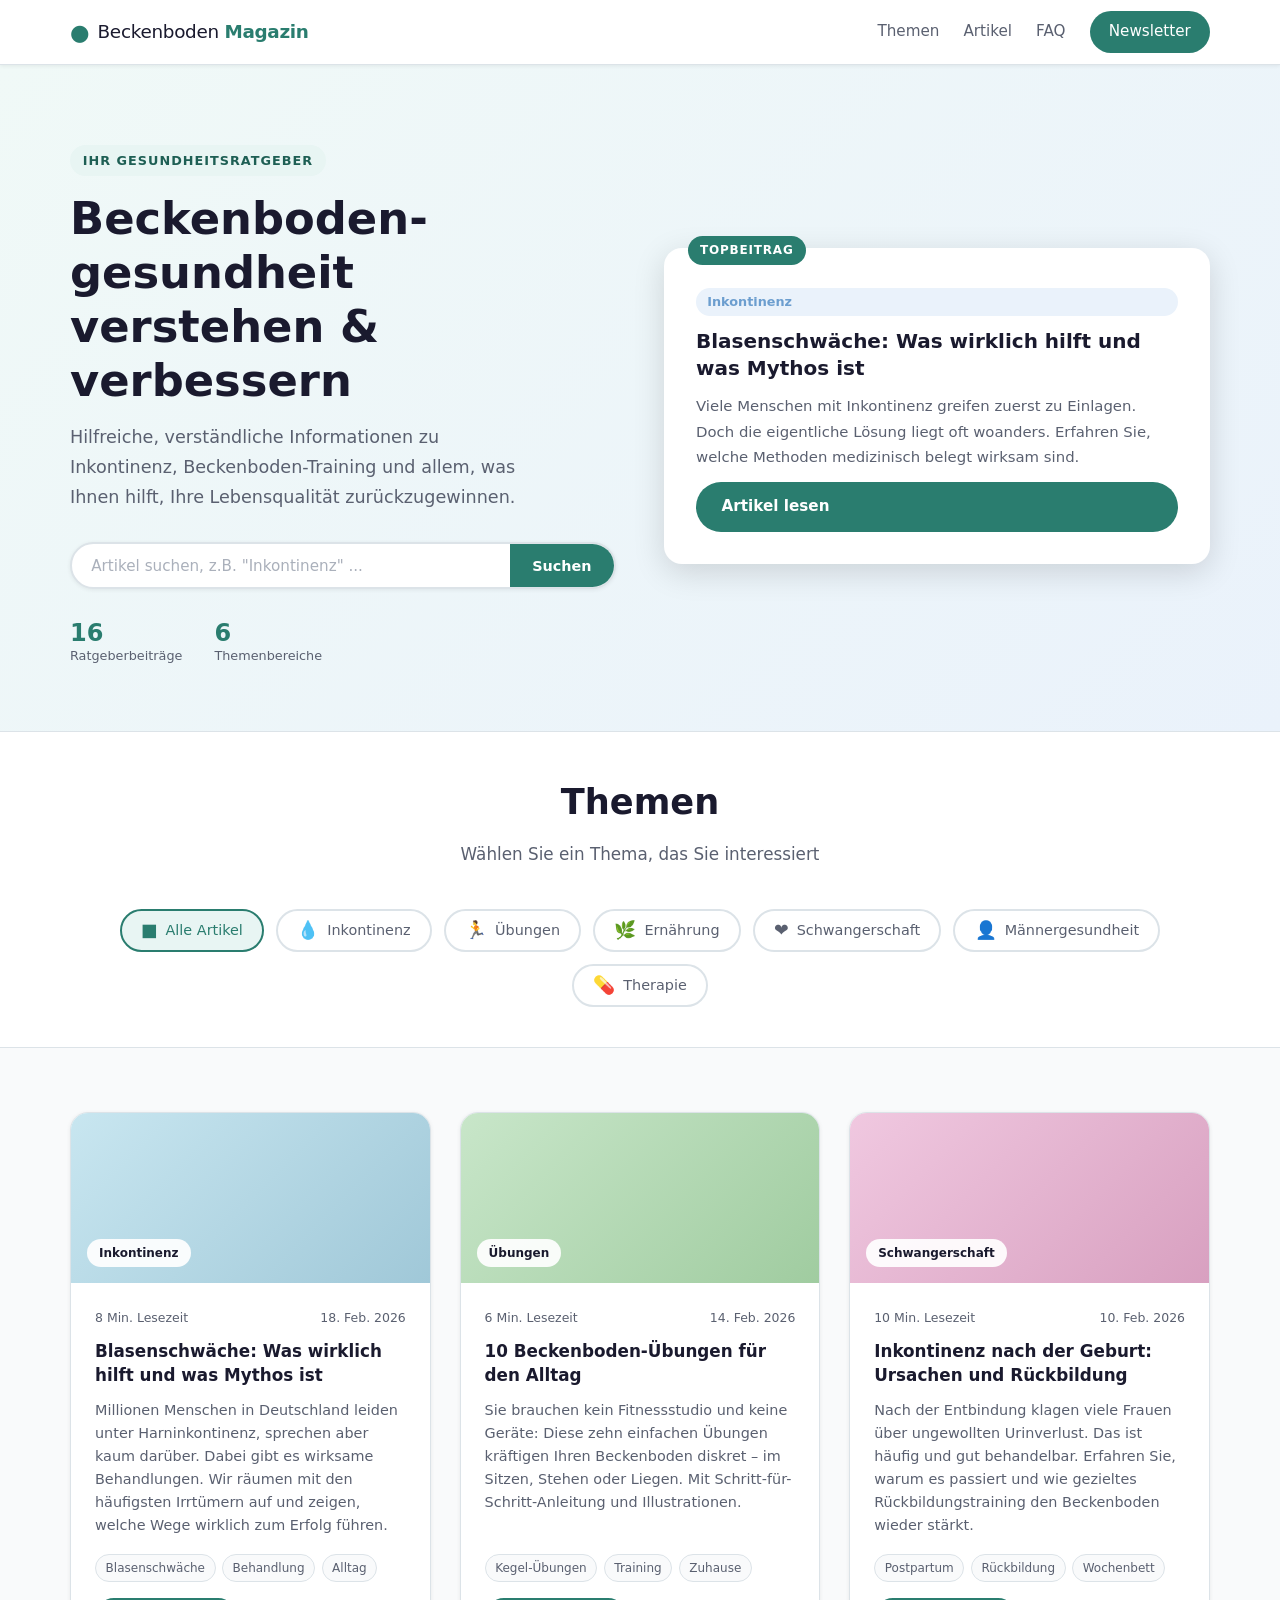
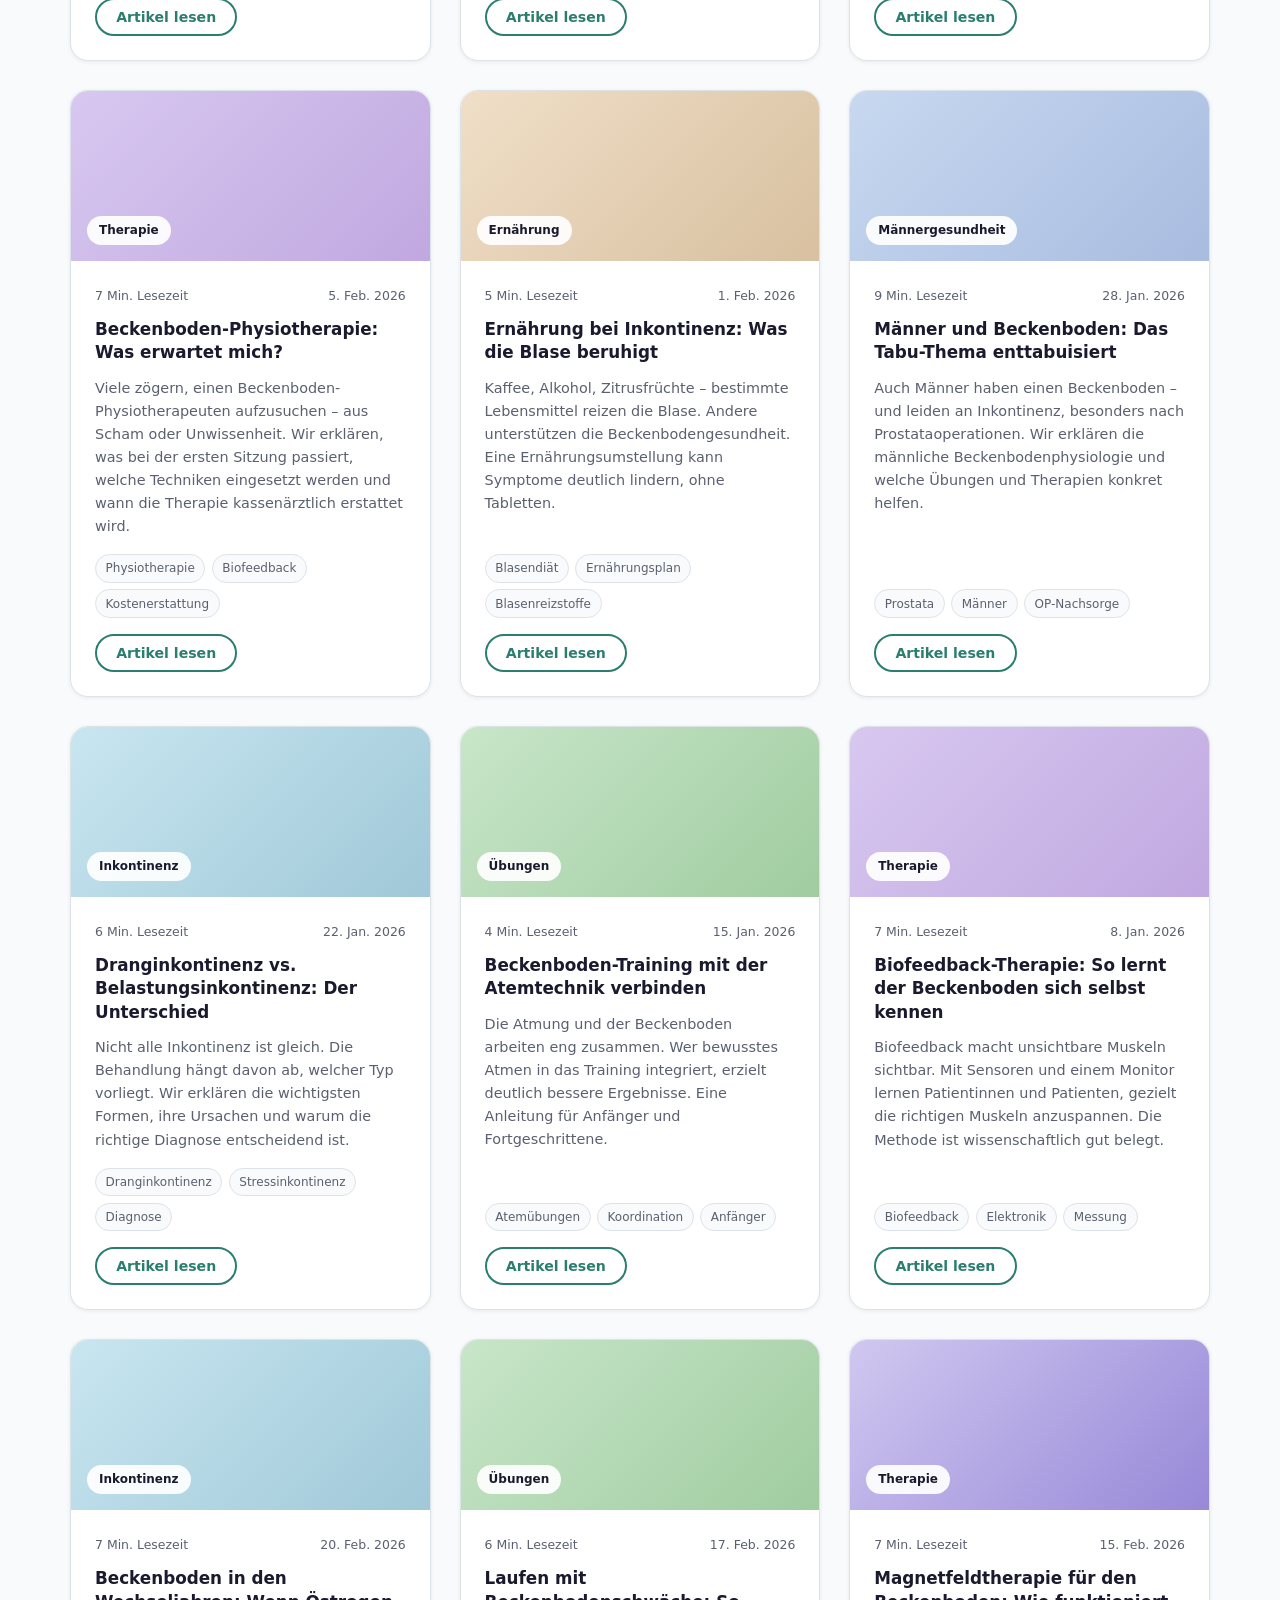
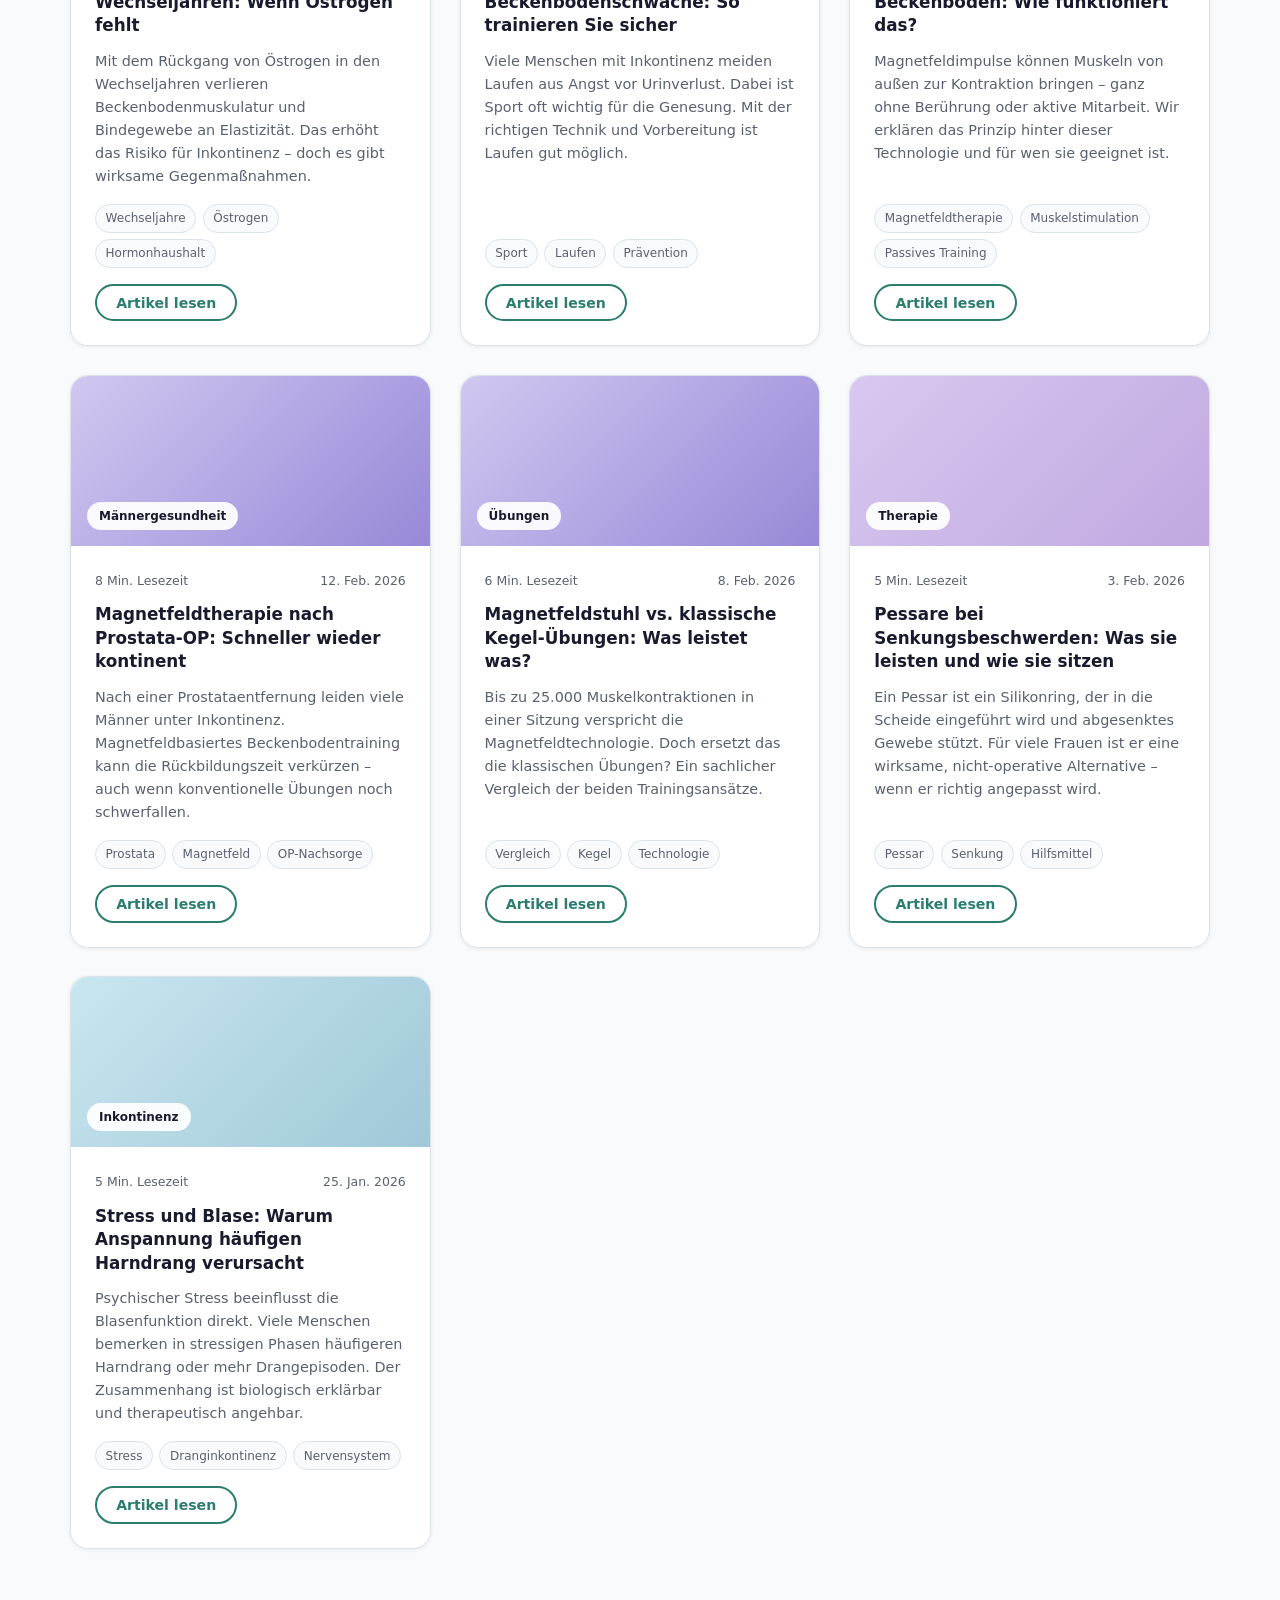
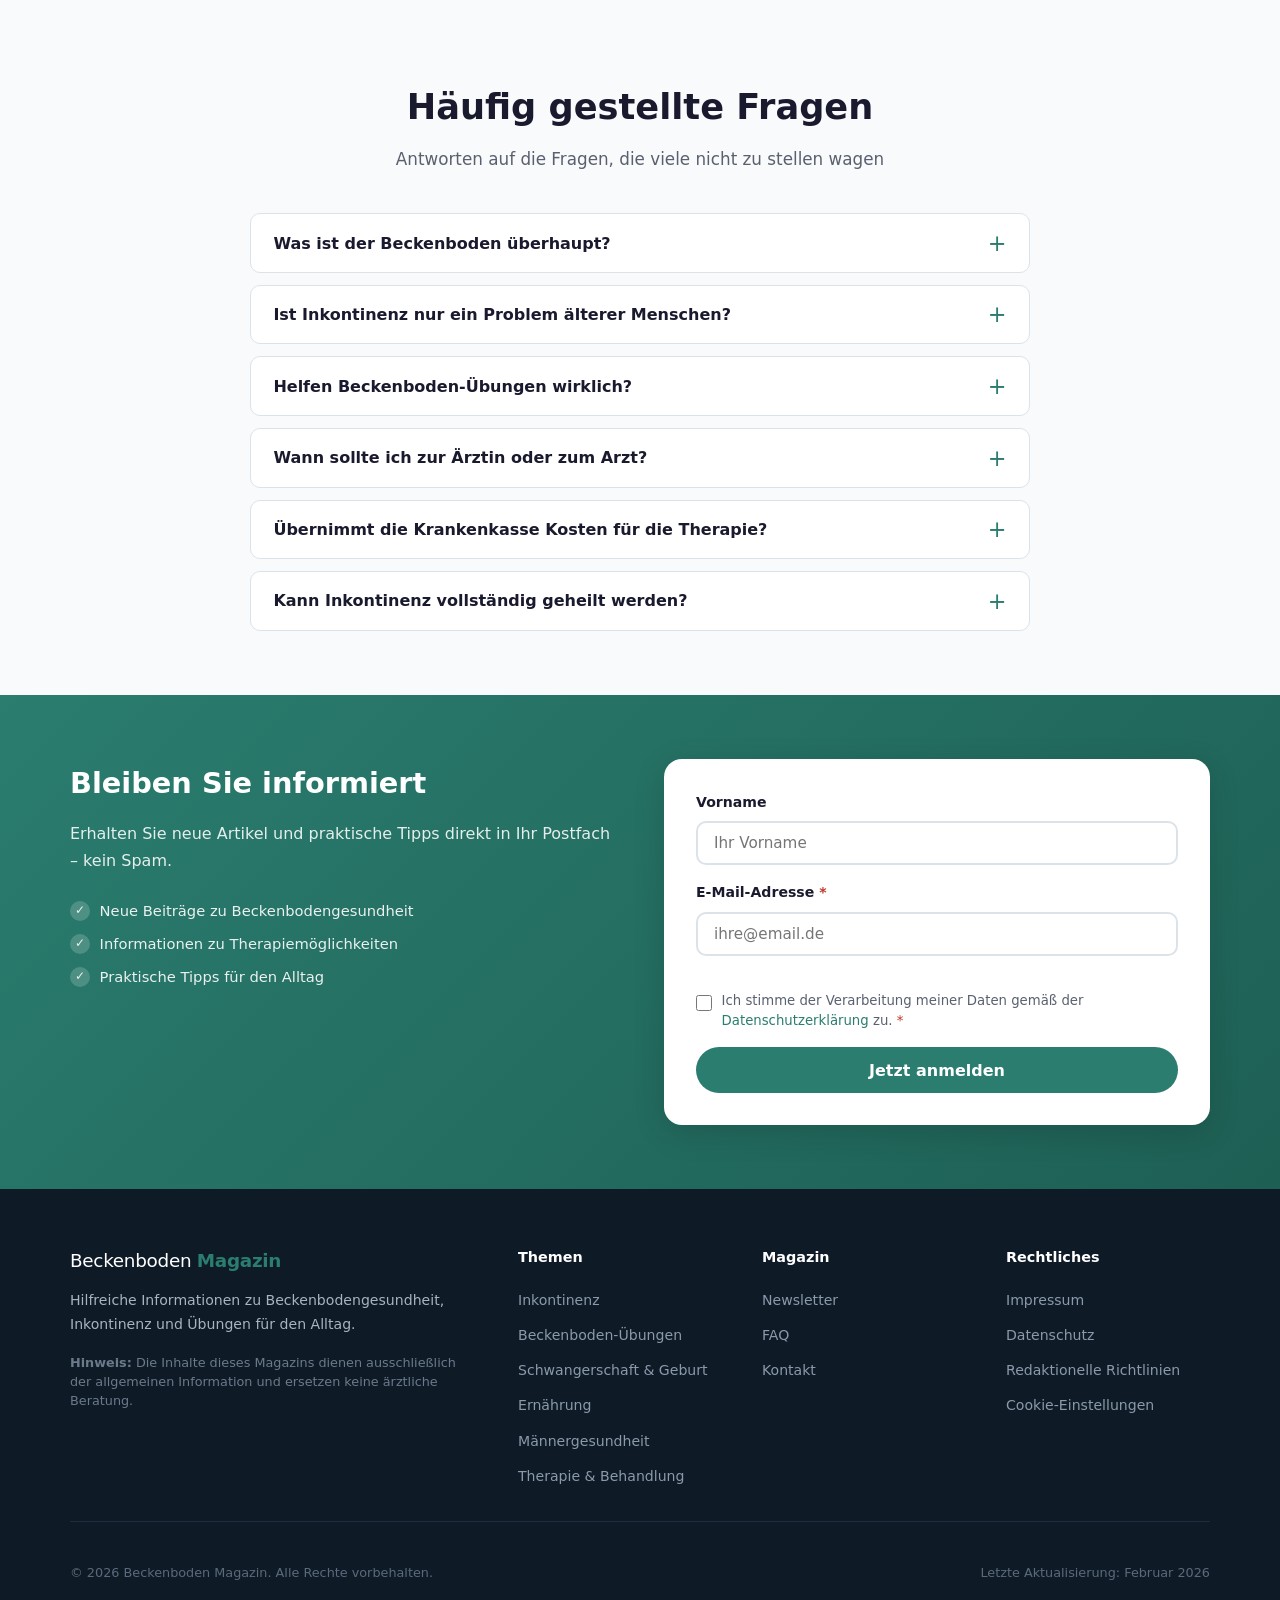
==== commit bf547400: "feat: mehr Ratgeberartikel, falsche Angaben entfernt - 7 neue Artikel hinzugefügt (Magnetfeldtherapi" ====
--- a/index.html
+++ b/index.html
@@ -44,7 +44,7 @@
                     </div>
                     <div class="hero-stats">
                         <div class="stat">
-                            <strong>9</strong>
+                            <strong>16</strong>
                             <span>Ratgeberbeiträge</span>
                         </div>
                         <div class="stat">
@@ -302,6 +302,151 @@
                     </div>
                 </article>
 
+                <!-- Artikel 10 -->
+                <article class="artikel-karte" data-kategorie="inkontinenz">
+                    <div class="artikel-bild inkontinenz-bg">
+                        <span class="artikel-kategorie-badge">Inkontinenz</span>
+                    </div>
+                    <div class="artikel-inhalt">
+                        <div class="artikel-meta">
+                            <span class="lesezeit">7 Min. Lesezeit</span>
+                            <span class="datum">20. Feb. 2026</span>
+                        </div>
+                        <h3>Beckenboden in den Wechseljahren: Wenn Östrogen fehlt</h3>
+                        <p>Mit dem Rückgang von Östrogen in den Wechseljahren verlieren Beckenbodenmuskulatur und Bindegewebe an Elastizität. Das erhöht das Risiko für Inkontinenz – doch es gibt wirksame Gegenmaßnahmen.</p>
+                        <div class="artikel-tags">
+                            <span>Wechseljahre</span>
+                            <span>Östrogen</span>
+                            <span>Hormonhaushalt</span>
+                        </div>
+                        <button class="artikel-lesen-btn">Artikel lesen</button>
+                    </div>
+                </article>
+
+                <!-- Artikel 11 -->
+                <article class="artikel-karte" data-kategorie="uebungen">
+                    <div class="artikel-bild uebungen-bg">
+                        <span class="artikel-kategorie-badge">Übungen</span>
+                    </div>
+                    <div class="artikel-inhalt">
+                        <div class="artikel-meta">
+                            <span class="lesezeit">6 Min. Lesezeit</span>
+                            <span class="datum">17. Feb. 2026</span>
+                        </div>
+                        <h3>Laufen mit Beckenbodenschwäche: So trainieren Sie sicher</h3>
+                        <p>Viele Menschen mit Inkontinenz meiden Laufen aus Angst vor Urinverlust. Dabei ist Sport oft wichtig für die Genesung. Mit der richtigen Technik und Vorbereitung ist Laufen gut möglich.</p>
+                        <div class="artikel-tags">
+                            <span>Sport</span>
+                            <span>Laufen</span>
+                            <span>Prävention</span>
+                        </div>
+                        <button class="artikel-lesen-btn">Artikel lesen</button>
+                    </div>
+                </article>
+
+                <!-- Artikel 12 -->
+                <article class="artikel-karte" data-kategorie="therapie">
+                    <div class="artikel-bild magnetfeld-bg">
+                        <span class="artikel-kategorie-badge">Therapie</span>
+                    </div>
+                    <div class="artikel-inhalt">
+                        <div class="artikel-meta">
+                            <span class="lesezeit">7 Min. Lesezeit</span>
+                            <span class="datum">15. Feb. 2026</span>
+                        </div>
+                        <h3>Magnetfeldtherapie für den Beckenboden: Wie funktioniert das?</h3>
+                        <p>Magnetfeldimpulse können Muskeln von außen zur Kontraktion bringen – ganz ohne Berührung oder aktive Mitarbeit. Wir erklären das Prinzip hinter dieser Technologie und für wen sie geeignet ist.</p>
+                        <div class="artikel-tags">
+                            <span>Magnetfeldtherapie</span>
+                            <span>Muskelstimulation</span>
+                            <span>Passives Training</span>
+                        </div>
+                        <button class="artikel-lesen-btn">Artikel lesen</button>
+                    </div>
+                </article>
+
+                <!-- Artikel 11 -->
+                <article class="artikel-karte" data-kategorie="maenner">
+                    <div class="artikel-bild magnetfeld-bg">
+                        <span class="artikel-kategorie-badge">Männergesundheit</span>
+                    </div>
+                    <div class="artikel-inhalt">
+                        <div class="artikel-meta">
+                            <span class="lesezeit">8 Min. Lesezeit</span>
+                            <span class="datum">12. Feb. 2026</span>
+                        </div>
+                        <h3>Magnetfeldtherapie nach Prostata-OP: Schneller wieder kontinent</h3>
+                        <p>Nach einer Prostataentfernung leiden viele Männer unter Inkontinenz. Magnetfeldbasiertes Beckenbodentraining kann die Rückbildungszeit verkürzen – auch wenn konventionelle Übungen noch schwerfallen.</p>
+                        <div class="artikel-tags">
+                            <span>Prostata</span>
+                            <span>Magnetfeld</span>
+                            <span>OP-Nachsorge</span>
+                        </div>
+                        <button class="artikel-lesen-btn">Artikel lesen</button>
+                    </div>
+                </article>
+
+                <!-- Artikel 12 -->
+                <article class="artikel-karte" data-kategorie="uebungen">
+                    <div class="artikel-bild magnetfeld-bg">
+                        <span class="artikel-kategorie-badge">Übungen</span>
+                    </div>
+                    <div class="artikel-inhalt">
+                        <div class="artikel-meta">
+                            <span class="lesezeit">6 Min. Lesezeit</span>
+                            <span class="datum">8. Feb. 2026</span>
+                        </div>
+                        <h3>Magnetfeldstuhl vs. klassische Kegel-Übungen: Was leistet was?</h3>
+                        <p>Bis zu 25.000 Muskelkontraktionen in einer Sitzung verspricht die Magnetfeldtechnologie. Doch ersetzt das die klassischen Übungen? Ein sachlicher Vergleich der beiden Trainingsansätze.</p>
+                        <div class="artikel-tags">
+                            <span>Vergleich</span>
+                            <span>Kegel</span>
+                            <span>Technologie</span>
+                        </div>
+                        <button class="artikel-lesen-btn">Artikel lesen</button>
+                    </div>
+                </article>
+
+                <article class="artikel-karte" data-kategorie="therapie">
+                    <div class="artikel-bild therapie-bg">
+                        <span class="artikel-kategorie-badge">Therapie</span>
+                    </div>
+                    <div class="artikel-inhalt">
+                        <div class="artikel-meta">
+                            <span class="lesezeit">5 Min. Lesezeit</span>
+                            <span class="datum">3. Feb. 2026</span>
+                        </div>
+                        <h3>Pessare bei Senkungsbeschwerden: Was sie leisten und wie sie sitzen</h3>
+                        <p>Ein Pessar ist ein Silikonring, der in die Scheide eingeführt wird und abgesenktes Gewebe stützt. Für viele Frauen ist er eine wirksame, nicht-operative Alternative – wenn er richtig angepasst wird.</p>
+                        <div class="artikel-tags">
+                            <span>Pessar</span>
+                            <span>Senkung</span>
+                            <span>Hilfsmittel</span>
+                        </div>
+                        <button class="artikel-lesen-btn">Artikel lesen</button>
+                    </div>
+                </article>
+
+                <article class="artikel-karte" data-kategorie="inkontinenz">
+                    <div class="artikel-bild inkontinenz-bg">
+                        <span class="artikel-kategorie-badge">Inkontinenz</span>
+                    </div>
+                    <div class="artikel-inhalt">
+                        <div class="artikel-meta">
+                            <span class="lesezeit">5 Min. Lesezeit</span>
+                            <span class="datum">25. Jan. 2026</span>
+                        </div>
+                        <h3>Stress und Blase: Warum Anspannung häufigen Harndrang verursacht</h3>
+                        <p>Psychischer Stress beeinflusst die Blasenfunktion direkt. Viele Menschen bemerken in stressigen Phasen häufigeren Harndrang oder mehr Drangepisoden. Der Zusammenhang ist biologisch erklärbar und therapeutisch angehbar.</p>
+                        <div class="artikel-tags">
+                            <span>Stress</span>
+                            <span>Dranginkontinenz</span>
+                            <span>Nervensystem</span>
+                        </div>
+                        <button class="artikel-lesen-btn">Artikel lesen</button>
+                    </div>
+                </article>
+
             </div>
         </div>
     </section>
@@ -385,9 +530,9 @@
                     <h2>Bleiben Sie informiert</h2>
                     <p>Erhalten Sie neue Artikel und praktische Tipps direkt in Ihr Postfach – kein Spam.</p>
                     <ul class="newsletter-vorteile">
-                        <li>Neue Fachbeiträge jede Woche</li>
-                        <li>Exklusive Übungsanleitungen (PDF)</li>
-                        <li>Kostenlose Ressourcen für Betroffene</li>
+                        <li>Neue Beiträge zu Beckenbodengesundheit</li>
+                        <li>Informationen zu Therapiemöglichkeiten</li>
+                        <li>Praktische Tipps für den Alltag</li>
                     </ul>
                 </div>
                 <div class="newsletter-form-wrap">
--- a/styles.css
+++ b/styles.css
@@ -425,6 +425,7 @@
 .therapie-bg        { background: linear-gradient(135deg, #d8c8f0 0%, #c0a8e0 100%); }
 .ernaehrung-bg      { background: linear-gradient(135deg, #f0dfc8 0%, #d8c0a0 100%); }
 .maenner-bg         { background: linear-gradient(135deg, #c8d8f0 0%, #a8bce0 100%); }
+.magnetfeld-bg      { background: linear-gradient(135deg, #d0c8f0 0%, #9888d8 100%); }
 
 .artikel-kategorie-badge {
     background: rgba(255,255,255,.92);
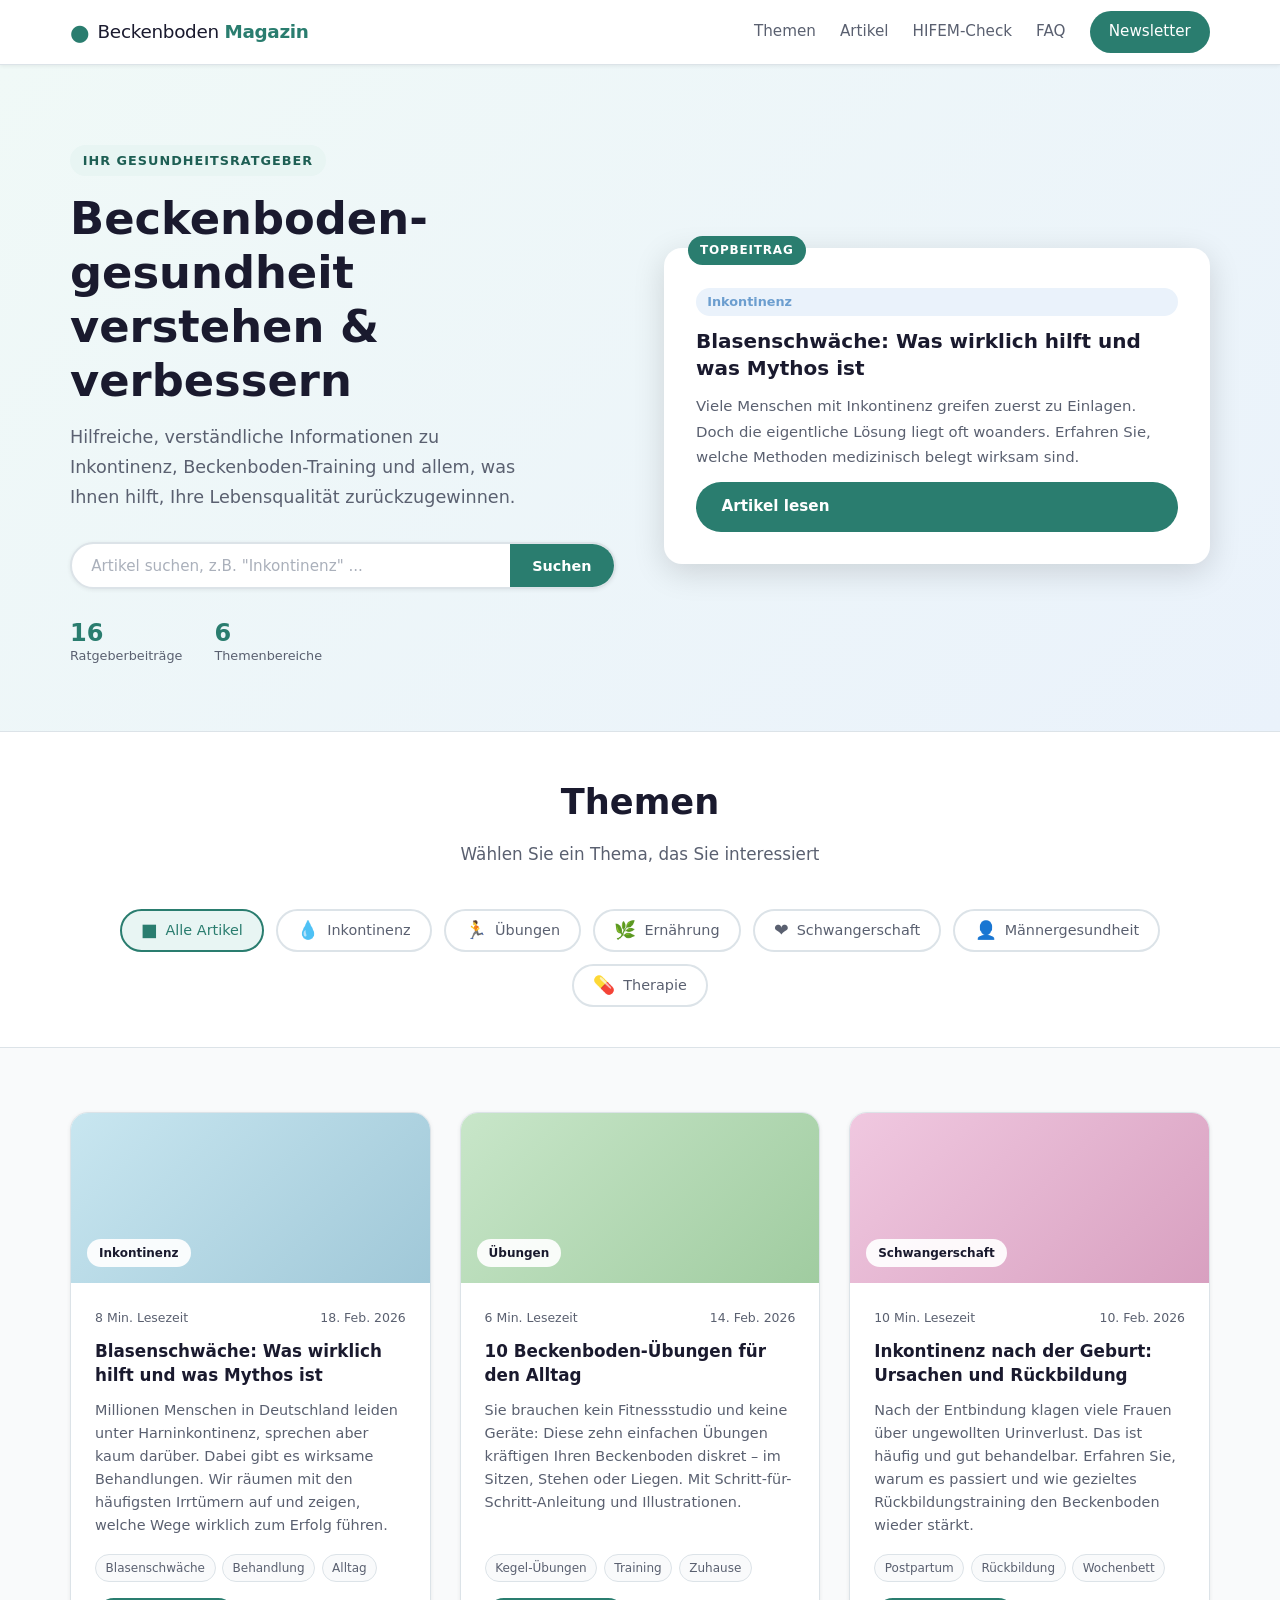
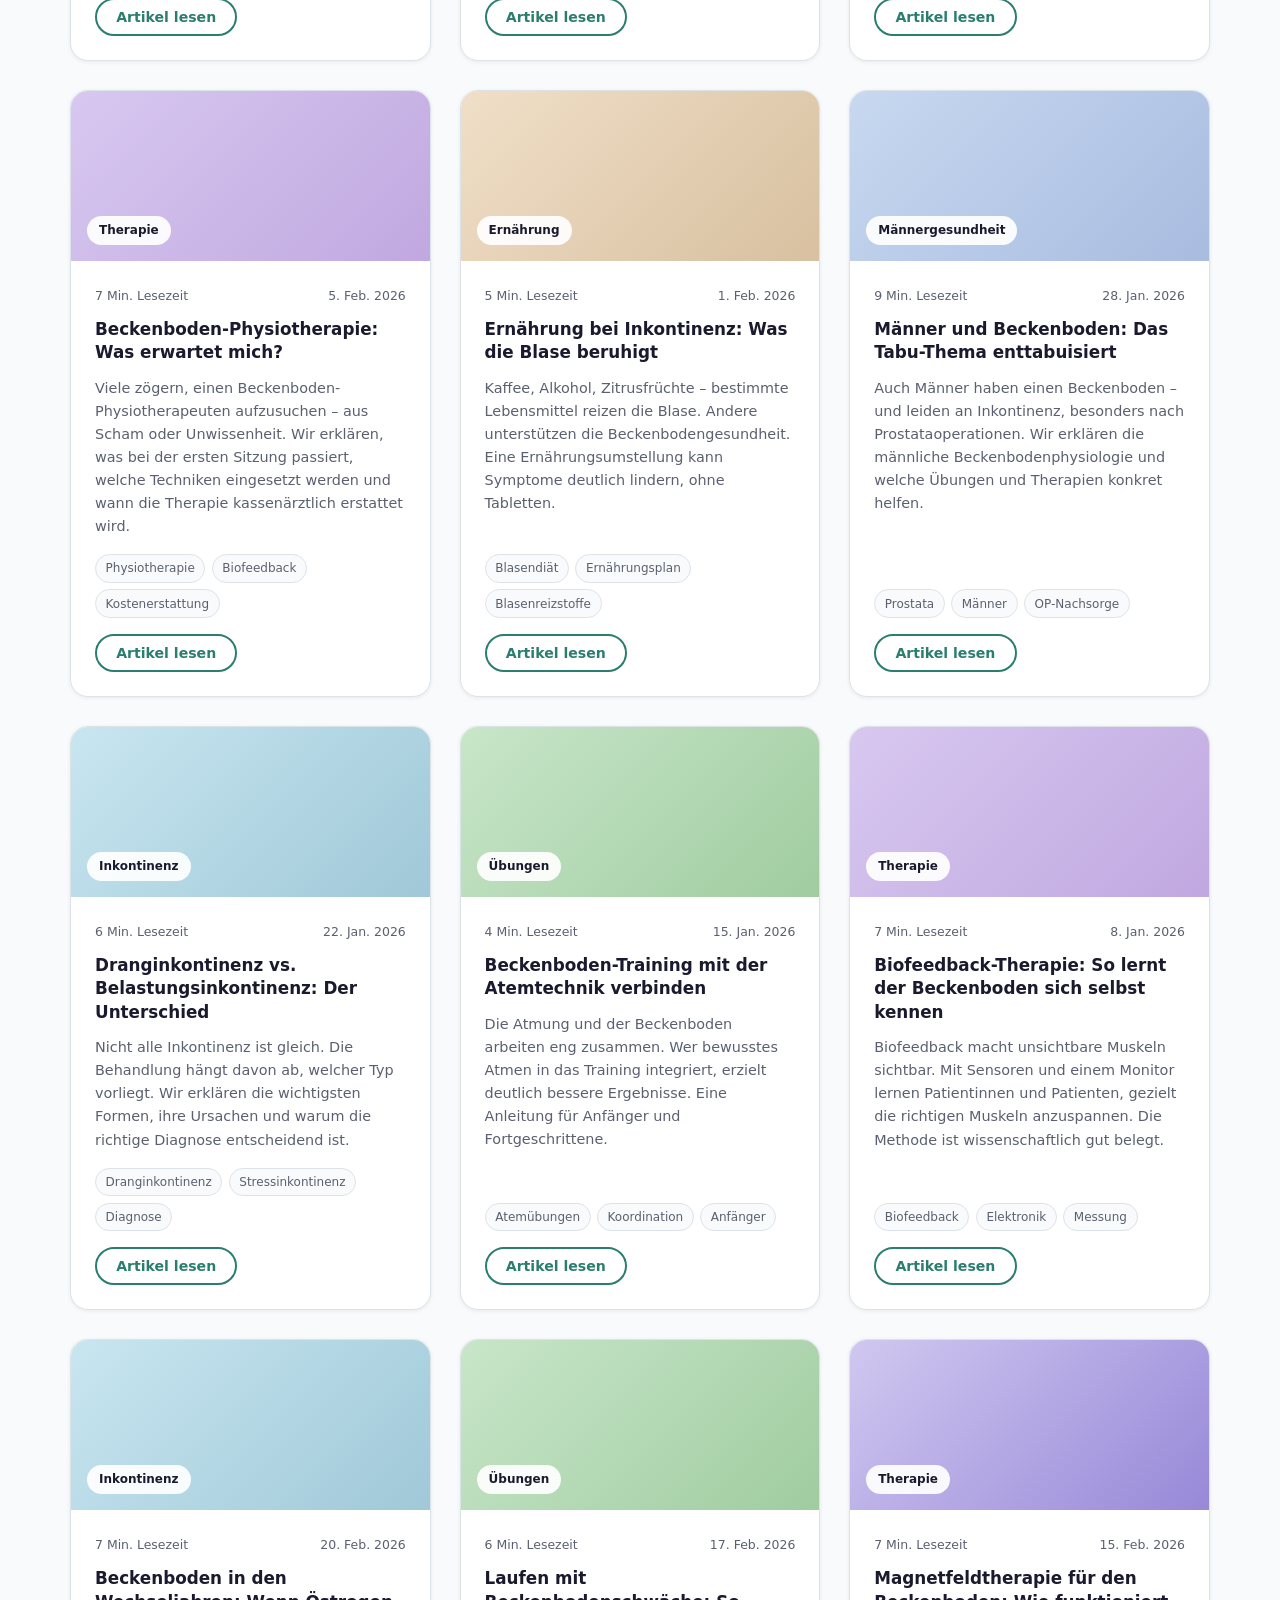
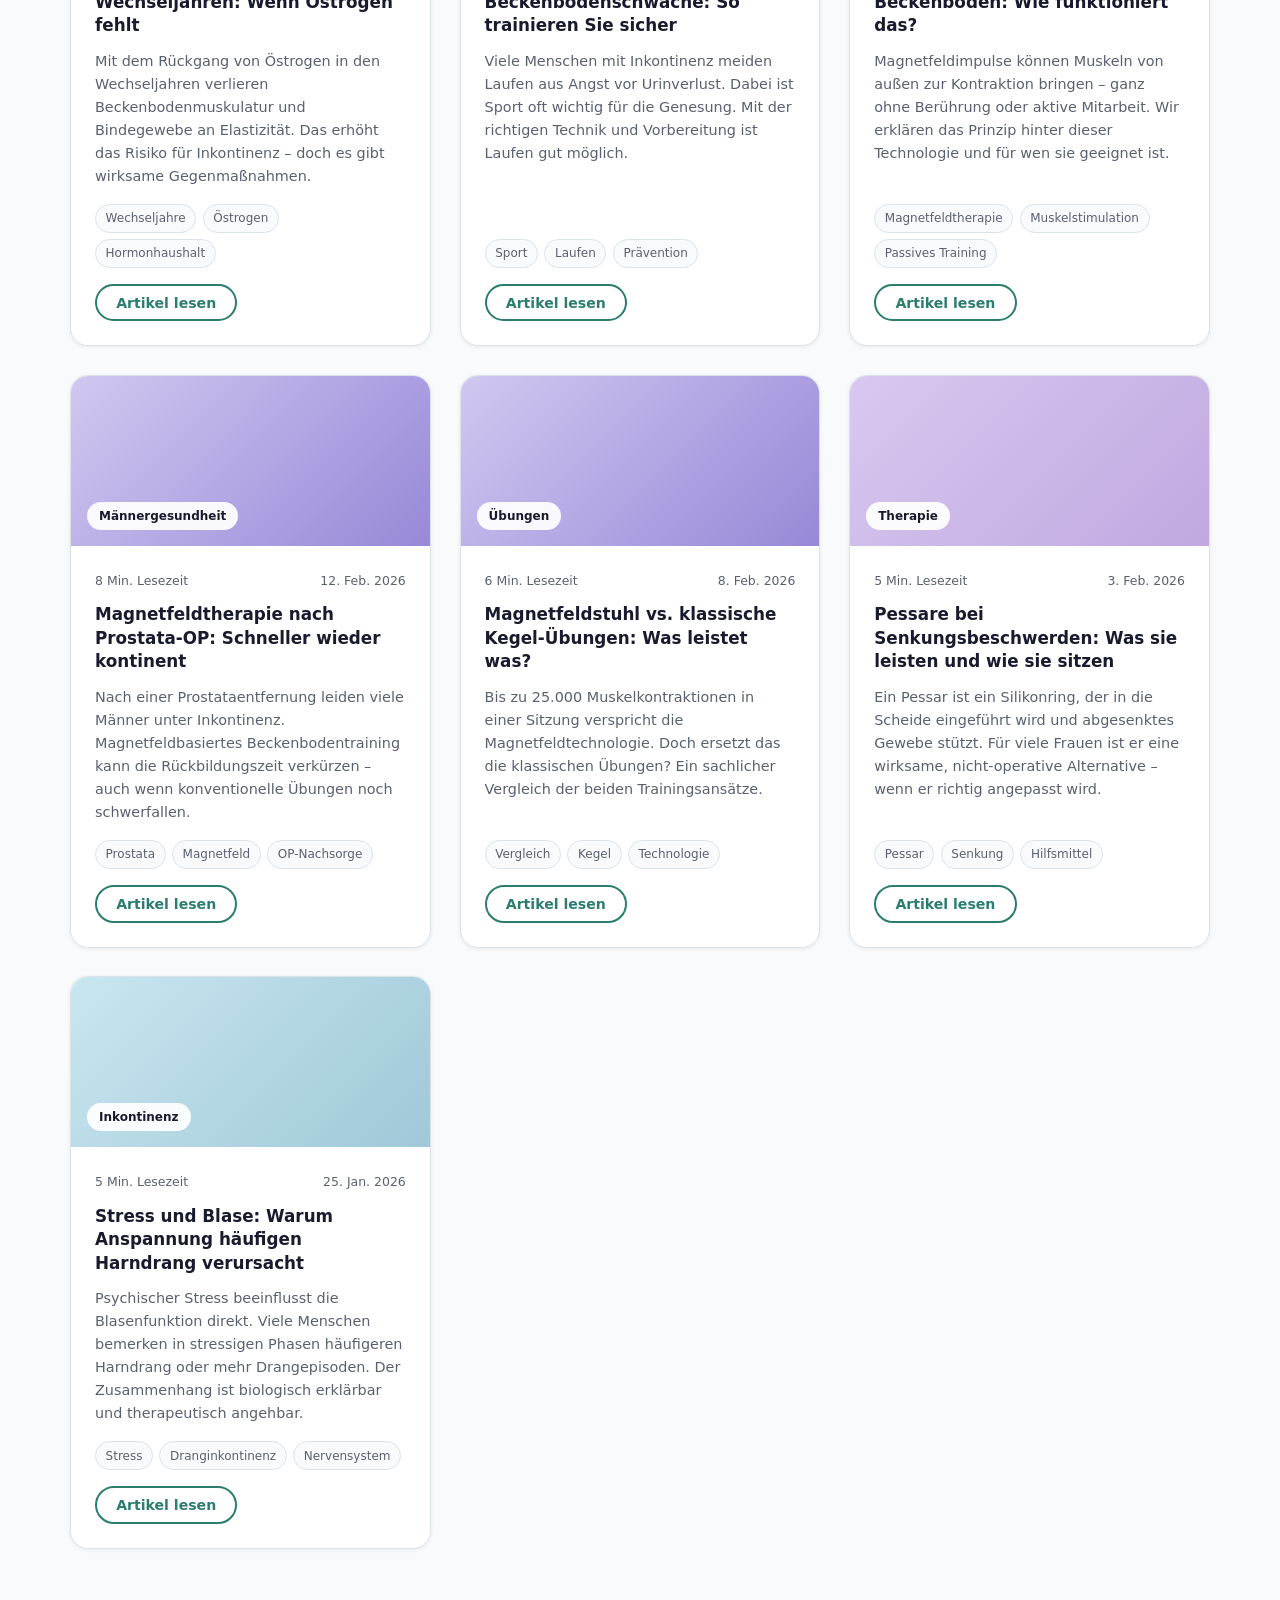
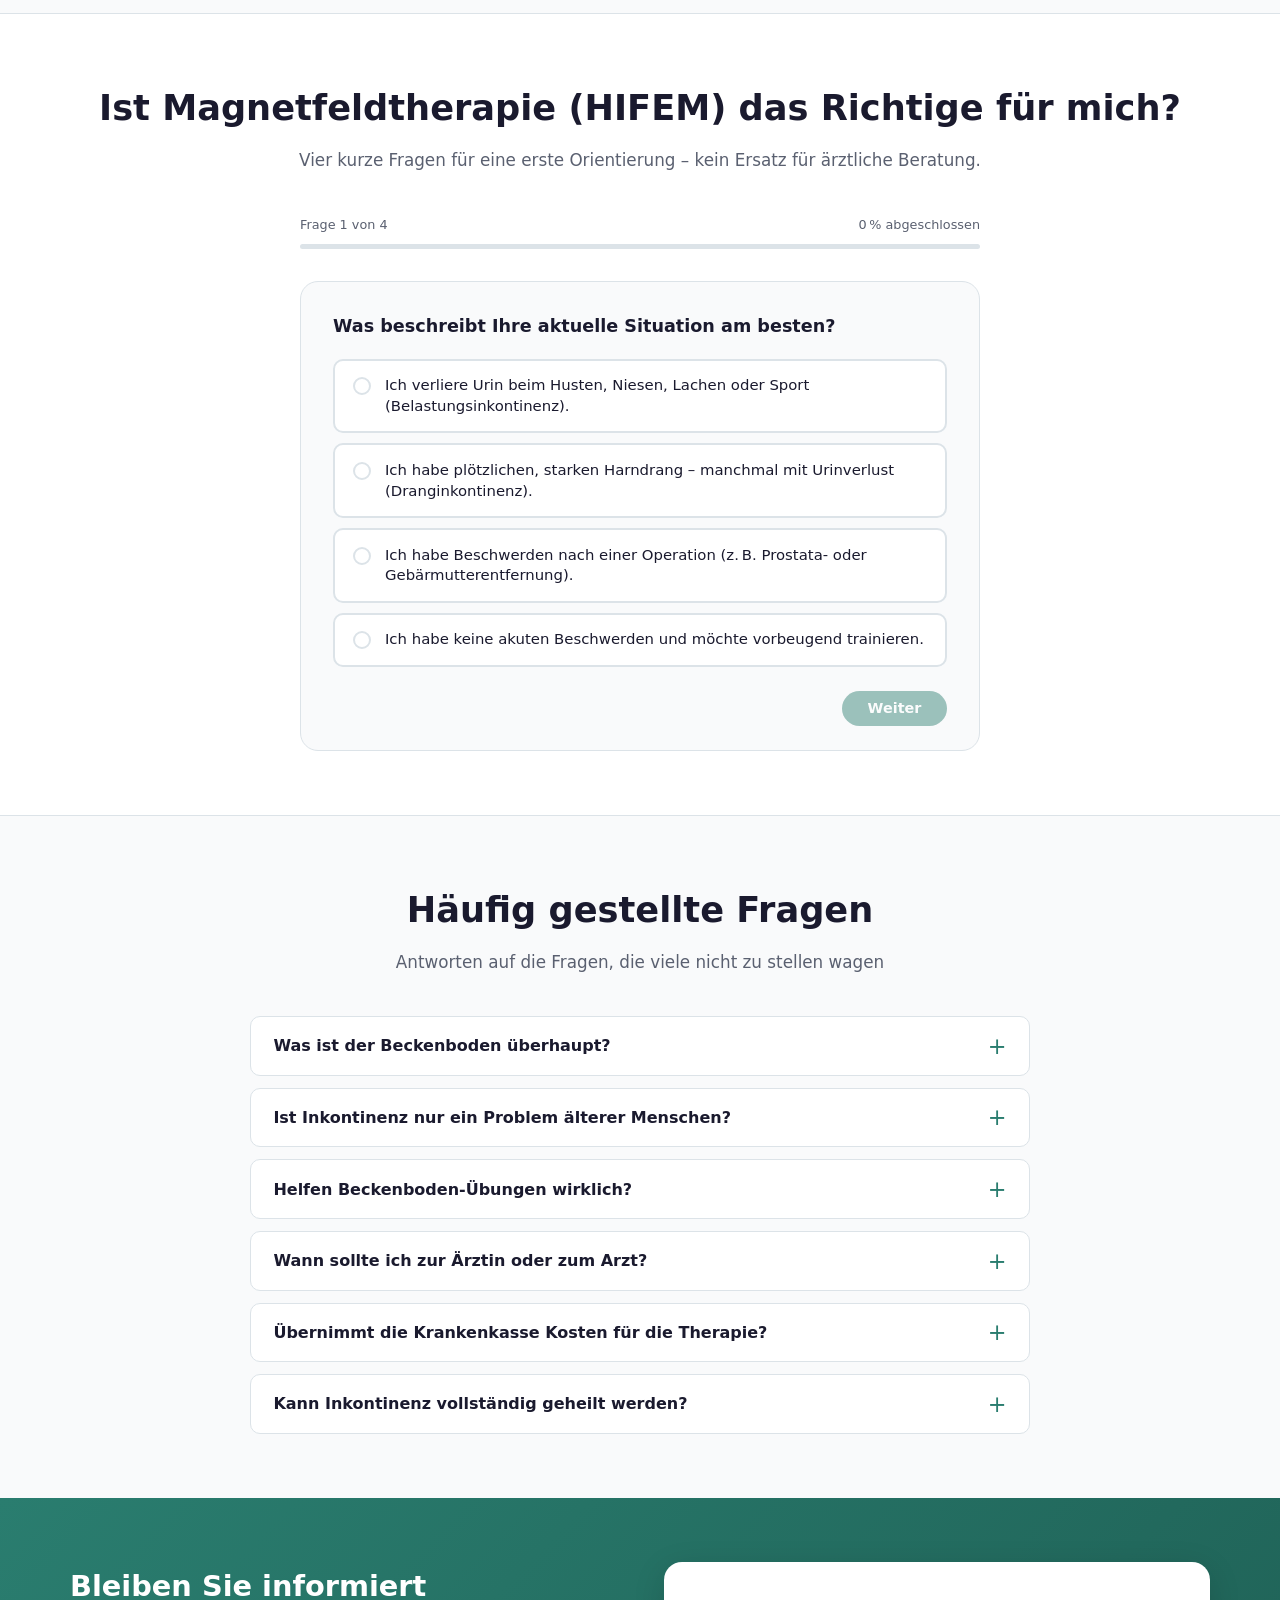
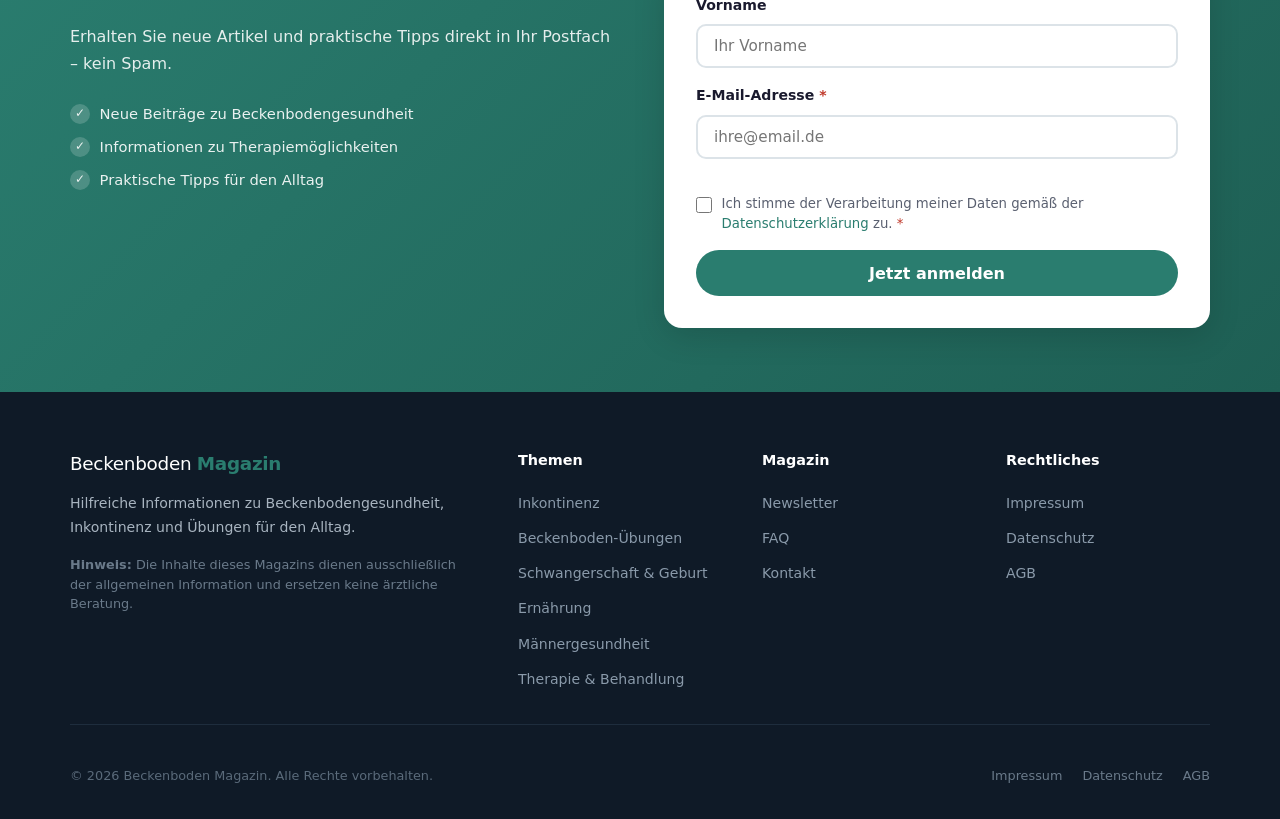
==== commit 6116ff71: "feat: legale Links korrekt verknüpft + HIFEM-Quiz hinzugefügt Rechtliches: - Impressum, Datenschutz " ====
--- a/index.html
+++ b/index.html
@@ -20,6 +20,7 @@
                 <nav class="main-nav" id="main-nav">
                     <a href="#kategorien">Themen</a>
                     <a href="#artikel">Artikel</a>
+                    <a href="#quiz">HIFEM-Check</a>
                     <a href="#faq">FAQ</a>
                     <a href="#newsletter" class="btn-nav">Newsletter</a>
                 </nav>
@@ -447,6 +448,17 @@
                     </div>
                 </article>
 
+            </div>
+        </div>
+    </section>
+
+    <!-- Quiz -->
+    <section class="quiz-section" id="quiz">
+        <div class="container">
+            <h2 class="section-title">Ist Magnetfeldtherapie (HIFEM) das Richtige für mich?</h2>
+            <p class="section-subtitle">Vier kurze Fragen für eine erste Orientierung – kein Ersatz für ärztliche Beratung.</p>
+            <div class="quiz-wrap" id="quiz-wrap">
+                <!-- Wird von script.js befüllt -->
             </div>
         </div>
     </section>
@@ -548,7 +560,7 @@
                         </div>
                         <div class="form-group form-checkbox">
                             <input type="checkbox" id="nl-datenschutz" name="datenschutz" required>
-                            <label for="nl-datenschutz">Ich stimme der Verarbeitung meiner Daten gemäß der <a href="#datenschutz">Datenschutzerklärung</a> zu. <span class="required" aria-hidden="true">*</span></label>
+                            <label for="nl-datenschutz">Ich stimme der Verarbeitung meiner Daten gemäß der <a href="https://beckenboden-magazin.de/datenschutz" target="_blank" rel="noopener">Datenschutzerklärung</a> zu. <span class="required" aria-hidden="true">*</span></label>
                         </div>
                         <button type="submit" class="btn-primary btn-full">Jetzt anmelden</button>
                         <div class="form-success hidden" id="form-success" role="status">
@@ -561,7 +573,7 @@
     </section>
 
     <!-- Footer -->
-    <footer class="footer" id="datenschutz">
+    <footer class="footer">
         <div class="container">
             <div class="footer-grid">
                 <div class="footer-brand">
@@ -591,16 +603,19 @@
                 <div class="footer-nav" id="kontakt">
                     <h4>Rechtliches</h4>
                     <ul>
-                        <li><a href="#">Impressum</a></li>
-                        <li><a href="#">Datenschutz</a></li>
-                        <li><a href="#">Redaktionelle Richtlinien</a></li>
-                        <li><a href="#">Cookie-Einstellungen</a></li>
+                        <li><a href="https://beckenboden-magazin.de/impressum/" target="_blank" rel="noopener">Impressum</a></li>
+                        <li><a href="https://beckenboden-magazin.de/datenschutz" target="_blank" rel="noopener">Datenschutz</a></li>
+                        <li><a href="https://beckenboden-magazin.de/agb" target="_blank" rel="noopener">AGB</a></li>
                     </ul>
                 </div>
             </div>
             <div class="footer-bottom">
                 <p>&copy; 2026 Beckenboden Magazin. Alle Rechte vorbehalten.</p>
-                <p>Letzte Aktualisierung: Februar 2026</p>
+                <nav class="footer-legal-links" aria-label="Rechtliche Links">
+                    <a href="https://beckenboden-magazin.de/impressum/" target="_blank" rel="noopener">Impressum</a>
+                    <a href="https://beckenboden-magazin.de/datenschutz" target="_blank" rel="noopener">Datenschutz</a>
+                    <a href="https://beckenboden-magazin.de/agb" target="_blank" rel="noopener">AGB</a>
+                </nav>
             </div>
         </div>
     </footer>
--- a/styles.css
+++ b/styles.css
@@ -768,11 +768,248 @@
 .footer-bottom {
     display: flex;
     justify-content: space-between;
+    align-items: center;
     font-size: .8rem;
     color: #5a6a7a;
     flex-wrap: wrap;
     gap: .5rem;
 }
+
+.footer-legal-links {
+    display: flex;
+    gap: 1.25rem;
+}
+
+.footer-legal-links a {
+    color: #6a7a8a;
+    font-size: .8rem;
+    transition: color var(--transition);
+}
+
+.footer-legal-links a:hover {
+    color: var(--white);
+    text-decoration: none;
+}
+
+/* =============================================
+   Quiz
+   ============================================= */
+.quiz-section {
+    background: var(--white);
+    padding: 4rem 0;
+    border-top: 1px solid var(--border);
+    border-bottom: 1px solid var(--border);
+}
+
+.quiz-wrap {
+    max-width: 680px;
+    margin: 0 auto;
+}
+
+/* Fortschrittsleiste */
+.quiz-progress {
+    margin-bottom: 2rem;
+}
+
+.quiz-progress-label {
+    display: flex;
+    justify-content: space-between;
+    font-size: .8rem;
+    color: var(--text-muted);
+    margin-bottom: .5rem;
+    font-weight: 500;
+}
+
+.quiz-progress-bar {
+    height: 5px;
+    background: var(--border);
+    border-radius: 99px;
+    overflow: hidden;
+}
+
+.quiz-progress-fill {
+    height: 100%;
+    background: var(--primary);
+    border-radius: 99px;
+    transition: width .4s ease;
+}
+
+/* Fragenblock */
+.quiz-card {
+    background: var(--bg);
+    border: 1px solid var(--border);
+    border-radius: var(--radius-lg);
+    padding: 2rem 2rem 1.5rem;
+}
+
+.quiz-frage {
+    font-size: 1.1rem;
+    font-weight: 700;
+    color: var(--text);
+    margin-bottom: 1.25rem;
+    line-height: 1.4;
+}
+
+.quiz-optionen {
+    display: flex;
+    flex-direction: column;
+    gap: .65rem;
+    margin-bottom: 1.5rem;
+}
+
+.quiz-option {
+    display: flex;
+    align-items: flex-start;
+    gap: .9rem;
+    padding: .9rem 1.1rem;
+    border: 2px solid var(--border);
+    border-radius: var(--radius);
+    background: var(--white);
+    cursor: pointer;
+    transition: border-color var(--transition), background var(--transition);
+    text-align: left;
+    font-size: .93rem;
+    color: var(--text);
+    line-height: 1.4;
+}
+
+.quiz-option:hover {
+    border-color: var(--primary);
+    background: var(--primary-light);
+}
+
+.quiz-option.selected {
+    border-color: var(--primary);
+    background: var(--primary-light);
+}
+
+.quiz-option-dot {
+    width: 18px;
+    height: 18px;
+    border-radius: 50%;
+    border: 2px solid var(--border);
+    flex-shrink: 0;
+    margin-top: 2px;
+    transition: border-color var(--transition), background var(--transition);
+    position: relative;
+}
+
+.quiz-option.selected .quiz-option-dot {
+    border-color: var(--primary);
+    background: var(--primary);
+}
+
+.quiz-option.selected .quiz-option-dot::after {
+    content: '';
+    position: absolute;
+    inset: 3px;
+    background: var(--white);
+    border-radius: 50%;
+}
+
+.quiz-nav {
+    display: flex;
+    justify-content: flex-end;
+    gap: .75rem;
+}
+
+.quiz-btn-back {
+    background: transparent;
+    border: 2px solid var(--border);
+    color: var(--text-muted);
+    border-radius: 50px;
+    padding: .6rem 1.4rem;
+    font-size: .9rem;
+    font-weight: 600;
+    transition: all var(--transition);
+}
+
+.quiz-btn-back:hover {
+    border-color: var(--text-muted);
+    color: var(--text);
+}
+
+.quiz-btn-next {
+    background: var(--primary);
+    color: var(--white);
+    border: none;
+    border-radius: 50px;
+    padding: .6rem 1.6rem;
+    font-size: .9rem;
+    font-weight: 600;
+    transition: background var(--transition);
+}
+
+.quiz-btn-next:hover { background: var(--primary-dark); }
+.quiz-btn-next:disabled {
+    opacity: .45;
+    cursor: not-allowed;
+}
+
+/* Ergebnis-Karten */
+.quiz-ergebnis {
+    border-radius: var(--radius-lg);
+    padding: 2rem;
+    border: 2px solid;
+    text-align: center;
+}
+
+.quiz-ergebnis-icon {
+    font-size: 2.5rem;
+    margin-bottom: 1rem;
+    display: block;
+}
+
+.quiz-ergebnis h3 {
+    font-size: 1.2rem;
+    font-weight: 700;
+    margin-bottom: .75rem;
+    line-height: 1.35;
+}
+
+.quiz-ergebnis p {
+    font-size: .93rem;
+    line-height: 1.65;
+    margin-bottom: 1rem;
+}
+
+.quiz-ergebnis .quiz-hinweis {
+    font-size: .8rem;
+    opacity: .75;
+    font-style: italic;
+}
+
+.quiz-ergebnis.ergebnis-gruen {
+    background: #eaf7f2;
+    border-color: #27a870;
+    color: #1a5c3f;
+}
+
+.quiz-ergebnis.ergebnis-blau {
+    background: var(--primary-light);
+    border-color: var(--primary);
+    color: var(--primary-dark);
+}
+
+.quiz-ergebnis.ergebnis-orange {
+    background: #fff5ec;
+    border-color: #d4821a;
+    color: #7a4400;
+}
+
+.quiz-restart-btn {
+    margin-top: 1.25rem;
+    background: transparent;
+    border: 2px solid currentColor;
+    color: inherit;
+    border-radius: 50px;
+    padding: .55rem 1.4rem;
+    font-size: .88rem;
+    font-weight: 600;
+    transition: opacity var(--transition);
+}
+
+.quiz-restart-btn:hover { opacity: .7; }
 
 /* =============================================
    Modal
